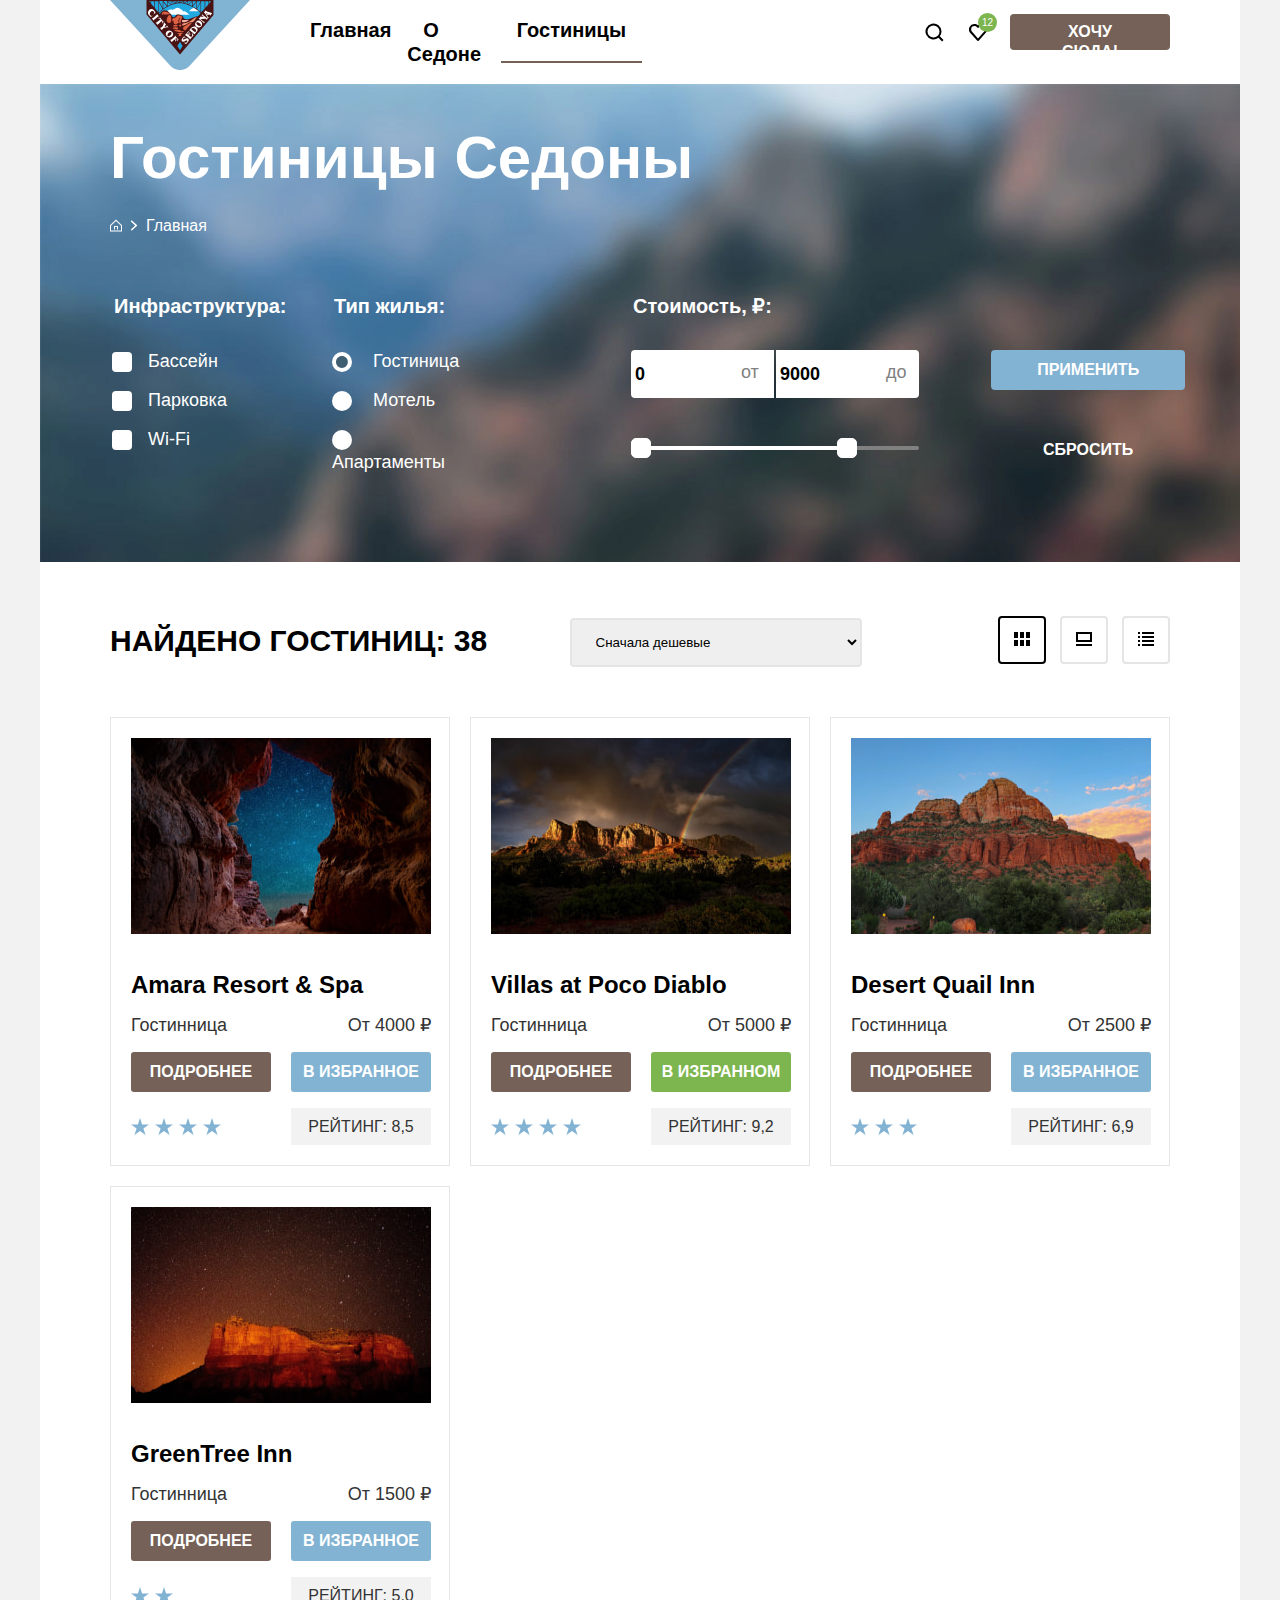
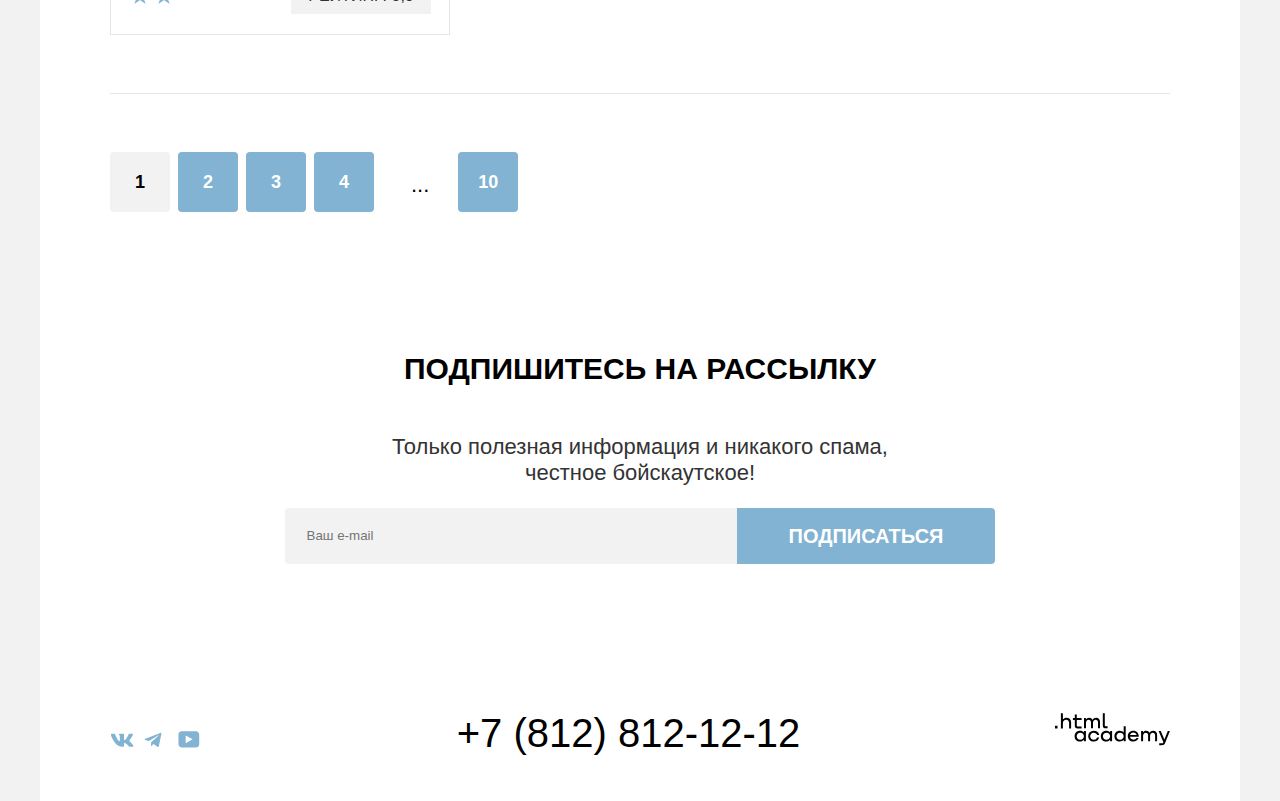
==== catalog.html @ 2237140d "Декор и модальное окно" ====
<!DOCTYPE html>
<html lang="ru">

  <head>
    <meta charset="utf-8">
    <title>HTML Academy: Седона</title>
    <link rel="stylesheet" href="styles/styles.css">
  </head>

  <body>
    <div class="page-container">
      <header class="main-header">
        <nav class="main-navigation">
          <a class="header-link" href="index.html">
            <img class="navigation-logo" src="images/header-img/header-logo.svg" width="140" height="70" alt="Логотип.">
          </a>
          <ul class="navigation-list">
            <li class="navigation-list-item">
              <a class="navigation-link" href="index.html">Главная</a>
            </li>
            <li class="navigation-list-item">
              <a class="navigation-link" href="#">О Седоне</a>
            </li>
            <li class="navigation-list-item">
              <a class="navigation-link navigation-link-current" href="catalog.html">Гостиницы</a>
            </li>
          </ul>
          <ul class="navigation-user">
            <li class="navigation-user-item">
              <a class="navigation-link-search" href="#">
                <span class="visually-hidden">Поиск</span>
              </a>
            </li>
            <li class="navigation-user-item">
              <a class="navigation-link-favourites" href="#">
                <span class="visually-hidden">Избранное</span>
                <span class="number">12</span>
              </a>
            </li>
            <li class="navigation-user-item">
              <a class="navigation-link-button" href="#">Хочу сюда!</a>
            </li>
          </ul>
        </nav>
      </header>
      <main class="main-catalog">
        <section class="filter-content">
          <div class="filter-header">
            <h1 class="filter-title">Гостиницы Седоны</h1>
            <ol class="breadcrubs">
              <li class="breadcrubs-item">
                <a class="bredcrubs-house" href="index.html"></a>
              </li>
              <li class="breadcrubs-item">
                <span class="bredcrubs-text">Главная</span>
              </li>
            </ol>
          </div>
          <form class="filters">
            <fieldset class="infrastructure">
              <legend class="infrastructure-title">Инфраструктура:</legend>
              <ul class="infrastructure">
                <li class="infrastructure-item">
                  <input class="checkbox" type="checkbox" id="checkbox-pool">
                  <span class="custom-checkbox"></span>
                  <label class="infrastructure-label" for="checkbox-pool">Бассейн</label>
                </li>
                <li class="infrastructure-item">
                  <input class="checkbox" type="checkbox" id="checkbox-parking">
                  <span class="custom-checkbox"></span>
                  <label class="infrastructure-label" for="checkbox-parking">Парковка</label>
                </li>
                <li class="infrastructure-item">
                  <input class="checkbox" type="checkbox" id="checkbox-wifi">
                  <span class="custom-checkbox"></span>
                  <label class="infrastructure-label" for="checkbox-wifi">Wi-Fi</label>
                </li>
              </ul>
            </fieldset>
            <fieldset class="housetype">
              <legend class="housetype-title">Тип жилья:</legend>
              <ul class="housetype-list">
                <li class="housetype-item">
                  <input class="input-radio" type="radio" value="hotel" name="house" id="input-hotel" checked>
                  <span class="custom-radio"></span>
                  <label class="housetype-label" for="input-hotel">Гостиница</label>
                </li>
                <li class="housetype-item">
                  <input class="input-radio" type="radio" value="motel" name="house" id="input-motel">
                  <span class="custom-radio"></span>
                  <label class="housetype-label" for="input-motel">Мотель</label>
                </li>
                <li class="housetype-item">
                  <input class="input-radio" type="radio" value="appartment" name="house" id="input-appartment">
                  <span class="custom-radio"></span>
                  <label class="housetype-label" for="input-appartment">Апартаменты</label>
                </li>
              </ul>
            </fieldset>
            <fieldset class="space"></fieldset>
            <fieldset class="form-price">
              <legend class="price-text">Стоимость, ₽:</legend>
              <div class="minmax-price">
                <div class="price-min">
                  <label class="price-input-min" for="min-price">от</label>
                  <input class="control-input-min" type="number" name="min-price" value="0" id="min-price">
                </div>
                <div class="price-max">
                  <label class="price-input-max" for="max-price">до</label>
                  <input class="control-input-max" type="number" name="max-price" value="9000" id="max-price">
                </div>
              </div>
              <div class="range">
                <div class="range-scale">
                  <div class="range-bar">
                    <button class="range-toggle toggle-min" type="button">
                      <span class="visually-hidden">Изменить минимальную цену.</span>
                    </button>
                    <button class="range-toggle toggle-max" type="button">
                      <span class="visually-hidden">Изменить максимальную цену.</span>
                    </button>
                  </div>
                </div>
              </div>
            </fieldset>
            <fieldset class="price-buttons">
              <button class="price-button-acept" type="submit">Применить</button>
              <button class="price-button-reset" type="reset">Сбросить</button>
            </fieldset>
          </form>
        </section>
        <section class="hotels">
          <div class="sorting">
            <span class="sorting-title"> Найдено гостиниц: 38 </span>
            <select class="vatiation-sorting" aria-label="Сортировка">
              <option value="cheap">Сначала дешевые</option>
              <option value="poor">Сначала дорогие</option>
            </select>
            <ul class="view">
              <li class="view-item">
                <a class="icon icon-active">
                  <img src="images/icons/view-table.svg" width="16" height="14" alt="Таблица.">
                  <span class="visually-hidden">Таблица</span>
                </a>
              </li>
              <li class="view-item">
                <a class="icon" href="#">
                  <img src="images/icons/view-icons.svg" width="16" height="14" alt="Крупные значки.">
                  <span class="visually-hidden">Крупные значки</span>
                </a>
              </li>
              <li class="view-item">
                <a class="icon" href="#">
                  <img src="images/icons/view-list.svg" width="16" height="14" alt="Список.">
                  <span class="visually-hidden">Список</span>
                </a>
              </li>
            </ul>
          </div>
          <ul class="hotel-list">
            <li class="hotel-list-item">
              <a class="hotel-image-link" href="#"><img class="hotel-image" src="images/catalog/hotel-amara.jpg"
                  width="300" height="212" alt="Amara Resort & Spa."></a>
              <a class="hotel-cart-link" href="#">
                <span class="hotel-cart-title">Amara Resort & Spa</span>
              </a>
              <span class="hotel-cart-text">Гостинница</span>
              <span class="hotel-cart-price">От 4000 ₽</span>
              <button class="button-small hotel-button-more" type="button">подробнее</button>
              <button class="button-small hotel-button-favorites" type="button">в избранное</button>
              <p class="hotel-stars">
                <span class="star"></span>
                <span class="star"></span>
                <span class="star"></span>
                <span class="star"></span>
              </p>
              <span class="hotel-rating">Рейтинг: 8,5</span>
            </li>
            <li class="hotel-list-item">
              <a class="hotel-image-link" href="#"><img class="hotel-image" src="images/catalog/hotel-diablo.jpg"
                  width="300" height="212" alt="Villas at Poco Diablo."></a>
              <a class="hotel-cart-link" href="#">
                <span class="hotel-cart-title">Villas at Poco Diablo</span>
              </a>
              <span class="hotel-cart-text">Гостинница</span>
              <span class="hotel-cart-price">От 5000 ₽</span>
              <button class="hotel-button-more" type="button">подробнее</button>
              <button class="hotel-button-favorites hotel-button-active" type="button">в избранном</button>
              <p class="hotel-stars">
                <span class="star"></span>
                <span class="star"></span>
                <span class="star"></span>
                <span class="star"></span>
              </p>
              <span class="hotel-rating">Рейтинг: 9,2</span>
            </li>
            <li class="hotel-list-item">
              <a class="hotel-image-link" href="#"><img class="hotel-image" src="images/catalog/hotel-desert.jpg"
                  width="300" height="212" alt="Desert Quail Inn."></a>
              <a class="hotel-cart-link" href="#">
                <span class="hotel-cart-title">Desert Quail Inn</span>
              </a>
              <span class="hotel-cart-text">Гостинница</span>
              <span class="hotel-cart-price">От 2500 ₽</span>
              <button class="button-small hotel-button-more" type="button">подробнее</button>
              <button class="button-small hotel-button-favorites" type="button">в избранное</button>
              <p class="hotel-stars">
                <span class="star"></span>
                <span class="star"></span>
                <span class="star"></span>
              </p>
              <span class="hotel-rating">Рейтинг: 6,9</span>
            </li>
            <li class="hotel-list-item">
              <a class="hotel-image-link" href="#"><img class="hotel-image" src="images/catalog/hotel-greentea.jpg"
                  width="300" height="212" alt="GreenTree Inn."></a>
              <a class="hotel-cart-link" href="#">
                <span class="hotel-cart-title">GreenTree Inn</span>
              </a>
              <span class="hotel-cart-text">Гостинница</span>
              <span class="hotel-cart-price">От 1500 ₽</span>
              <button class="button-small hotel-button-more" type="button">подробнее</button>
              <button class="button-small hotel-button-favorites" type="button">в избранное</button>
              <p class="hotel-stars">
                <span class="star"></span>
                <span class="star"></span>
              </p>
              <span class="hotel-rating">Рейтинг: 5,0</span>
            </li>
          </ul>
          <div class="pagination">
            <ul class="pagination-list">
              <li class="pagination-list-item">
                <a class="pagination-link-button pag-active" href="#">1</a>
              </li>
              <li class="pagination-list-item">
                <a class="pagination-link-button" href="#">2</a>
              </li>
              <li class="pagination-list-item">
                <a class="pagination-link-button" href="#">3</a>
              </li>
              <li class="pagination-list-item">
                <a class="pagination-link-button" href="#">4</a>
              </li>
              <li class="pagination-list-item">
                <div class="pagination-a"><span>...</span></div>
              </li>
              <li class="pagination-list-item">
                <a class="pagination-link-button" href="#">10</a>
              </li>
            </ul>
          </div>
        </section>
        <section class="mail-catalog">
          <h2 class="mail-title-catalog">Подпишитесь на рассылку</h2>
          <p class="mail-text-catalog">Только полезная информация и никакого спама,<br> честное бойскаутское!</p>
          <form class="mail-form" action="https://echo.htmlacademy.ru/" method="post">
            <label class="form-label visually-hidden" for="mail-post">Ваш e-mail</label>
            <input class="mail-input" type="text" id="mail-post" name="mail-post" placeholder="Ваш e-mail" required>
            <button class="button-mail" type="submit">Подписаться</button>
          </form>
        </section>
      </main>
      <footer class="page-footer">
        <ul class="footer-social-list">
          <li class="footer-social-item">
            <a class="social-list-link" href="https://vk.com/htmlacademy">
              <span class="visually-hidden">Вконтакте</span>
              <img src="images/icons/vk.svg" width="24" height="14" alt="Вконтакте.">
            </a>
          </li>
          <li class="footer-social-item">
            <a class="social-list-link" href="https://t.me/htmlacademy">
              <span class="visually-hidden">Telegram</span>
              <img src="images/icons/telegram.svg" width="18" height="15" alt="телеграм.">
            </a>
          </li>
          <li class="footer-social-item">
            <a class="social-list-link" href="https://www.youtube.com/user/htmlacademyru">
              <span class="visually-hidden">Youtube</span>
              <img src="images/icons/youtube.svg" width="22" height="17" alt="Youtube.">
            </a>
          </li>
        </ul>
        <a class="contact-phone" href="#">+7 (812) 812-12-12</a>
        <a class="html-logo" href="https://htmlacademy.ru/">
          <img src="images/footer/html-logo.svg" width="115" height="33" alt="htmlacademy.">
          <span class="visually-hidden">сайт HTML Academy</span>
        </a>
      </footer>
    </div>
  </body>

</html>
---- styles/styles.css ----
@font-face {
  font-family: "PT Sans";

  font-weight: 400;
  src: url("../fonts/ptsans-400.woff2") format("woff2");
  font-display: swap;
}

@font-face {
  font-family: "PT Sans";

  font-weight: 700;
  src: url("../fonts/ptsans-700.woff2") format("woff2");
  font-display: swap;
}

*,
*::before,
*::after {
  box-sizing: border-box;
}

body {
  display: flex;
  margin: 0 auto;
  font-family: "PT Sans", "Arial", sans-serif;
  font-weight: 400;
  font-size: 18px;
  line-height: 21px;
  background-color: rgba(242, 242, 242, 1);
  color: #000000;
}

.page-container {
  background-color: rgba(255, 255, 255, 1);
  margin: 0 auto;
  width: 1200px;
}

.visually-hidden {
  position: absolute;
  width: 1px;
  height: 1px;
  margin: -1px;
  padding: 0;
  overflow: hidden;
  border: 0;
  clip: rect(0 0 0 0);
}

/*                         ГЛАВНАЯ СТРАНИЦА (INDEX)                                                   */

/*   HEADER    */

.main-navigation {
  display: flex;
  padding-left: 70px;
  padding-right: 70px;
}

.navigation-link {
  font-weight: 700;
  font-size: 20px;
  line-height: 24px;
  color: rgba(0, 0, 0, 1);
  text-decoration: none;
  text-align: center;
  padding: 20px 16px 20px 16px;
}

.navigation-list {
  list-style-type: none;
  display: flex;
  padding-inline-start:0;
  padding-left: 184px;
}

.navigation-user {
  list-style-type: none;
  display: flex;
  margin: 0;
  padding-left: 270px;
}


.navigation-logo {
  position: absolute;
  width: 140px;
  height: 70px;
}

.navigation-link-search {
  background-image: url("../images/icons/search.svg");
  width: 44px;
  height: 64px;
  background-position: center;
  background-repeat: no-repeat;
  display:block;
  cursor:pointer;
}

.navigation-link-favourites {
  background-image: url("../images/icons/heart.svg");
  width: 44px;
  height: 64px;
  background-position: center;
  background-repeat: no-repeat;
  display: block;
  text-decoration: none;
  padding-left: 22px;
  padding-top: 10px;
  cursor:pointer;
}

.number {
  border-radius: 50%;
  background-color: rgba(125, 181, 79, 1);
  font-size: 10px;
  font-weight: 400;
  line-height: 10px;
  color: rgba(255, 255, 255, 1);
  padding: 4px;
  text-align: right;
}

.navigation-link-button {
  width: 160px;
  height: 36px;
  background: rgba(117, 97, 87, 1);
  border-radius: 4px;
  color: #ffffff;
  font-size: 16px;
  font-weight: 700;
  line-height: 20px;
  padding: 8px 34px;
  margin-bottom: 14px;
  text-decoration: none;
  text-transform: uppercase;
  text-align: center;
  margin-left: 10px;
  display: block;
  margin-top: 14px;
  cursor:pointer;
}

.navigation-link-button:hover {
  background: rgba(97, 80, 72, 1);
}

.navigation-link-button:focus {
  background: rgba(97, 80, 72, 1);
}

.navigation-link-button:active {
  color: rgba(255, 255, 255, 0.3);
}

.navigation-link-button:disabled {
  background: rgba(229, 229, 229, 1);
  color: rgba(255, 255, 255, 1);
}


.navigation-link-current {
  border-bottom: 2px solid rgba(117, 98, 87, 1);
}


/*    HERO    */

.hero {
  display: flex;
  justify-content: center;
  padding-top: 51px;
  padding-bottom: 82px;
  background-image: url("../images/hero-img/hero-background-element.svg"), url("../images/hero-img/hero-background.jpg");
  background-color: brown;
  background-repeat: no-repeat;
  background-size: 100% auto, 100% 100%;
  background-position: bottom center, center center;
}

/* INFORMATION BLOCK     */

.information-title {
  font-weight: 700;
  font-size: 30px;
  line-height: 36px;
  text-align: center;
  text-transform: uppercase;
  color: rgba(0, 0, 0, 1);
}

.information-text {
  font-weight: 400;
  font-size: 22px;
  line-height: 26px;
  text-align: center;
  color: rgba(51, 51, 51, 1);
}

.information-block {
  padding-top: 69px;
  padding-bottom: 69px;
}

/*    ADVANTAGES    */

.advantages-list {
  display: flex;
  flex-wrap: wrap;
  text-align: center;
  list-style-type: none;
  padding: 0;
}

.advantages-item {
  background-color: rgba(131, 179, 211, 0.2);
  color: #000000;
  width: calc(100% / 3);
  min-height: 385px;
  padding: 102px 85px 102px 85px;
}

.advantages-item.with-image {
  display: flex;
  width: 100%;
  background-color: rgba(130, 179, 211, 1);
  color: #FFFFFF;
  min-height: 385px;
  padding: 0;
}

.advantages-list li:nth-child(2) {
  background-color: rgba(131, 179, 211, 0.12);
}

.advantages-list li:nth-child(4) {
  background-color: rgba(131, 179, 211, 0.12);
}

.advantage-description {
  margin: 0 auto;
  padding-left: 85px;
  padding-right: 85px;
  padding-top: 102px;
}

.advantages-title {
  font-weight: 700;
  font-size: 24px;
  line-height: 28px;
  text-align: center;
  text-transform: uppercase;
}

.advantages-title::after {
  content: "";
  display: block;
  width: 60px;
  border: 1px solid rgba(0, 0, 0, 0.3);
  margin-left: 80px;
  margin-top: 30px;
}

.advantages-title-image::after {
  border-color: rgba(255, 255, 255, 0.3);
}

.advantages-text {
  font-weight: 400;
  font-size: 18px;
  line-height: 21px;
  text-align: center;
}

/*   SERVICES   */

.services-title {
  font-weight: 700;
  font-size: 24px;
  line-height: 28px;
  text-align: center;
  text-transform: uppercase;
}

.services-text {
  font-weight: 400;
  font-size: 18px;
  line-height: 21px;
  text-align: center;
  color: rgba(51, 51, 51, 1);
}

.services-list {
  display: flex;
  flex-wrap: wrap;
  list-style-type: none;
  padding: 0;
  margin: 0;
}

.services-list li:nth-child(even) {
  background-color: rgba(255, 255, 255, 1);
}

.services-item {
  display: flex;
  flex-direction: column;
  align-items: center;
  justify-content: center;
  text-align: center;
  width: 400px;
  background-color: rgba(131, 179, 211, 0.12);
  padding-top: 81px;
  padding-bottom: 81px;
}

/*   HOTEL - SEARCH   */

.hotel-search {
  display: flex;
  flex-direction: column;
  justify-content: center;
  text-align: center;
  padding-top: 96px;
  padding-bottom: 96px;

}

.hotel-search-title {
  font-weight: 700;
  font-size: 30px;
  line-height: 36px;
  text-align: center;
  text-transform: uppercase;
}

.hotel-search-text {
  font-weight: 400;
  font-size: 22px;
  line-height: 26px;
  text-align: center;
  color: rgba(51, 51, 51, 1);
}

.hotel-search-button {
  background: rgba(117, 97, 87, 1);
  border-radius: 4px;
  color: rgba(255, 255, 255, 1);
  display: table;
  font-size: 20px;
  font-weight: 700;
  line-height: 36px;
  margin: 0 auto;
  text-decoration: none;
  text-transform: uppercase;
  text-align: center;
  padding: 8px 50px;
  border-color: transparent;
  cursor:pointer;
}

.hotel-search-button:hover {
  background: rgba(97, 80, 72, 1);
}

.hotel-search-button:focus {
  background: rgba(97, 80, 72, 1);
}

.hotel-search-button:active {
  color: rgba(255, 255, 255, 0.3);
}

.hotel-search-button:disabled {
  background: rgba(229, 229, 229, 1);
  color: rgba(255, 255, 255, 1);
}

/*  MAIL BLOCK  */

.mail {
  display: flex;
  flex-direction: column;
  align-items: center;
  background-image: url("../images/advantage/subscribe.jpg");
  background-color: blue;
  background-repeat: no-repeat;
  background-size: cover;
  padding-top: 96px;
  padding-bottom: 104px;
}

.mail-form {
  display: flex;
}

.mail-title {
  font-weight: 700;
  font-size: 30px;
  line-height: 36px;
  text-align: center;
  text-transform: uppercase;
  color: rgba(255, 255, 255, 1);
}

.mail-text {
  font-weight: 400;
  font-size: 22px;
  line-height: 26px;
  text-align: center;
  color: rgba(255, 255, 255, 1);
}

.mail-input {
  width: 452px;
  border-radius: 4px 0 0 4px;
  border-color: transparent;
  padding-left: 20px;
  padding-top: 14px;
  padding-bottom: 14px;
  background-color: rgba(242, 242, 242, 1);
}

.button-mail {
  background-color: rgba(130, 179, 211, 1);
  border-radius: 0 4px 4px 0;
  border-color: transparent;
  color: rgba(255, 255, 255, 1);
  font-weight: 700;
  font-size: 20px;
  line-height: 36px;
  text-align: center;
  text-transform: uppercase;
  padding: 8px 50px 8px 50px;
  cursor:pointer;
}

.button-mail:hover {
  background: rgba(104, 162, 202, 1);
}

.button-mail:focus {
  background: rgba(104, 162, 202, 1);
}

.button-mail:active {
  color: rgba(255, 255, 255, 1);
}

.mail-catalog {
  display: flex;
  flex-direction: column;
  align-items: center;
  background-repeat: no-repeat;
  background-size: cover;
  padding-top: 96px;
  padding-bottom: 104px;
}

.mail-title-catalog {
  font-weight: 700;
  font-size: 30px;
  line-height: 36px;
  text-align: center;
  text-transform: uppercase;
  color: rgba(0, 0, 0, 1);
}

.mail-text-catalog {
  font-weight: 400;
  font-size: 22px;
  line-height: 26px;
  text-align: center;
  color: rgba(51, 51, 51, 1);
}

/*     FOOTER     */

.page-footer {
  display: flex;
  justify-content: space-between;
  padding:45px 70px 30px 70px;
}

.footer-social-list {
  display: grid;
  list-style-type: none;
  grid-template-columns: 24px 24px 24px;
  gap: 10px;
  padding-inline-start: 0;

}

.contact-phone {
  font-weight: 400;
  font-size: 40px;
  line-height: 40px;
  text-align: center;
  color: rgba(0, 0, 0, 1);
  text-decoration: none;
  text-transform: uppercase;
  cursor:pointer;
}

.social-list-vk {
  display: block;
  background-image: url("../images/icons/vk.svg");
  width:24px;
  height:14px;
  background-repeat: no-repeat;
  background-position: center;
  cursor:pointer;
}

.social-list-telegram {
  display: block;
  background-image: url("../images/icons/telegram.svg");
  width:18px;
  height:15px;
  background-repeat: no-repeat;
  background-position: center;
  cursor:pointer;
}

.social-list-youtube {
  display: block;
  background-image: url("../images/icons/youtube.svg");
  width:22px;
  height:17px;
  background-repeat: no-repeat;
  background-position: center;
  cursor:pointer;
}



/*                           КАТАЛОГ                                                 */

/*       FILTERS - BLOCK    */

.filter-content {
  background-image: url("../images/catalog-background.jpg");
  background-color: blue;
  background-repeat: no-repeat;
  background-size: cover;
  color: rgba(255, 255, 255, 1);
}

.filter-title {
  font-weight: 700;
  font-size: 60px;
  line-height: 78px;
  text-align: left;
  color: rgba(255, 255, 255, 1);
  padding-top:35px ;
  padding-left:70px;
  margin: 0;
}

.filters {
  display: grid;
  grid-template-columns: 150px 150px 9px 288px 191px;
  column-gap: 70px;
  padding-left: 70px;
  padding-right: 70px;
  padding-top: 40px;
  padding-bottom: 70px;
}

.filter-header {
  display: flex;
  flex-direction: column;
}

.breadcrubs {
  list-style-type: none;
  display: flex;
  padding-left: 70px;
}

.bredcrubs-text {
  font-weight: 400;
  font-size: 16px;
  line-height: 21px;
  text-align: left;
}

.bredcrubs-house {
  display: block;
  background-image: url("../images/icons/bred-house.svg");
  width: 12px;
  height: 21px;
  background-repeat: no-repeat;
  background-position: center;
  margin-right: 24px;
  cursor:pointer;
}

.bredcrubs-house::after {
  content:url("../images/icons/bred-arrow.svg");
  display: block;
  width: 8px;
  height: 20px;
  background-repeat: no-repeat;
  background-position: center;
  padding-left: 20px;
}

.infrastructure-title {
  font-weight: 700;
  font-size: 20px;
  line-height: 24px;
  padding-bottom: 32px;
}

.infrastructure {
  display: flex;
  flex-direction: column;
  list-style-type: none;
  border-color: transparent;
  padding: 0;
  margin: 0;
}

.infrastructure-item {
  font-weight: 400;
  font-size: 18px;
  line-height: 23px;
  padding-bottom: 16px;
}

/*  checkbox   */

.infrastructure-item {
  display: inline-flex;
  align-items: center;
}

.checkbox {
  opacity: 0;
  position: absolute;
}

.custom-checkbox {
  display: inline-block;
  position: relative;
  width: 20px;
  height: 20px;
  border-radius:4px;
  background-color:rgba(255, 255, 255, 1);
  vertical-align: sub;
  margin-right: 16px;
}

.custom-checkbox:hover + label {
  opacity: 40%;
}

.custom-checkbox:hover {
  opacity: 40%;
}

.custom-checkbox:active + label {
  opacity: 40%;
}

.custom-checkbox:active {
  opacity: 40%;
}

.checkbox:focus + .custom-checkbox {
  border: 2px solid rgba(131, 179, 211, 1);
}

.custom-checkbox::before {
  content: "";
  width: 16px;
  height: 16px;
  background-image:url("../images/icons/checkbox.svg");
  position: absolute;
  background-repeat: no-repeat;
  background-size: contain;
  top:50%;
  left:50%;
  transform: translate(-50%, -50%) scale(0);
  margin-top: 1px;
}

.checkbox:checked + .custom-checkbox::before {
  transform: translate(-50%, -50%) scale(1);
}

/* radiobutton */

.custom-radio {
  display: inline-block;
  position: relative;
  width: 20px;
  height: 20px;
  border-radius:50%;
  background-color:rgba(255, 255, 255, 1);
  vertical-align: sub;
  margin-right: 16px;
}

.custom-radio::before {
  content: "";
  width: 13px;
  height: 13px;
  background-image:url("../images/icons/radio.svg");
  position: absolute;
  background-repeat: no-repeat;
  background-size: contain;
  top:50%;
  left:50%;
  transform: translate(-50%, -50%) scale(0);
}

.input-radio:checked + .custom-radio::before {
  transform: translate(-50%, -50%) scale(1);
}

.input-radio {
  opacity: 0;
  position: absolute;
}

.housetype {
  display: flex;
  flex-direction: column;
  border-color: transparent;
  padding: 0;
  margin: 0;
}

.housetype-list {
  list-style-type: none;
  padding: 0;
  margin: 0;

}

.housetype-title {
  font-weight: 700;
  font-size: 20px;
  line-height: 24px;
  padding-bottom: 32px;
}

.housetype-item {
  font-weight: 400;
  font-size: 18px;
  line-height: 23px;
  padding-bottom: 16px;
}

.minmax-price {
  display: flex;
  padding-bottom:48px;
}

.control-input-min {
  width: 143px;
  height: 48px;
  border-radius: 4px 0 0 4px;
  border-color: transparent;
  margin-right: 2px;
  font-size: 18px;
  font-weight: 700;
  line-height: 24px;
}

.control-input-max {
  width: 143px;
  height: 48px;
  border-radius: 0 4px 4px 0;
  border-color: transparent;
  font-size: 18px;
  font-weight: 700;
  line-height: 24px;
}

.price-text {
  font-weight: 700;
  font-size: 20px;
  line-height: 24px;
  padding-bottom: 32px;
}

.form-price {
  border-color: transparent;
  padding: 0;
  margin: 0;
}



.range-scale {
  position: relative;
  height: 4px;
  background-color: grey;
  border-radius: 4px;
  width: 288px;
}

.range-bar {
  position: absolute;
  width: 226px;
  height: 4px;
  background-color: white;
}

.range-toggle {
  position: absolute;
  width: 20px;
  height: 20px;
  border-radius: 5px;
  background-color: #FFFFFF;
  border: 1px solid #FFFFFF;
}

.toggle-min {
  top: -8px;
  left: 0;
}

.toggle-max {
  top: -8px;
  right: 0;
}

.price-buttons {
  display:flex;
  flex-direction: column;
  border-color: transparent;
  padding: 0;
  margin-top: 54px;
}

.space {
  border-color: transparent;
}

.price-button-acept {
  color: rgba(255, 255, 255, 1);
  font-weight: 700;
  font-size: 16px;
  line-height: 20px;
  text-transform: uppercase;
  text-align: center;
  background-color: rgba(130, 179, 211, 1);
  border-color: transparent;
  padding: 8px 40px 8px 40px;
  border-radius: 4px;
  margin-bottom: 40px;
  cursor:pointer;
}

.price-button-acept:hover {
  background: rgba(104, 162, 202, 1);
}

.price-button-acept:focus {
  background: rgba(104, 162, 202, 1);
}

.price-button-acept:active {
  color: rgba(255, 255, 255, 1);
}

.price-button-acept:disabled {
  background: rgba(229, 229, 229, 1);
  color: rgba(255, 255, 255, 1);
}

.price-button-reset {
  color: rgba(255, 255, 255, 1);
  font-weight: 700;
  font-size: 16px;
  line-height: 20px;
  text-transform: uppercase;
  text-align: center;
  background-color: transparent;
  border-color: transparent;
  cursor:pointer;
  padding: 8px 50px 8px 50px
}

.price-button-reset:hover {
  color: rgba(255, 255, 255, 1);
  opacity: 30%;
}

.price-button-reset:focus {
  border: 3px solid rgba(131, 179, 211, 1);
}

.price-button-reset:active {
  color: rgba(255, 255, 255, 1);
}

.price-button-reset:disabled {
  background: rgba(229, 229, 229, 1);
  color: rgba(255, 255, 255, 1);
}

/*  SORTING  */

.sorting {
  display: flex;
  text-align: center;
  align-items: center;
  padding-left: 70px;
  padding-right: 70px;
  padding-top: 50px;
  padding-bottom: 30px;
  justify-content: space-between;
}

.sorting-title {
  font-weight: 700;
  font-size: 30px;
  line-height: 36px;
  text-transform: uppercase;
}

.view {
  list-style-type: none;
  display: flex;
}

.vatiation-sorting {
  width: 292px;
  border-radius: 4px;
  margin-top: 4px;
  border: 2px solid rgba(229, 229, 229, 1);
  padding: 14px 20px 14px 20px;
}

.icon {
  width: 48px;
  height: 48px;
  padding: 12px 14px 12px 14px;
  border: 2px solid rgba(229, 229, 229, 1);
  border-radius: 4px;
  margin-left: 14px;
}

.icon-active {
  border: 2px solid black;
}

/*    HOTELS   */

.hotel-list {
  list-style-type: none;
}

/* HOTEL CARD */

.hotel-list {
  display: grid;
  grid-template-columns: 340px 340px 340px;
  padding-left: 70px;
  padding-right: 70px;
  list-style-type: none;
  gap: 20px;
}

.hotel-list-item {
  border: solid 1px;
  border-color: rgba(230, 230, 230, 1);
  padding: 20px;
  display: grid;
  grid-template-columns: 140px 140px;
  row-gap: 16px;
  column-gap: 20px;
}

.hotel-image {
  padding-bottom: 16px;
}

.hotel-cart-link {
  grid-column-start: 1;
  grid-column-end: 3;
  text-decoration: none;
  color: black;
}

.hotel-cart-text {
  grid-column-start: 1;
  grid-column-end: 2;
  font-size: 18px;
  font-weight: 400;
  line-height: 21px;
  color: rgba(51, 51, 51, 1);
}

.hotel-cart-price {
  grid-column-start: 2;
  grid-column-end: 3;
  text-align: right;
  font-size: 18px;
  font-weight: 400;
  line-height: 21px;
  color: rgba(51, 51, 51, 1);
}

.price-input-min {
  position: absolute;
  padding-left: 110px;
  padding-top: 10px;
  font-size: 18px;
  font-weight: 400;
  line-height: 24px;
  color: grey;

}

.price-input-max {
  position: absolute;
  padding-left: 110px;
  padding-top: 10px;
  font-size: 18px;
  font-weight: 400;
  line-height: 24px;
  color: grey;
}

.hotel-button-more {
  grid-column-start: 1;
  grid-column-end: 2;
  align-self: center;
  background: rgba(117, 97, 87, 1);
  border-radius: 3px;
  color: #ffffff;
  display: table;
  font-size: 16px;
  font-weight: 700;
  line-height: 20px;
  margin: 0 auto;
  text-decoration: none;
  text-transform: uppercase;
  text-align: center;
  padding-top: 8px;
  padding-bottom: 8px;
  border-color: transparent;
  width: 140px;
  cursor:pointer;
}

.hotel-button-favorites {
  color: rgba(255, 255, 255, 1);
  font-weight: 700;
  font-size: 16px;
  line-height: 20px;
  display: table;
  text-transform: uppercase;
  text-align: center;
  background-color: rgba(130, 179, 211, 1);
  grid-column-start: 2;
  grid-column-end: 3;
  white-space: nowrap;
  background: rgba(130, 179, 211, 1);
  border-radius: 3px;
  margin: 0 auto;
  text-decoration: none;
  border-color: transparent;
  width: 140px;
  padding-top: 8px;
  padding-bottom: 8px;
  cursor:pointer;
}

.hotel-button-active {
  grid-column-start: 2;
  grid-column-end: 3;
  align-self: center;
  background: rgba(125, 181, 79, 1);
  border-radius: 3px;
  color: #ffffff;
  display: table;
  font-size: 16px;
  font-weight: 700;
  line-height: 20px;
  margin: 0 auto;
  text-decoration: none;
  text-transform: uppercase;
  white-space: nowrap;
  width: 140px;
  border-color: transparent;
  padding-top: 8px;
  padding-bottom: 8px;
  cursor:pointer;
}

.hotel-cart-link {
  text-decoration: none;
  color: rgba(0, 0, 0, 1);
  font-weight: 700;
  font-size: 24px;
  line-height: 28px;
}

.hotel-cart-text {
  color: rgba(51, 51, 51, 1);
  font-weight: 400;
  font-size: 18px;
  line-height: 21px;
}

.hotel-cart-price {
  color: rgba(51, 51, 51, 1);
  font-weight: 400;
  font-size: 18px;
  line-height: 21px;
}

.hotel-stars {
  display: flex;
  grid-column-start: 1;
  grid-column-end: 2;
  margin: 0;
  padding-top: 10px;
}

.star {
  background-image: url("../images/icons/star.svg");
  background-position: center;
  width: 18px;
  height: 17px;
  margin-right: 6px;
}

.hotel-rating {
  grid-column-start: 2;
  grid-column-end: 3;
  background-color: rgba(242, 242, 242, 1);
  font-size: 16px;
  font-weight: 400;
  line-height: 20px;
  color: rgba(51, 51, 51, 1);
  text-transform: uppercase;
  text-align: center;
  white-space: nowrap;
  width: 140px;
  height: 37px;
  padding-top: 9px;
  border-color: transparent;
}


/* PAGINATION */

.pagination {
  padding-left: 70px;
  padding-right: 70px;
  padding-top: 40px;
}
.pagination::before {
  content: "";
  display: block;
  width: 1060px;
  border-bottom: 1px solid rgba(230, 230, 230, 1);
}

.pagination-list {
  list-style-type: none;
  display: flex;
  padding-left: 0;
  padding-top: 40px;
}

.pagination-link-button {
  display: block;
  width: 60px;
  height: 60px;
  text-align: center;
  padding-top: 12px;
  line-height: 36px;
  font-weight: 700;
  color: #ffffff;
  background-color: rgba(130, 179, 211, 1);
  text-decoration: none;
  border-radius: 4px;
  margin-right: 8px;
  cursor:pointer;
}

.pagination-a {
  padding-left: 29px;
  font-size: 22px;
  padding-right: 29px;
  margin-top: 20px;
  line-height: 26px;
  font-weight: 400;
}

.pag-active {
  display: block;
  width: 60px;
  height: 60px;
  text-align: center;
  padding-top: 12px;
  line-height: 36px;
  font-weight: 700;
  color: rgba(0, 0, 0, 1);
  background-color: rgba(242, 242, 242, 1);
  text-decoration: none;
  border-radius: 4px;
}

/* модальное окно */

.modal-container {
  position: fixed;
  top: 396;
  right: 282;
  display: flex;
  width: 100%;
  height: 100%;
  background-color: rgba(242, 242, 242, 0.8);
}

.modal {
  position: relative;
  margin: auto;
  padding: 40px;
  background-color: #ffffff;
}

.modal-search {
  width: 717px;
  border-radius: 30px;
  padding-left: 70px;
}

.modal-close-button {
  position: absolute;
  padding: 0;
  top: 64px;
  left: 613px;
  width: 52px;
  height: 52px;
  background-color: rgba(242, 242, 242, 1);
  border: none;
  border-radius: 50%;
  background-image: url("../images/icons/modal-close.svg");
  background-repeat: no-repeat;
  background-position: center;
  cursor: pointer;
}

.modal-title {
  font-family: "PT Sans", sans-serif;
  font-size: 30px;
  line-height: 36px;
  font-weight: 700;
  color: #000000;
  text-transform: uppercase;
  padding-bottom: 64px;
}

.modal-list {
  display: flex;
  flex-direction: column;
  list-style-type: none;
  padding-left: 0;
  margin: 0;
}

.modal-list label {
  font-size: 20px;
  line-height: 24px;
  font-weight: 700;
  color: #000000;
}

.modal-input-date {
  width: 440px;
  height: 48px;
  border-radius: 4px;
  padding: 12px 20px 12px 20px;
  border-color: transparent;
  background-color: rgba(242, 242, 242, 1);
  font-size: 18px;
  line-height: 24px;
  font-weight: 700;
  position: relative;
}

.modal-input-date::-webkit-calendar-picker-indicator {
  color: transparent;
  opacity: 40%;
  background: url("../images/icons/modal-date.svg") no-repeat center;
}

.date-start {
  padding-right: 24px;
}

.date-end {
  padding-right: 18px;
}

.modal-input-number {
  width: 31px;
  height: 48px;
  border-color: transparent;
  background-color: rgba(242, 242, 242, 1);
  font-size: 18px;
  line-height: 20px;
  font-weight: 700;
  text-align: center;
}

.parent-label {
  padding-right: 49px;

}

.children-label {
  padding-left: 108px;
  padding-right: 10px;
}

.modal-button {
  width: 577px;
  height: 60px;
  padding: 18px 77px 18px 77px;
  background-color: rgba(131, 179, 211, 1);
  border-radius: 10px;
  border-color: transparent;
  color: rgba(255, 255, 255, 1);
  font-size: 20px;
  line-height: 24px;
  font-weight: 700;
  text-align: center;
  text-transform: uppercase;
  margin-top: 48px;
}

.modal-list input::-webkit-outer-spin-button,
input::-webkit-inner-spin-button {
  -webkit-appearance: none;
  margin: 0;
}

.plus {
  background-image: url("../images/icons/plus.svg");
  background-repeat: no-repeat;
  border-color: transparent;
  background-position: center;
  width: 40px;
  height: 48px;
  background-color: rgba(242, 242, 242, 1);
  padding-left: 0;
  border-radius: 4px;

}

.minus {
  background-image: url("../images/icons/minus.svg");
  background-repeat: no-repeat;
  border-color: transparent;
  background-position: center;
  width: 40px;
  height: 48px;
  background-color: rgba(242, 242, 242, 1);
  padding-left: 0;
  border-radius: 4px;
}

.window {
  display: flex;
  align-items: center;
}

.tooltip {
  background-color: rgba(131, 179, 211, 1);
  width: 26px;
  height: 26px;
  border-radius: 50%;
  color: #ffffff;
  text-align: center;
  padding-top: 2px;
  margin-right: 26px;
}

.info {
  display: none;
}

.tooltip:hover .info {
  display: inline-block;
  position: absolute;
  width: 256px;
  text-align: left;
  border-radius: 10px;
  background-color: rgba(51, 51, 51, 1);
  color: white;
  padding: 18px;
  margin-top: 10px;
  margin-left: -120px;
  box-shadow: rgba(0, 0, 0, 0.3);
}

.tooltip:hover .triangle {
  position: absolute;
  content: "";
  border-left: 10px solid transparent;
  border-right: 10px solid transparent;
  border-bottom: 10px solid rgba(51, 51, 51, 1);
  margin-top: 5px;
  margin-left: 2px;
}

.date-error1 {
  display: inline-block;
  color: rgba(255, 87, 87, 1);
  padding-left: 162px;
  font-size: 16px;
  line-height: 21px;
  font-weight: 400;
  margin-bottom: 23px;
}

.date-error2 {
  display: inline-block;
  padding-left: 162px;
  font-size: 16px;
  line-height: 21px;
  font-weight: 400;
  margin-bottom: 23px;
}

.modal-container-close {
  display: none;
}
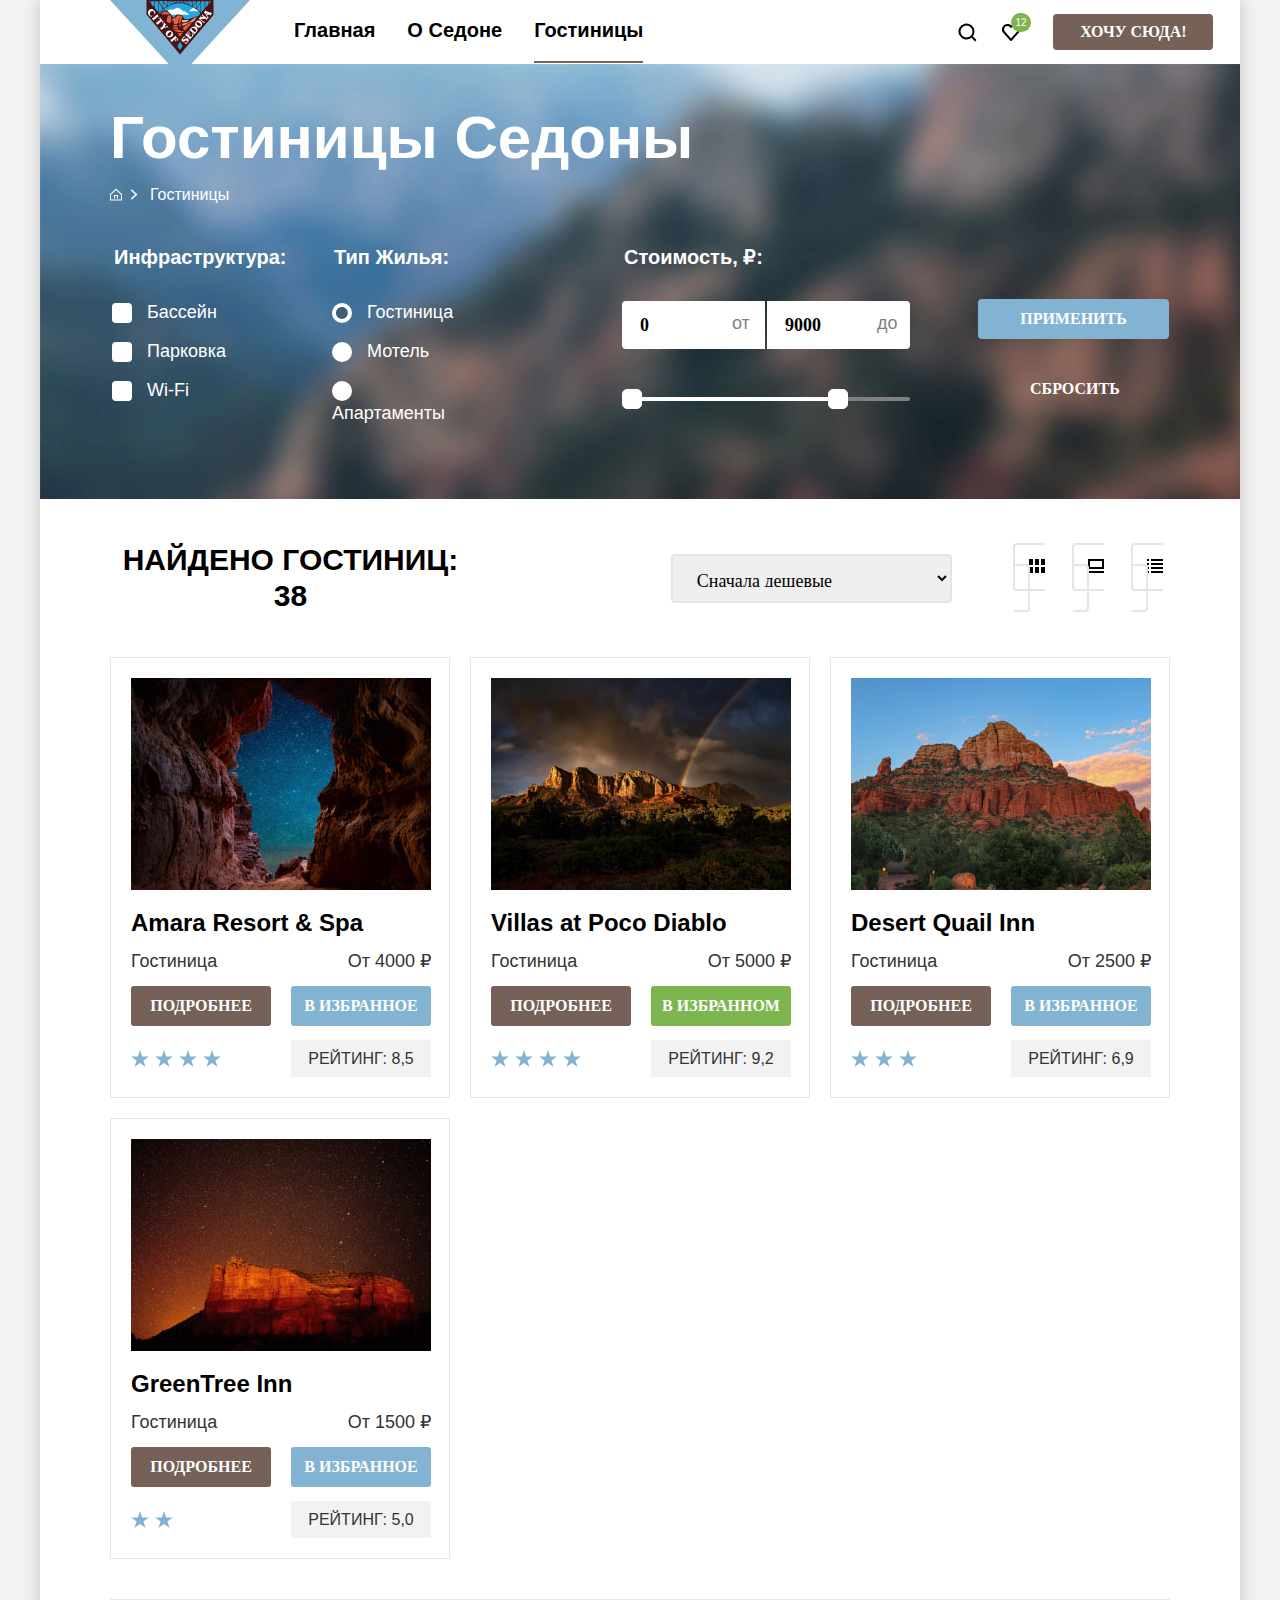
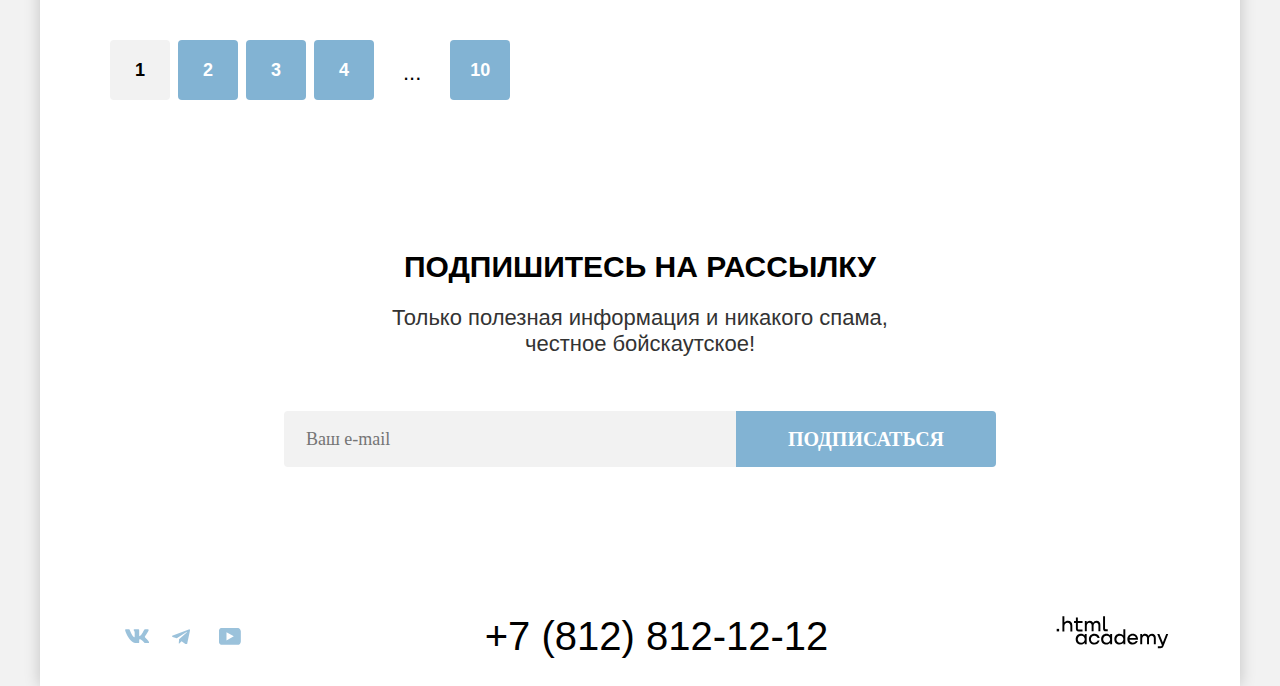
==== commit aa63112e: "Правки pixel perfect" ====
--- a/catalog.html
+++ b/catalog.html
@@ -22,23 +22,23 @@
               <a class="navigation-link" href="#">О Седоне</a>
             </li>
             <li class="navigation-list-item">
-              <a class="navigation-link navigation-link-current" href="catalog.html">Гостиницы</a>
+              <a class="navigation-link" href="catalog.html"><span class="navigation-link-current">Гостиницы</span></a>
             </li>
           </ul>
           <ul class="navigation-user">
             <li class="navigation-user-item">
-              <a class="navigation-link-search" href="#">
+              <button class="navigation-link-user navigation-link-search" href="#">
                 <span class="visually-hidden">Поиск</span>
-              </a>
+              </button>
             </li>
             <li class="navigation-user-item">
-              <a class="navigation-link-favourites" href="#">
+              <a class="navigation-link-user navigation-link-favourites" href="#">
                 <span class="visually-hidden">Избранное</span>
                 <span class="number">12</span>
               </a>
             </li>
             <li class="navigation-user-item">
-              <a class="navigation-link-button" href="#">Хочу сюда!</a>
+              <button class="navigation-link-user navigation-link-button" href="#">Хочу сюда!</button>
             </li>
           </ul>
         </nav>
@@ -47,53 +47,65 @@
         <section class="filter-content">
           <div class="filter-header">
             <h1 class="filter-title">Гостиницы Седоны</h1>
-            <ol class="breadcrubs">
-              <li class="breadcrubs-item">
-                <a class="bredcrubs-house" href="index.html"></a>
-              </li>
-              <li class="breadcrubs-item">
-                <span class="bredcrubs-text">Главная</span>
+            <ol class="breadcrumbs">
+              <li class="breadcrumbs-item">
+                <a class="bredcrumbs-house" href="index.html"></a>
+              </li>
+              <li class="breadcrumbs-item">
+                <span class="bredcrumbs-text">Гостиницы</span>
               </li>
             </ol>
           </div>
-          <form class="filters">
+          <form class="filters" action="echo" method="get">
             <fieldset class="infrastructure">
               <legend class="infrastructure-title">Инфраструктура:</legend>
               <ul class="infrastructure">
                 <li class="infrastructure-item">
-                  <input class="checkbox" type="checkbox" id="checkbox-pool">
-                  <span class="custom-checkbox"></span>
-                  <label class="infrastructure-label" for="checkbox-pool">Бассейн</label>
+                  <label class="infrastructure-label" for="checkbox-pool">
+                    <input class="checkbox" type="checkbox" id="checkbox-pool">
+                    <span class="custom-checkbox"></span>
+                    <span class="checkbox-text">Бассейн</span>
+                  </label>
                 </li>
                 <li class="infrastructure-item">
-                  <input class="checkbox" type="checkbox" id="checkbox-parking">
-                  <span class="custom-checkbox"></span>
-                  <label class="infrastructure-label" for="checkbox-parking">Парковка</label>
+                  <label class="infrastructure-label" for="checkbox-parking">
+                    <input class="checkbox" type="checkbox" id="checkbox-parking">
+                    <span class="custom-checkbox"></span>
+                    <span class="checkbox-text">Парковка</span>
+                  </label>
                 </li>
                 <li class="infrastructure-item">
-                  <input class="checkbox" type="checkbox" id="checkbox-wifi">
-                  <span class="custom-checkbox"></span>
-                  <label class="infrastructure-label" for="checkbox-wifi">Wi-Fi</label>
+                  <label class="infrastructure-label" for="checkbox-wifi">
+                    <input class="checkbox" type="checkbox" id="checkbox-wifi">
+                    <span class="custom-checkbox"></span>
+                    <span class="checkbox-text">Wi-Fi</span>
+                  </label>
                 </li>
               </ul>
             </fieldset>
             <fieldset class="housetype">
-              <legend class="housetype-title">Тип жилья:</legend>
+              <legend class="housetype-title">Тип Жилья:</legend>
               <ul class="housetype-list">
                 <li class="housetype-item">
-                  <input class="input-radio" type="radio" value="hotel" name="house" id="input-hotel" checked>
-                  <span class="custom-radio"></span>
-                  <label class="housetype-label" for="input-hotel">Гостиница</label>
+                  <label class="housetype-label" for="input-hotel">
+                    <input class="input-radio" type="radio" value="hotel" name="house" id="input-hotel" checked>
+                    <span class="custom-radio"></span>
+                    <span class="radio-text">Гостиница</span>
+                  </label>
                 </li>
                 <li class="housetype-item">
-                  <input class="input-radio" type="radio" value="motel" name="house" id="input-motel">
-                  <span class="custom-radio"></span>
-                  <label class="housetype-label" for="input-motel">Мотель</label>
+                  <label class="housetype-label" for="input-motel">
+                    <input class="input-radio" type="radio" value="motel" name="house" id="input-motel">
+                    <span class="custom-radio"></span>
+                    <span class="radio-text">Мотель</span>
+                  </label>
                 </li>
                 <li class="housetype-item">
-                  <input class="input-radio" type="radio" value="appartment" name="house" id="input-appartment">
-                  <span class="custom-radio"></span>
-                  <label class="housetype-label" for="input-appartment">Апартаменты</label>
+                  <label class="housetype-label" for="input-appartment">
+                    <input class="input-radio" type="radio" value="appartment" name="house" id="input-appartment">
+                    <span class="custom-radio"></span>
+                    <span class="radio-text">Апартаменты</span>
+                  </label>
                 </li>
               </ul>
             </fieldset>
@@ -123,10 +135,10 @@
                 </div>
               </div>
             </fieldset>
-            <fieldset class="price-buttons">
+            <div class="price-buttons">
               <button class="price-button-acept" type="submit">Применить</button>
               <button class="price-button-reset" type="reset">Сбросить</button>
-            </fieldset>
+            </div>
           </form>
         </section>
         <section class="hotels">
@@ -138,7 +150,7 @@
             </select>
             <ul class="view">
               <li class="view-item">
-                <a class="icon icon-active">
+                <a class="icon" href="#">
                   <img src="images/icons/view-table.svg" width="16" height="14" alt="Таблица.">
                   <span class="visually-hidden">Таблица</span>
                 </a>
@@ -164,7 +176,7 @@
               <a class="hotel-cart-link" href="#">
                 <span class="hotel-cart-title">Amara Resort & Spa</span>
               </a>
-              <span class="hotel-cart-text">Гостинница</span>
+              <span class="hotel-cart-text">Гостиница</span>
               <span class="hotel-cart-price">От 4000 ₽</span>
               <button class="button-small hotel-button-more" type="button">подробнее</button>
               <button class="button-small hotel-button-favorites" type="button">в избранное</button>
@@ -182,7 +194,7 @@
               <a class="hotel-cart-link" href="#">
                 <span class="hotel-cart-title">Villas at Poco Diablo</span>
               </a>
-              <span class="hotel-cart-text">Гостинница</span>
+              <span class="hotel-cart-text">Гостиница</span>
               <span class="hotel-cart-price">От 5000 ₽</span>
               <button class="hotel-button-more" type="button">подробнее</button>
               <button class="hotel-button-favorites hotel-button-active" type="button">в избранном</button>
@@ -200,7 +212,7 @@
               <a class="hotel-cart-link" href="#">
                 <span class="hotel-cart-title">Desert Quail Inn</span>
               </a>
-              <span class="hotel-cart-text">Гостинница</span>
+              <span class="hotel-cart-text">Гостиница</span>
               <span class="hotel-cart-price">От 2500 ₽</span>
               <button class="button-small hotel-button-more" type="button">подробнее</button>
               <button class="button-small hotel-button-favorites" type="button">в избранное</button>
@@ -217,7 +229,7 @@
               <a class="hotel-cart-link" href="#">
                 <span class="hotel-cart-title">GreenTree Inn</span>
               </a>
-              <span class="hotel-cart-text">Гостинница</span>
+              <span class="hotel-cart-text">Гостиница</span>
               <span class="hotel-cart-price">От 1500 ₽</span>
               <button class="button-small hotel-button-more" type="button">подробнее</button>
               <button class="button-small hotel-button-favorites" type="button">в избранное</button>
@@ -242,8 +254,8 @@
               <li class="pagination-list-item">
                 <a class="pagination-link-button" href="#">4</a>
               </li>
-              <li class="pagination-list-item">
-                <div class="pagination-a"><span>...</span></div>
+              <li class="pagination-list-item pagination-a">
+                <span>...</span>
               </li>
               <li class="pagination-list-item">
                 <a class="pagination-link-button" href="#">10</a>
@@ -264,27 +276,37 @@
       <footer class="page-footer">
         <ul class="footer-social-list">
           <li class="footer-social-item">
-            <a class="social-list-link" href="https://vk.com/htmlacademy">
+            <a class="social-list-vk" href="https://vk.com/htmlacademy">
               <span class="visually-hidden">Вконтакте</span>
-              <img src="images/icons/vk.svg" width="24" height="14" alt="Вконтакте.">
             </a>
           </li>
           <li class="footer-social-item">
-            <a class="social-list-link" href="https://t.me/htmlacademy">
+            <a class="social-list-telegram footer-social-link" href="https://t.me/htmlacademy">
               <span class="visually-hidden">Telegram</span>
-              <img src="images/icons/telegram.svg" width="18" height="15" alt="телеграм.">
             </a>
           </li>
           <li class="footer-social-item">
-            <a class="social-list-link" href="https://www.youtube.com/user/htmlacademyru">
+            <a class="social-list-youtube" href="https://www.youtube.com/user/htmlacademyru">
               <span class="visually-hidden">Youtube</span>
-              <img src="images/icons/youtube.svg" width="22" height="17" alt="Youtube.">
             </a>
           </li>
         </ul>
         <a class="contact-phone" href="#">+7 (812) 812-12-12</a>
         <a class="html-logo" href="https://htmlacademy.ru/">
-          <img src="images/footer/html-logo.svg" width="115" height="33" alt="htmlacademy.">
+          <svg class="html-logotype" xmlns="http://www.w3.org/2000/svg" width="115" height="34" viewBox="0 0 115 34" fill="none">
+            <path d="M0 13.2564V15.8564H2.5V13.2564H0Z"/>
+            <path d="M11.6 4.85645C10 4.85645 8.8 5.55645 8 6.55645H7.9V0.356445H5.9V15.8564H7.9V10.5564C7.9 8.45645 9.2 6.95645 11.2 6.95645C13 6.95645 14.1 8.35645 14.1 10.1564V15.8564H16.1V9.75644C16.2 6.75644 14.3 4.85645 11.6 4.85645Z"/>
+            <path d="M26.6 5.15645H21.8V1.45645H19.8V5.25645H17.9V7.25645H19.8V13.2564C19.8 14.9564 20.8 15.9564 22.5 15.9564H26.6V13.9564H22.9C22.2 13.9564 21.8 13.5564 21.8 12.8564V7.15645H26.6V5.15645Z"/>
+            <path d="M41.1 4.95645C39.5 4.95645 38.2 5.75644 37.6 7.05645H37.5C36.9 5.85645 35.7 4.95645 34.1 4.95645C32.7 4.95645 31.6 5.75645 31 6.75645H30.9V5.15645H29V15.7564H31V10.3564C31 8.35645 32 6.85645 33.6 6.85645C35.1 6.85645 36 7.85645 36 9.45645V15.7564H38V10.1564C38 7.75645 39.4 6.85645 40.6 6.85645C42.1 6.85645 43 7.85645 43 9.45645V15.7564H45V9.25644C45.1 6.75644 43.6 4.95645 41.1 4.95645Z" />
+            <path d="M47.8 13.0564C47.8 14.7564 48.8 15.7564 50.6 15.7564H52.6V13.7564H50.9C50.2 13.7564 49.8 13.3564 49.8 12.6564V0.356445H47.8V13.0564Z"/>
+            <path d="M28.9 20.0564C28 18.9564 26.7 18.2564 25 18.2564C21.9 18.2564 19.6 20.5564 19.6 23.8564C19.6 27.1564 21.9 29.4564 25 29.4564C26.8 29.4564 28 28.6564 28.8 27.5564H28.9V29.1564H30.9V18.5564H28.9V20.0564ZM25.3 27.4564C23.1 27.4564 21.7 25.8564 21.7 23.8564C21.7 21.8564 23.1 20.2564 25.3 20.2564C27.5 20.2564 28.9 21.8564 28.9 23.8564C28.9 25.7564 27.5 27.4564 25.3 27.4564Z" />
+            <path d="M44.2 22.3564C43.7 19.9564 41.6 18.2564 38.8 18.2564C35.4 18.2564 33.2 20.7564 33.2 23.8564C33.2 26.9564 35.4 29.4564 38.8 29.4564C41.6 29.4564 43.7 27.6564 44.2 25.2564H42.1C41.7 26.5564 40.4 27.5564 38.8 27.5564C36.6 27.5564 35.2 25.9564 35.2 23.9564C35.2 21.9564 36.6 20.3564 38.8 20.3564C40.4 20.3564 41.6 21.3564 42.1 22.5564H44.2V22.3564Z"/>
+            <path d="M55.1 20.0564C54.2 18.9564 52.9 18.2564 51.2 18.2564C48.1 18.2564 45.8 20.5564 45.8 23.8564C45.8 27.1564 48.1 29.4564 51.2 29.4564C53 29.4564 54.2 28.6564 55 27.5564H55.1V29.1564H57.1V18.5564H55.1V20.0564ZM51.5 27.4564C49.3 27.4564 47.9 25.8564 47.9 23.8564C47.9 21.8564 49.3 20.2564 51.5 20.2564C53.7 20.2564 55.1 21.8564 55.1 23.8564C55.1 25.7564 53.6 27.4564 51.5 27.4564Z" />
+            <path d="M68.7 20.1564C67.8 19.0564 66.5 18.2564 64.8 18.2564C61.7 18.2564 59.4 20.5564 59.4 23.8564C59.4 27.1564 61.6 29.4564 64.8 29.4564C66.5 29.4564 67.8 28.6564 68.6 27.6564H68.7V29.1564H70.7V13.7564H68.7V20.1564ZM65.1 27.4564C62.9 27.4564 61.5 25.8564 61.5 23.8564C61.5 21.8564 62.9 20.2564 65.1 20.2564C67.3 20.2564 68.7 21.8564 68.7 23.8564C68.6 25.8564 67.2 27.4564 65.1 27.4564Z" />
+            <path d="M78.3 18.2564C75 18.2564 72.8 20.7564 72.8 23.8564C72.8 26.8564 74.9 29.4564 78.3 29.4564C80.8 29.4564 82.8 28.1564 83.5 25.8564H81.4C80.9 26.8564 79.8 27.4564 78.4 27.4564C76.5 27.4564 75.1 26.1564 75 24.5564H83.8C84 20.9564 81.8 18.2564 78.3 18.2564ZM78.3 20.1564C80 20.1564 81.3 21.1564 81.6 22.7564H75.1C75.4 21.2564 76.6 20.1564 78.3 20.1564Z"/>
+            <path d="M98.2 18.2564C96.6 18.2564 95.3 19.0564 94.6 20.2564H94.5C93.9 19.0564 92.7 18.2564 91.1 18.2564C89.7 18.2564 88.6 18.9564 88 20.0564V18.5564H86.1V29.1564H88.1V23.7564C88.1 21.7564 89.1 20.3564 90.7 20.2564C92.2 20.2564 93.1 21.2564 93.1 22.8564V29.1564H95.1V23.5564C95.1 21.1564 96.5 20.2564 97.7 20.2564C99.2 20.2564 100.1 21.2564 100.1 22.8564V29.1564H102.1V22.6564C102.2 20.0564 100.7 18.2564 98.2 18.2564Z" />
+            <path d="M109.4 27.3564L105.8 18.4564H103.6L108.4 30.0564C108.1 30.9564 107.7 31.2564 106.7 31.2564H104.2V33.2564H106.7C108.5 33.2564 109.5 32.4564 110.2 30.6564L114.9 18.4564H112.8L109.4 27.3564Z"/>
+          </svg>
           <span class="visually-hidden">сайт HTML Academy</span>
         </a>
       </footer>
--- a/styles/styles.css
+++ b/styles/styles.css
@@ -35,6 +35,7 @@
   background-color: rgba(255, 255, 255, 1);
   margin: 0 auto;
   width: 1200px;
+  box-shadow: 0 0 15px 0 rgba(0, 0, 0, 0.20);
 }
 
 .visually-hidden {
@@ -65,21 +66,23 @@
   color: rgba(0, 0, 0, 1);
   text-decoration: none;
   text-align: center;
-  padding: 20px 16px 20px 16px;
+  padding-left: 10px;
+  padding-right: 22px;
+  white-space: nowrap;
 }
 
 .navigation-list {
   list-style-type: none;
   display: flex;
   padding-inline-start:0;
-  padding-left: 184px;
+  padding-left: 174px;
 }
 
 .navigation-user {
   list-style-type: none;
   display: flex;
   margin: 0;
-  padding-left: 270px;
+  padding-left: 280px;
 }
 
 
@@ -97,6 +100,8 @@
   background-repeat: no-repeat;
   display:block;
   cursor:pointer;
+  border-color: transparent;
+  background-color: #ffffff;
 }
 
 .navigation-link-favourites {
@@ -124,21 +129,20 @@
 }
 
 .navigation-link-button {
+  font-family: "PT Sans";
   width: 160px;
   height: 36px;
   background: rgba(117, 97, 87, 1);
   border-radius: 4px;
   color: #ffffff;
+  border-color: transparent;
   font-size: 16px;
   font-weight: 700;
   line-height: 20px;
-  padding: 8px 34px;
   margin-bottom: 14px;
-  text-decoration: none;
-  text-transform: uppercase;
-  text-align: center;
-  margin-left: 10px;
-  display: block;
+  text-transform: uppercase;
+  text-align: center;
+  margin-left: 20px;
   margin-top: 14px;
   cursor:pointer;
 }
@@ -152,17 +156,28 @@
 }
 
 .navigation-link-button:active {
-  color: rgba(255, 255, 255, 0.3);
+  background: rgba(117, 97, 87, 1);
+  color:rgba(255, 255, 255, 0.30);
+
 }
 
 .navigation-link-button:disabled {
   background: rgba(229, 229, 229, 1);
-  color: rgba(255, 255, 255, 1);
-}
-
+}
 
 .navigation-link-current {
-  border-bottom: 2px solid rgba(117, 98, 87, 1);
+  position: relative;
+
+}
+
+.navigation-link-current::after {
+  content: "";
+  position: absolute;
+  background: rgba(117, 98, 87, 1);
+  left: 0;
+  bottom: -22px;
+  height: 2px;
+  width: 100%;
 }
 
 
@@ -189,6 +204,19 @@
   text-align: center;
   text-transform: uppercase;
   color: rgba(0, 0, 0, 1);
+  margin: 0;
+  padding-bottom: 25px;
+}
+
+.information-title-services {
+  font-weight: 700;
+  font-size: 30px;
+  line-height: 36px;
+  text-align: center;
+  text-transform: uppercase;
+  color: rgba(0, 0, 0, 1);
+  margin: 0;
+  padding-bottom: 19px;
 }
 
 .information-text {
@@ -197,11 +225,27 @@
   line-height: 26px;
   text-align: center;
   color: rgba(51, 51, 51, 1);
-}
-
-.information-block {
+  margin: 0;
+}
+
+.information-text-services {
+  font-weight: 400;
+  font-size: 22px;
+  line-height: 26px;
+  text-align: center;
+  color: rgba(51, 51, 51, 1);
+  margin: 0;
+  padding-top:0;
+}
+
+.information-block-advantages {
   padding-top: 69px;
-  padding-bottom: 69px;
+  padding-bottom: 85px;
+}
+
+.information-block-services {
+  padding-top: 64px;
+  padding-bottom: 64px;
 }
 
 /*    ADVANTAGES    */
@@ -212,6 +256,7 @@
   text-align: center;
   list-style-type: none;
   padding: 0;
+  margin: 0;
 }
 
 .advantages-item {
@@ -219,7 +264,6 @@
   color: #000000;
   width: calc(100% / 3);
   min-height: 385px;
-  padding: 102px 85px 102px 85px;
 }
 
 .advantages-item.with-image {
@@ -228,7 +272,6 @@
   background-color: rgba(130, 179, 211, 1);
   color: #FFFFFF;
   min-height: 385px;
-  padding: 0;
 }
 
 .advantages-list li:nth-child(2) {
@@ -243,7 +286,15 @@
   margin: 0 auto;
   padding-left: 85px;
   padding-right: 85px;
-  padding-top: 102px;
+  padding-top: 82px;
+}
+
+.description-noimage {
+  text-align: center;
+  padding-left: 85px;
+  padding-right: 85px;
+  padding-top: 92px;
+
 }
 
 .advantages-title {
@@ -259,12 +310,13 @@
   display: block;
   width: 60px;
   border: 1px solid rgba(0, 0, 0, 0.3);
-  margin-left: 80px;
-  margin-top: 30px;
+  margin-left: 84px;
+  margin-top: 28px;
 }
 
 .advantages-title-image::after {
   border-color: rgba(255, 255, 255, 0.3);
+
 }
 
 .advantages-text {
@@ -272,6 +324,7 @@
   font-size: 18px;
   line-height: 21px;
   text-align: center;
+  padding-top: 5px;
 }
 
 /*   SERVICES   */
@@ -282,6 +335,8 @@
   line-height: 28px;
   text-align: center;
   text-transform: uppercase;
+  margin: 0;
+  padding-bottom: 28px;
 }
 
 .services-text {
@@ -290,6 +345,8 @@
   line-height: 21px;
   text-align: center;
   color: rgba(51, 51, 51, 1);
+  margin: 0;
+  padding-bottom: 2px;
 }
 
 .services-list {
@@ -300,6 +357,10 @@
   margin: 0;
 }
 
+.service-image {
+  margin-bottom: 30px;
+}
+
 .services-list li:nth-child(even) {
   background-color: rgba(255, 255, 255, 1);
 }
@@ -310,10 +371,10 @@
   align-items: center;
   justify-content: center;
   text-align: center;
-  width: 400px;
+  min-width: 400px;
   background-color: rgba(131, 179, 211, 0.12);
-  padding-top: 81px;
-  padding-bottom: 81px;
+  padding-top: 80px;
+  padding-bottom: 80px;
 }
 
 /*   HOTEL - SEARCH   */
@@ -323,9 +384,8 @@
   flex-direction: column;
   justify-content: center;
   text-align: center;
-  padding-top: 96px;
-  padding-bottom: 96px;
-
+  padding-bottom: 94px;
+  padding-top: 93px;
 }
 
 .hotel-search-title {
@@ -334,6 +394,8 @@
   line-height: 36px;
   text-align: center;
   text-transform: uppercase;
+  margin: 0;
+  padding-bottom: 20px;
 }
 
 .hotel-search-text {
@@ -342,21 +404,24 @@
   line-height: 26px;
   text-align: center;
   color: rgba(51, 51, 51, 1);
+  margin: 0;
+  padding-bottom: 50px;
 }
 
 .hotel-search-button {
+  font-family: "PT Sans";
+  font-size: 20px;
+  font-weight: 700;
+  line-height: 36px;
+  width:376px ;
+  height:52px ;
   background: rgba(117, 97, 87, 1);
   border-radius: 4px;
   color: rgba(255, 255, 255, 1);
-  display: table;
-  font-size: 20px;
-  font-weight: 700;
-  line-height: 36px;
   margin: 0 auto;
   text-decoration: none;
   text-transform: uppercase;
   text-align: center;
-  padding: 8px 50px;
   border-color: transparent;
   cursor:pointer;
 }
@@ -370,7 +435,8 @@
 }
 
 .hotel-search-button:active {
-  color: rgba(255, 255, 255, 0.3);
+  background: rgba(117, 97, 87, 1);
+  color:rgba(255, 255, 255, 0.3) ;
 }
 
 .hotel-search-button:disabled {
@@ -403,6 +469,8 @@
   text-align: center;
   text-transform: uppercase;
   color: rgba(255, 255, 255, 1);
+  margin: 0;
+  padding-bottom: 20px;
 }
 
 .mail-text {
@@ -411,6 +479,8 @@
   line-height: 26px;
   text-align: center;
   color: rgba(255, 255, 255, 1);
+  margin: 0;
+  padding-bottom: 54px;
 }
 
 .mail-input {
@@ -421,9 +491,15 @@
   padding-top: 14px;
   padding-bottom: 14px;
   background-color: rgba(242, 242, 242, 1);
+  font-family: 'PT Sans';
+  font-weight: 400;
+  font-size: 18px;
+  line-height: 24px;
+
 }
 
 .button-mail {
+  font-family: 'PT Sans';
   background-color: rgba(130, 179, 211, 1);
   border-radius: 0 4px 4px 0;
   border-color: transparent;
@@ -446,16 +522,15 @@
 }
 
 .button-mail:active {
-  color: rgba(255, 255, 255, 1);
+  background:rgba(130, 179, 211, 1) ;
+  color: rgba(255, 255, 255, 0.3);
 }
 
 .mail-catalog {
   display: flex;
   flex-direction: column;
   align-items: center;
-  background-repeat: no-repeat;
-  background-size: cover;
-  padding-top: 96px;
+  padding-top: 104px;
   padding-bottom: 104px;
 }
 
@@ -466,6 +541,8 @@
   text-align: center;
   text-transform: uppercase;
   color: rgba(0, 0, 0, 1);
+  margin: 0;
+  padding-bottom:20px;
 }
 
 .mail-text-catalog {
@@ -474,26 +551,38 @@
   line-height: 26px;
   text-align: center;
   color: rgba(51, 51, 51, 1);
+  margin: 0;
+  padding-bottom:54px;
 }
 
 /*     FOOTER     */
 
 .page-footer {
   display: flex;
+  padding:45px 70px 30px 70px;
   justify-content: space-between;
-  padding:45px 70px 30px 70px;
+
 }
 
 .footer-social-list {
-  display: grid;
+  display: flex;
   list-style-type: none;
-  grid-template-columns: 24px 24px 24px;
-  gap: 10px;
-  padding-inline-start: 0;
-
-}
+  margin: 0;
+  padding-left: 15px;
+
+}
+
+.footer-social-item {
+  display: flex;
+  justify-content: space-between;
+  align-items: center;
+  width: 47px;
+  height: 40px;
+}
+
 
 .contact-phone {
+  font-style: "PT Sans";
   font-weight: 400;
   font-size: 40px;
   line-height: 40px;
@@ -502,6 +591,20 @@
   text-decoration: none;
   text-transform: uppercase;
   cursor:pointer;
+  margin: 0;
+  padding-right:8px;
+
+}
+
+.contact-phone:hover {
+  color: rgba(117, 97, 87, 1);
+}
+.contact-phone:focus {
+  color: rgba(117, 97, 87, 1);
+}
+.contact-phone:active {
+  color: rgba(117, 97, 87, 1);
+  opacity: 0.6;
 }
 
 .social-list-vk {
@@ -512,6 +615,19 @@
   background-repeat: no-repeat;
   background-position: center;
   cursor:pointer;
+  opacity:0.8;
+}
+
+.social-list-vk:hover {
+  opacity: 1;
+}
+
+.social-list-vk:focus {
+  opacity: 1;
+}
+
+.social-list-vk:active {
+  opacity: 0.6;
 }
 
 .social-list-telegram {
@@ -522,6 +638,19 @@
   background-repeat: no-repeat;
   background-position: center;
   cursor:pointer;
+  opacity:0.8;
+}
+
+.social-list-telegram:hover {
+  opacity: 1;
+}
+
+.social-list-telegram:focus {
+  opacity: 1;
+}
+
+.social-list-telegram:active {
+  opacity: 0.6;
 }
 
 .social-list-youtube {
@@ -532,7 +661,39 @@
   background-repeat: no-repeat;
   background-position: center;
   cursor:pointer;
-}
+  opacity:0.8;
+}
+
+.social-list-youtube:hover {
+  opacity: 1;
+}
+
+.social-list-youtube:focus {
+  opacity: 1;
+}
+
+.social-list-youtube:active {
+  opacity: 0.6;
+}
+
+.html-logotype {
+  width:115px;
+  height:33px;
+  fill: black;
+}
+
+.html-logotype:hover {
+  fill: rgba(117, 97, 87, 1);
+}
+.html-logotype:focus {
+  fill: rgba(117, 97, 87, 1);
+}
+.html-logotype:active {
+  fill: rgba(117, 97, 87, 1);
+  opacity: 0.6;
+}
+
+
 
 
 
@@ -561,12 +722,12 @@
 
 .filters {
   display: grid;
-  grid-template-columns: 150px 150px 9px 288px 191px;
+  grid-template-columns: 150px 150px 0 288px 191px;
   column-gap: 70px;
   padding-left: 70px;
   padding-right: 70px;
   padding-top: 40px;
-  padding-bottom: 70px;
+  padding-bottom: 56px;
 }
 
 .filter-header {
@@ -574,31 +735,33 @@
   flex-direction: column;
 }
 
-.breadcrubs {
+.breadcrumbs {
   list-style-type: none;
   display: flex;
   padding-left: 70px;
-}
-
-.bredcrubs-text {
+  margin: 0;
+  padding-top: 7px;
+}
+
+.bredcrumbs-text {
   font-weight: 400;
   font-size: 16px;
   line-height: 21px;
   text-align: left;
 }
 
-.bredcrubs-house {
+.bredcrumbs-house {
   display: block;
   background-image: url("../images/icons/bred-house.svg");
   width: 12px;
   height: 21px;
   background-repeat: no-repeat;
   background-position: center;
-  margin-right: 24px;
+  margin-right: 28px;
   cursor:pointer;
 }
 
-.bredcrubs-house::after {
+.bredcrumbs-house::after {
   content:url("../images/icons/bred-arrow.svg");
   display: block;
   width: 8px;
@@ -622,6 +785,7 @@
   border-color: transparent;
   padding: 0;
   margin: 0;
+
 }
 
 .infrastructure-item {
@@ -651,27 +815,7 @@
   border-radius:4px;
   background-color:rgba(255, 255, 255, 1);
   vertical-align: sub;
-  margin-right: 16px;
-}
-
-.custom-checkbox:hover + label {
-  opacity: 40%;
-}
-
-.custom-checkbox:hover {
-  opacity: 40%;
-}
-
-.custom-checkbox:active + label {
-  opacity: 40%;
-}
-
-.custom-checkbox:active {
-  opacity: 40%;
-}
-
-.checkbox:focus + .custom-checkbox {
-  border: 2px solid rgba(131, 179, 211, 1);
+  margin-right: 10px;
 }
 
 .custom-checkbox::before {
@@ -692,6 +836,20 @@
   transform: translate(-50%, -50%) scale(1);
 }
 
+.infrastructure-label:hover {
+  opacity: 30%;
+}
+
+.checkbox:focus + .custom-checkbox {
+  border: 2px solid rgba(131, 179, 211, 1);
+}
+
+.infrastructure-label:active {
+  opacity: 30%;
+}
+
+
+
 /* radiobutton */
 
 .custom-radio {
@@ -702,7 +860,7 @@
   border-radius:50%;
   background-color:rgba(255, 255, 255, 1);
   vertical-align: sub;
-  margin-right: 16px;
+  margin-right: 10px;
 }
 
 .custom-radio::before {
@@ -727,6 +885,19 @@
   position: absolute;
 }
 
+.housetype-label:hover {
+  opacity: 30%;
+}
+
+.input-radio:focus + .custom-radio {
+  border: 2px solid rgba(131, 179, 211, 1);
+}
+
+.housetype-label:active {
+  opacity: 30%;
+}
+
+
 .housetype {
   display: flex;
   flex-direction: column;
@@ -762,6 +933,7 @@
 }
 
 .control-input-min {
+  font-family: "PT Sans";
   width: 143px;
   height: 48px;
   border-radius: 4px 0 0 4px;
@@ -770,9 +942,16 @@
   font-size: 18px;
   font-weight: 700;
   line-height: 24px;
+  padding-left: 16px;
+}
+
+.control-input-min:focus {
+  outline: none;
+  border: 3px solid rgba(131, 179, 211, 1);
 }
 
 .control-input-max {
+  font-family: "PT Sans";
   width: 143px;
   height: 48px;
   border-radius: 0 4px 4px 0;
@@ -780,6 +959,12 @@
   font-size: 18px;
   font-weight: 700;
   line-height: 24px;
+  padding-left: 16px;
+}
+
+.control-input-max:focus {
+  outline: none;
+  border: 3px solid rgba(131, 179, 211, 1);
 }
 
 .price-text {
@@ -844,6 +1029,7 @@
 }
 
 .price-button-acept {
+  font-family: "PT Sans";
   color: rgba(255, 255, 255, 1);
   font-weight: 700;
   font-size: 16px;
@@ -854,7 +1040,7 @@
   border-color: transparent;
   padding: 8px 40px 8px 40px;
   border-radius: 4px;
-  margin-bottom: 40px;
+  margin-bottom: 30px;
   cursor:pointer;
 }
 
@@ -867,7 +1053,8 @@
 }
 
 .price-button-acept:active {
-  color: rgba(255, 255, 255, 1);
+  background: rgba(130, 179, 211, 1);
+  color: rgba(255, 255, 255, 0.3);
 }
 
 .price-button-acept:disabled {
@@ -876,6 +1063,7 @@
 }
 
 .price-button-reset {
+  font-family: "PT Sans";
   color: rgba(255, 255, 255, 1);
   font-weight: 700;
   font-size: 16px;
@@ -889,16 +1077,17 @@
 }
 
 .price-button-reset:hover {
-  color: rgba(255, 255, 255, 1);
+  color: rgba(255, 255, 255, 0.3);
   opacity: 30%;
 }
 
 .price-button-reset:focus {
+  outline: none;
   border: 3px solid rgba(131, 179, 211, 1);
 }
 
 .price-button-reset:active {
-  color: rgba(255, 255, 255, 1);
+  color: rgba(255, 255, 255, 0.4);
 }
 
 .price-button-reset:disabled {
@@ -914,9 +1103,8 @@
   align-items: center;
   padding-left: 70px;
   padding-right: 70px;
-  padding-top: 50px;
-  padding-bottom: 30px;
-  justify-content: space-between;
+  padding-top: 40px;
+  padding-bottom: 40px;
 }
 
 .sorting-title {
@@ -924,6 +1112,7 @@
   font-size: 30px;
   line-height: 36px;
   text-transform: uppercase;
+  padding-right:200px;
 }
 
 .view {
@@ -932,11 +1121,26 @@
 }
 
 .vatiation-sorting {
+  font-family: "PT Sans";
   width: 292px;
+  height: 49px;
   border-radius: 4px;
-  margin-top: 4px;
   border: 2px solid rgba(229, 229, 229, 1);
   padding: 14px 20px 14px 20px;
+  font-weight: 400;
+  font-size: 18px;
+  line-height: 21px;
+}
+
+.vatiation-sorting:hover {
+  border: 2px solid rgba(104, 162, 202, 1);
+}
+.vatiation-sorting:focus {
+  border: 2px solid rgba(104, 162, 202, 1);
+}
+
+.vatiation-sorting:disabled {
+  color: rgba(0, 0, 0, 0.3);
 }
 
 .icon {
@@ -948,15 +1152,20 @@
   margin-left: 14px;
 }
 
-.icon-active {
-  border: 2px solid black;
+.icon:hover {
+  border: 2px solid rgba(0, 0, 0, 1);
+}
+
+.icon:focus {
+  border: 2px solid rgba(104, 162, 202, 1);
+}
+
+.icon:active {
+  border: 2px solid rgba(0, 0, 0, 1);
 }
 
 /*    HOTELS   */
 
-.hotel-list {
-  list-style-type: none;
-}
 
 /* HOTEL CARD */
 
@@ -966,7 +1175,9 @@
   padding-left: 70px;
   padding-right: 70px;
   list-style-type: none;
-  gap: 20px;
+  gap:20px;
+  margin: 0;
+  padding-bottom: 20px;
 }
 
 .hotel-list-item {
@@ -975,12 +1186,8 @@
   padding: 20px;
   display: grid;
   grid-template-columns: 140px 140px;
-  row-gap: 16px;
+  row-gap: 14px;
   column-gap: 20px;
-}
-
-.hotel-image {
-  padding-bottom: 16px;
 }
 
 .hotel-cart-link {
@@ -990,6 +1197,12 @@
   color: black;
 }
 
+.hotel-cart-title {
+  font-size: 24px;
+  font-weight: 700;
+  line-height: 28px;
+}
+
 .hotel-cart-text {
   grid-column-start: 1;
   grid-column-end: 2;
@@ -1031,6 +1244,7 @@
 }
 
 .hotel-button-more {
+  font-family: "PT Sans";
   grid-column-start: 1;
   grid-column-end: 2;
   align-self: center;
@@ -1052,7 +1266,23 @@
   cursor:pointer;
 }
 
+.hotel-button-more:hover {
+  background: rgba(97, 80, 72, 1);
+}
+.hotel-button-more:focus {
+  background: rgba(97, 80, 72, 1);
+}
+.hotel-button-more:active {
+  background: rgba(117, 97, 87, 1);
+  color: rgba(255, 255, 255, 0.3);
+}
+.hotel-button-more:disabled {
+  background: rgba(255, 255, 255, 1);
+  color:rgba(255, 255, 255, 1);
+}
+
 .hotel-button-favorites {
+  font-family: "PT Sans";
   color: rgba(255, 255, 255, 1);
   font-weight: 700;
   font-size: 16px;
@@ -1074,8 +1304,23 @@
   padding-bottom: 8px;
   cursor:pointer;
 }
+.hotel-button-favorites:hover {
+  background: rgba(104, 162, 202, 1);
+}
+.hotel-button-favorites:focus {
+  background: rgba(104, 162, 202, 1);
+}
+.hotel-button-favorites:active {
+  background: rgba(130, 179, 211, 1);
+  color: rgba(255, 255, 255, 0.3);
+}
+.hotel-button-favorites:disabled {
+  background: rgba(255, 255, 255, 1);
+  color:rgba(255, 255, 255, 1);
+}
 
 .hotel-button-active {
+  font-family: "PT Sans";
   grid-column-start: 2;
   grid-column-end: 3;
   align-self: center;
@@ -1097,6 +1342,21 @@
   cursor:pointer;
 }
 
+.hotel-button-active:hover {
+  background: rgba(108, 158, 66, 1);
+}
+.hotel-button-active:focus {
+  background: rgba(108, 158, 66, 1);
+}
+.hotel-button-active:active {
+  background: rgba(125, 181, 79, 1);
+  color: rgba(255, 255, 255, 0.3);
+}
+.hotel-button-active:disabled {
+  background: rgba(255, 255, 255, 1);
+  color:rgba(255, 255, 255, 1);
+}
+
 .hotel-cart-link {
   text-decoration: none;
   color: rgba(0, 0, 0, 1);
@@ -1158,7 +1418,8 @@
 .pagination {
   padding-left: 70px;
   padding-right: 70px;
-  padding-top: 40px;
+  padding-top: 20px;
+  padding-bottom:45px;
 }
 .pagination::before {
   content: "";
@@ -1172,6 +1433,7 @@
   display: flex;
   padding-left: 0;
   padding-top: 40px;
+  margin: 0;
 }
 
 .pagination-link-button {
@@ -1190,13 +1452,24 @@
   cursor:pointer;
 }
 
+.pagination-link-button:hover {
+  background: rgba(104, 162, 202, 1);
+}
+.pagination-link-button:focus {
+  background: rgba(104, 162, 202, 1);
+}
+.pagination-link-button:active {
+  background: rgba(130, 179, 211, 1);
+  color: rgba(255, 255, 255, 0.3);
+}
+
 .pagination-a {
-  padding-left: 29px;
   font-size: 22px;
-  padding-right: 29px;
-  margin-top: 20px;
   line-height: 26px;
   font-weight: 400;
+  padding-left:21px;
+  padding-right:29px;
+  padding-top: 20px;
 }
 
 .pag-active {
@@ -1213,12 +1486,22 @@
   border-radius: 4px;
 }
 
+.pag-active:hover{
+  background-color: rgba(242, 242, 242, 1);
+}
+.pag-active:focus{
+  background-color: rgba(242, 242, 242, 1);
+}
+.pag-active:active{
+  background-color: rgba(242, 242, 242, 1);
+  color: black;
+}
+
+
 /* модальное окно */
 
 .modal-container {
   position: fixed;
-  top: 396;
-  right: 282;
   display: flex;
   width: 100%;
   height: 100%;
@@ -1254,6 +1537,19 @@
   cursor: pointer;
 }
 
+.modal-close-button:hover{
+  background-color: rgba(230, 230, 230, 1);
+}
+.modal-close-button:focus{
+  border: 2px solid rgba(131, 179, 211, 1);
+  background-color: rgba(230, 230, 230, 1);
+  outline: none;
+}
+.modal-close-button:active{
+  opacity:0.4;
+  border:none;
+}
+
 .modal-title {
   font-family: "PT Sans", sans-serif;
   font-size: 30px;
@@ -1292,18 +1588,28 @@
   position: relative;
 }
 
+.modal-input-date:hover {
+  background-color: rgba(230, 230, 230, 1);
+}
+
+.modal-input-date:focus {
+  background-color: rgba(230, 230, 230, 1);
+  border: 2px solid rgba(131, 179, 211, 1);
+  outline: none;
+}
+
 .modal-input-date::-webkit-calendar-picker-indicator {
   color: transparent;
   opacity: 40%;
   background: url("../images/icons/modal-date.svg") no-repeat center;
 }
 
-.date-start {
-  padding-right: 24px;
-}
-
-.date-end {
-  padding-right: 18px;
+.date-start-text {
+  margin-right:24px ;
+}
+
+.date-end-text {
+  margin-right: 18px;
 }
 
 .modal-input-number {
@@ -1343,6 +1649,17 @@
   margin-top: 48px;
 }
 
+.modal-button:hover {
+  background: rgba(104, 162, 202, 1);
+}
+.modal-button:focus {
+  background: rgba(104, 162, 202, 1);
+}
+.modal-button:active {
+  background: rgba(130, 179, 211, 1);
+  color: rgba(255, 255, 255, 0.3);
+}
+
 .modal-list input::-webkit-outer-spin-button,
 input::-webkit-inner-spin-button {
   -webkit-appearance: none;
@@ -1350,28 +1667,90 @@
 }
 
 .plus {
-  background-image: url("../images/icons/plus.svg");
   background-repeat: no-repeat;
   border-color: transparent;
   background-position: center;
   width: 40px;
   height: 48px;
   background-color: rgba(242, 242, 242, 1);
-  padding-left: 0;
+  padding:0;
   border-radius: 4px;
-
+  margin: 0;
+}
+
+.plus-icon {
+  fill: rgba(117, 97, 87, 1);
+  fill-opacity: 0.3;
+  margin-top: 1px;
+}
+
+.plus:hover .plus-icon {
+  fill: black;
+  fill-opacity: 1;
+
+}
+.plus:focus .plus-icon {
+  fill: black;
+  fill-opacity: 1;
+}
+
+.plus:focus {
+  border: 2px solid rgba(130, 179, 211, 1);
+  outline: none;
+}
+
+.plus:active .plus-icon{
+  fill: rgba(117, 97, 87, 1);
+  fill-opacity: 0.3;
+}
+
+.modal-form {
+  display: inline-flex;
+  align-items: center;
+}
+
+.plus-minus-button {
+  display: inline-flex;
+  padding: 0;
+  margin: 0;
 }
 
 .minus {
-  background-image: url("../images/icons/minus.svg");
   background-repeat: no-repeat;
   border-color: transparent;
   background-position: center;
   width: 40px;
   height: 48px;
   background-color: rgba(242, 242, 242, 1);
-  padding-left: 0;
+  padding:0;
   border-radius: 4px;
+  margin: 0;
+
+}
+.minus-icon {
+  fill: rgba(117, 97, 87, 1);
+  fill-opacity: 0.3;
+  margin-bottom: 3px;
+}
+
+.minus:hover .minus-icon {
+  fill: black;
+  fill-opacity: 1;
+
+}
+.minus:focus .minus-icon {
+  fill: black;
+  fill-opacity: 1;
+ }
+
+.minus:focus {
+  border: 2px solid rgba(131, 179, 211, 1);
+  outline: none;
+}
+
+.minus:active .minus-icon{
+  fill: rgba(117, 97, 87, 1);
+  fill-opacity: 0.3;
 }
 
 .window {
@@ -1418,7 +1797,7 @@
   margin-left: 2px;
 }
 
-.date-error1 {
+.date-error {
   display: inline-block;
   color: rgba(255, 87, 87, 1);
   padding-left: 162px;
@@ -1428,7 +1807,7 @@
   margin-bottom: 23px;
 }
 
-.date-error2 {
+.date-sucsses {
   display: inline-block;
   padding-left: 162px;
   font-size: 16px;
@@ -1438,5 +1817,5 @@
 }
 
 .modal-container-close {
-  display: none;
-}
+  display:none;
+}
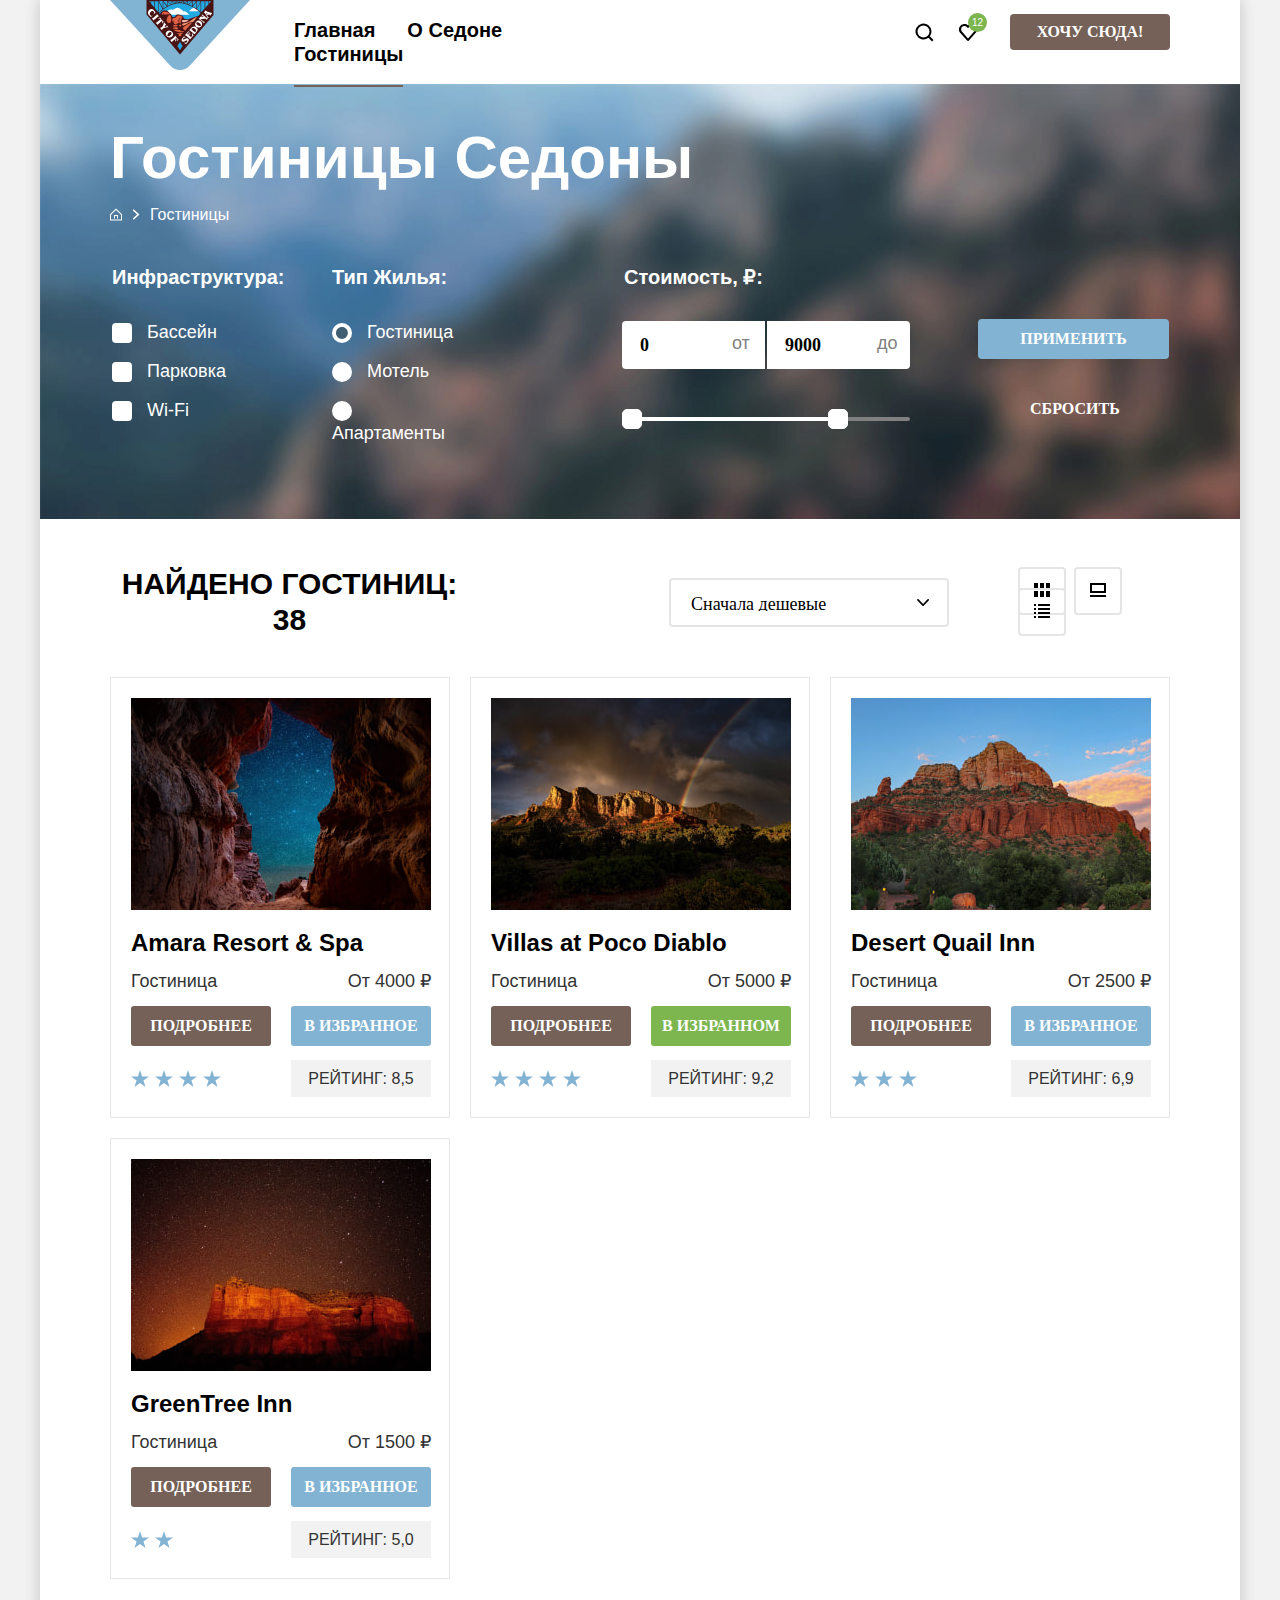
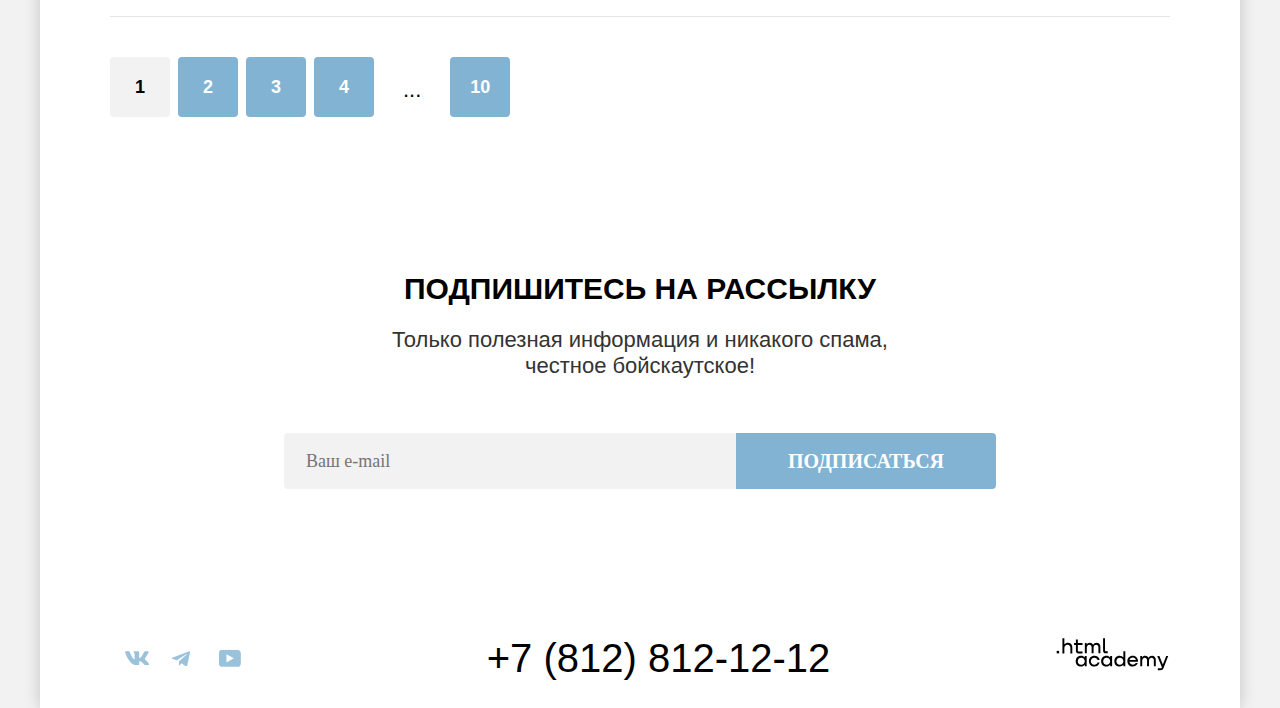
==== commit bcca601e: "фавиконка" ====
--- a/catalog.html
+++ b/catalog.html
@@ -5,6 +5,7 @@
     <meta charset="utf-8">
     <title>HTML Academy: Седона</title>
     <link rel="stylesheet" href="styles/styles.css">
+    <link rel="icon" href="favicon.ico">
   </head>
 
   <body>
--- a/styles/styles.css
+++ b/styles/styles.css
@@ -76,6 +76,7 @@
   display: flex;
   padding-inline-start:0;
   padding-left: 174px;
+  flex-wrap: wrap;
 }
 
 .navigation-user {
@@ -90,6 +91,18 @@
   position: absolute;
   width: 140px;
   height: 70px;
+}
+
+.navigation-logo:hover {
+  opacity: 0.8;
+}
+
+.navigation-logo:focus {
+  opacity: 0.8;
+}
+
+.navigation-logo:active {
+  opacity: 0.6;
 }
 
 .navigation-link-search {
@@ -102,6 +115,18 @@
   cursor:pointer;
   border-color: transparent;
   background-color: #ffffff;
+}
+
+.navigation-link-search:hover {
+  opacity: 0.6;
+}
+
+.navigation-link-search:focus {
+  opacity: 0.6;
+}
+
+.navigation-link-search:active {
+  opacity: 0.4;
 }
 
 .navigation-link-favourites {
@@ -117,6 +142,18 @@
   cursor:pointer;
 }
 
+.navigation-link-favourites:hover {
+  opacity: 0.6;
+}
+
+.navigation-link-favourites:focus {
+  opacity: 0.6;
+}
+
+.navigation-link-favourites:active {
+  opacity: 0.4;
+}
+
 .number {
   border-radius: 50%;
   background-color: rgba(125, 181, 79, 1);
@@ -244,7 +281,7 @@
 }
 
 .information-block-services {
-  padding-top: 64px;
+  padding-top: 63px;
   padding-bottom: 64px;
 }
 
@@ -257,6 +294,11 @@
   list-style-type: none;
   padding: 0;
   margin: 0;
+}
+
+.advantages-image {
+  width: 800px;
+  min-height: 385px;
 }
 
 .advantages-item {
@@ -268,7 +310,8 @@
 
 .advantages-item.with-image {
   display: flex;
-  width: 100%;
+  flex-wrap: wrap;
+  width: 1200px;
   background-color: rgba(130, 179, 211, 1);
   color: #FFFFFF;
   min-height: 385px;
@@ -283,9 +326,8 @@
 }
 
 .advantage-description {
+  width: 230px;
   margin: 0 auto;
-  padding-left: 85px;
-  padding-right: 85px;
   padding-top: 82px;
 }
 
@@ -371,7 +413,7 @@
   align-items: center;
   justify-content: center;
   text-align: center;
-  min-width: 400px;
+  width: 400px;
   background-color: rgba(131, 179, 211, 0.12);
   padding-top: 80px;
   padding-bottom: 80px;
@@ -454,7 +496,7 @@
   background-color: blue;
   background-repeat: no-repeat;
   background-size: cover;
-  padding-top: 96px;
+  padding-top: 98px;
   padding-bottom: 104px;
 }
 
@@ -530,7 +572,7 @@
   display: flex;
   flex-direction: column;
   align-items: center;
-  padding-top: 104px;
+  padding-top: 109px;
   padding-bottom: 104px;
 }
 
@@ -566,6 +608,8 @@
 
 .footer-social-list {
   display: flex;
+  flex-wrap: wrap;
+  width: 160px;
   list-style-type: none;
   margin: 0;
   padding-left: 15px;
@@ -768,7 +812,7 @@
   height: 20px;
   background-repeat: no-repeat;
   background-position: center;
-  padding-left: 20px;
+  padding-left: 22px;
 }
 
 .infrastructure-title {
@@ -776,6 +820,7 @@
   font-size: 20px;
   line-height: 24px;
   padding-bottom: 32px;
+  padding-left: 0;
 }
 
 .infrastructure {
@@ -918,6 +963,7 @@
   font-size: 20px;
   line-height: 24px;
   padding-bottom: 32px;
+  padding-left: 0;
 }
 
 .housetype-item {
@@ -1103,8 +1149,8 @@
   align-items: center;
   padding-left: 70px;
   padding-right: 70px;
-  padding-top: 40px;
-  padding-bottom: 40px;
+  padding-top: 44px;
+  padding-bottom: 36px;
 }
 
 .sorting-title {
@@ -1118,6 +1164,8 @@
 .view {
   list-style-type: none;
   display: flex;
+  padding-left: 61px;
+  flex-wrap: wrap;
 }
 
 .vatiation-sorting {
@@ -1130,8 +1178,10 @@
   font-weight: 400;
   font-size: 18px;
   line-height: 21px;
-}
-
+  appearance: none;
+  background: url("../images/icons/select.svg") no-repeat right;
+  background-position-x: calc(100% - 18px);
+}
 .vatiation-sorting:hover {
   border: 2px solid rgba(104, 162, 202, 1);
 }
@@ -1141,6 +1191,10 @@
 
 .vatiation-sorting:disabled {
   color: rgba(0, 0, 0, 0.3);
+}
+
+.view-item {
+  padding-left:8px;
 }
 
 .icon {
@@ -1149,7 +1203,6 @@
   padding: 12px 14px 12px 14px;
   border: 2px solid rgba(229, 229, 229, 1);
   border-radius: 4px;
-  margin-left: 14px;
 }
 
 .icon:hover {
@@ -1418,7 +1471,7 @@
 .pagination {
   padding-left: 70px;
   padding-right: 70px;
-  padding-top: 20px;
+  padding-top: 17px;
   padding-bottom:45px;
 }
 .pagination::before {
@@ -1512,6 +1565,8 @@
   position: relative;
   margin: auto;
   padding: 40px;
+  padding-top:60px;
+  padding-bottom:60px;
   background-color: #ffffff;
 }
 
@@ -1524,7 +1579,7 @@
 .modal-close-button {
   position: absolute;
   padding: 0;
-  top: 64px;
+  top: 61px;
   left: 613px;
   width: 52px;
   height: 52px;
@@ -1558,6 +1613,7 @@
   color: #000000;
   text-transform: uppercase;
   padding-bottom: 64px;
+  margin: 0;
 }
 
 .modal-list {
@@ -1576,16 +1632,19 @@
 }
 
 .modal-input-date {
+  font-family: "PT Sans";
   width: 440px;
   height: 48px;
   border-radius: 4px;
   padding: 12px 20px 12px 20px;
   border-color: transparent;
-  background-color: rgba(242, 242, 242, 1);
   font-size: 18px;
   line-height: 24px;
   font-weight: 700;
-  position: relative;
+  background: url("../images/icons/modal-date.svg") no-repeat right ;
+  background-color:rgba(242, 242, 242, 1) ;
+  background-position-x: calc(100% - 18px);
+
 }
 
 .modal-input-date:hover {
@@ -1598,18 +1657,12 @@
   outline: none;
 }
 
-.modal-input-date::-webkit-calendar-picker-indicator {
-  color: transparent;
-  opacity: 40%;
-  background: url("../images/icons/modal-date.svg") no-repeat center;
-}
-
 .date-start-text {
-  margin-right:24px ;
+  margin-right:16px ;
 }
 
 .date-end-text {
-  margin-right: 18px;
+  margin-right: 11px;
 }
 
 .modal-input-number {
@@ -1621,15 +1674,16 @@
   line-height: 20px;
   font-weight: 700;
   text-align: center;
+  font-family: "PT Sans";
 }
 
 .parent-label {
-  padding-right: 49px;
+  padding-right: 46px;
 
 }
 
 .children-label {
-  padding-left: 108px;
+  padding-left: 88px;
   padding-right: 10px;
 }
 
@@ -1766,7 +1820,7 @@
   color: #ffffff;
   text-align: center;
   padding-top: 2px;
-  margin-right: 26px;
+  margin-right: 46px;
 }
 
 .info {
@@ -1800,7 +1854,7 @@
 .date-error {
   display: inline-block;
   color: rgba(255, 87, 87, 1);
-  padding-left: 162px;
+  padding-left: 158px;
   font-size: 16px;
   line-height: 21px;
   font-weight: 400;
@@ -1809,7 +1863,7 @@
 
 .date-sucsses {
   display: inline-block;
-  padding-left: 162px;
+  padding-left: 158px;
   font-size: 16px;
   line-height: 21px;
   font-weight: 400;
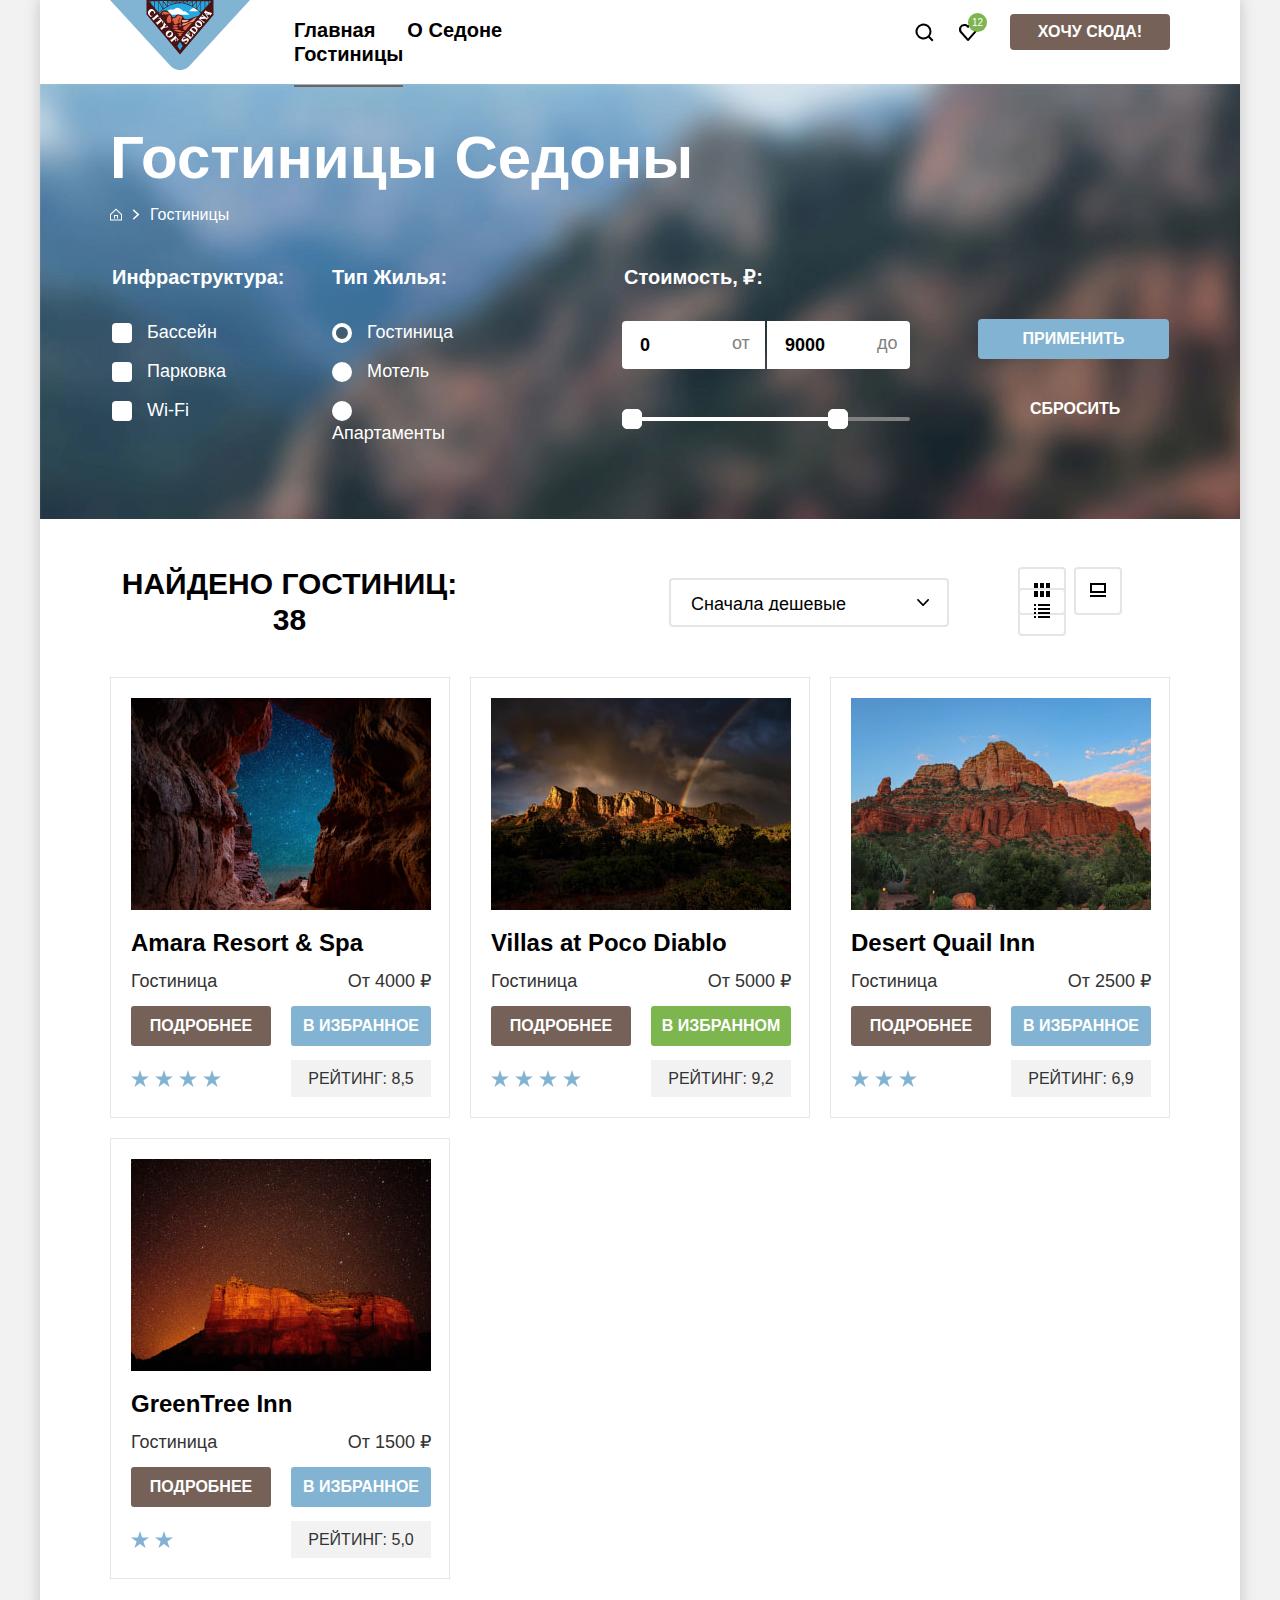
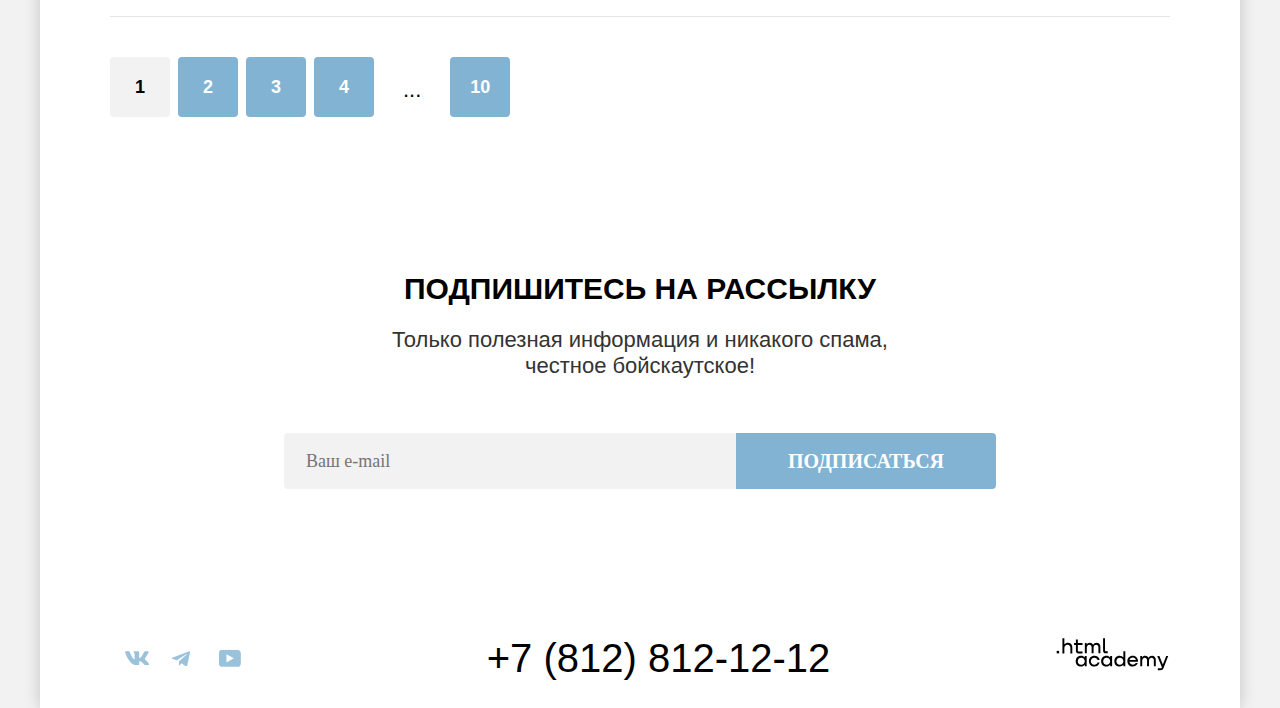
==== commit 97bced02: "Валидация" ====
--- a/catalog.html
+++ b/catalog.html
@@ -28,7 +28,7 @@
           </ul>
           <ul class="navigation-user">
             <li class="navigation-user-item">
-              <button class="navigation-link-user navigation-link-search" href="#">
+              <button class="navigation-link-user navigation-link-search">
                 <span class="visually-hidden">Поиск</span>
               </button>
             </li>
@@ -39,7 +39,7 @@
               </a>
             </li>
             <li class="navigation-user-item">
-              <button class="navigation-link-user navigation-link-button" href="#">Хочу сюда!</button>
+              <button class="navigation-link-user navigation-link-button">Хочу сюда!</button>
             </li>
           </ul>
         </nav>
--- a/styles/styles.css
+++ b/styles/styles.css
@@ -166,7 +166,7 @@
 }
 
 .navigation-link-button {
-  font-family: "PT Sans";
+  font-family: "PT Sans", sans-serif;
   width: 160px;
   height: 36px;
   background: rgba(117, 97, 87, 1);
@@ -451,7 +451,7 @@
 }
 
 .hotel-search-button {
-  font-family: "PT Sans";
+  font-family: "PT Sans", sans-serif;
   font-size: 20px;
   font-weight: 700;
   line-height: 36px;
@@ -626,7 +626,7 @@
 
 
 .contact-phone {
-  font-style: "PT Sans";
+  font-style: "PT Sans", sans-serif;
   font-weight: 400;
   font-size: 40px;
   line-height: 40px;
@@ -979,7 +979,7 @@
 }
 
 .control-input-min {
-  font-family: "PT Sans";
+  font-family: "PT Sans", sans-serif;
   width: 143px;
   height: 48px;
   border-radius: 4px 0 0 4px;
@@ -997,7 +997,7 @@
 }
 
 .control-input-max {
-  font-family: "PT Sans";
+  font-family: "PT Sans", sans-serif;
   width: 143px;
   height: 48px;
   border-radius: 0 4px 4px 0;
@@ -1075,7 +1075,7 @@
 }
 
 .price-button-acept {
-  font-family: "PT Sans";
+  font-family: "PT Sans", sans-serif;
   color: rgba(255, 255, 255, 1);
   font-weight: 700;
   font-size: 16px;
@@ -1109,7 +1109,7 @@
 }
 
 .price-button-reset {
-  font-family: "PT Sans";
+  font-family: "PT Sans", sans-serif;
   color: rgba(255, 255, 255, 1);
   font-weight: 700;
   font-size: 16px;
@@ -1169,7 +1169,7 @@
 }
 
 .vatiation-sorting {
-  font-family: "PT Sans";
+  font-family: "PT Sans", sans-serif;
   width: 292px;
   height: 49px;
   border-radius: 4px;
@@ -1297,7 +1297,7 @@
 }
 
 .hotel-button-more {
-  font-family: "PT Sans";
+  font-family: "PT Sans", sans-serif;
   grid-column-start: 1;
   grid-column-end: 2;
   align-self: center;
@@ -1335,7 +1335,7 @@
 }
 
 .hotel-button-favorites {
-  font-family: "PT Sans";
+  font-family: "PT Sans", sans-serif;
   color: rgba(255, 255, 255, 1);
   font-weight: 700;
   font-size: 16px;
@@ -1373,7 +1373,7 @@
 }
 
 .hotel-button-active {
-  font-family: "PT Sans";
+  font-family: "PT Sans", sans-serif;
   grid-column-start: 2;
   grid-column-end: 3;
   align-self: center;
@@ -1632,7 +1632,7 @@
 }
 
 .modal-input-date {
-  font-family: "PT Sans";
+  font-family: "PT Sans", sans-serif;
   width: 440px;
   height: 48px;
   border-radius: 4px;
@@ -1674,7 +1674,7 @@
   line-height: 20px;
   font-weight: 700;
   text-align: center;
-  font-family: "PT Sans";
+  font-family: "PT Sans", sans-serif;
 }
 
 .parent-label {
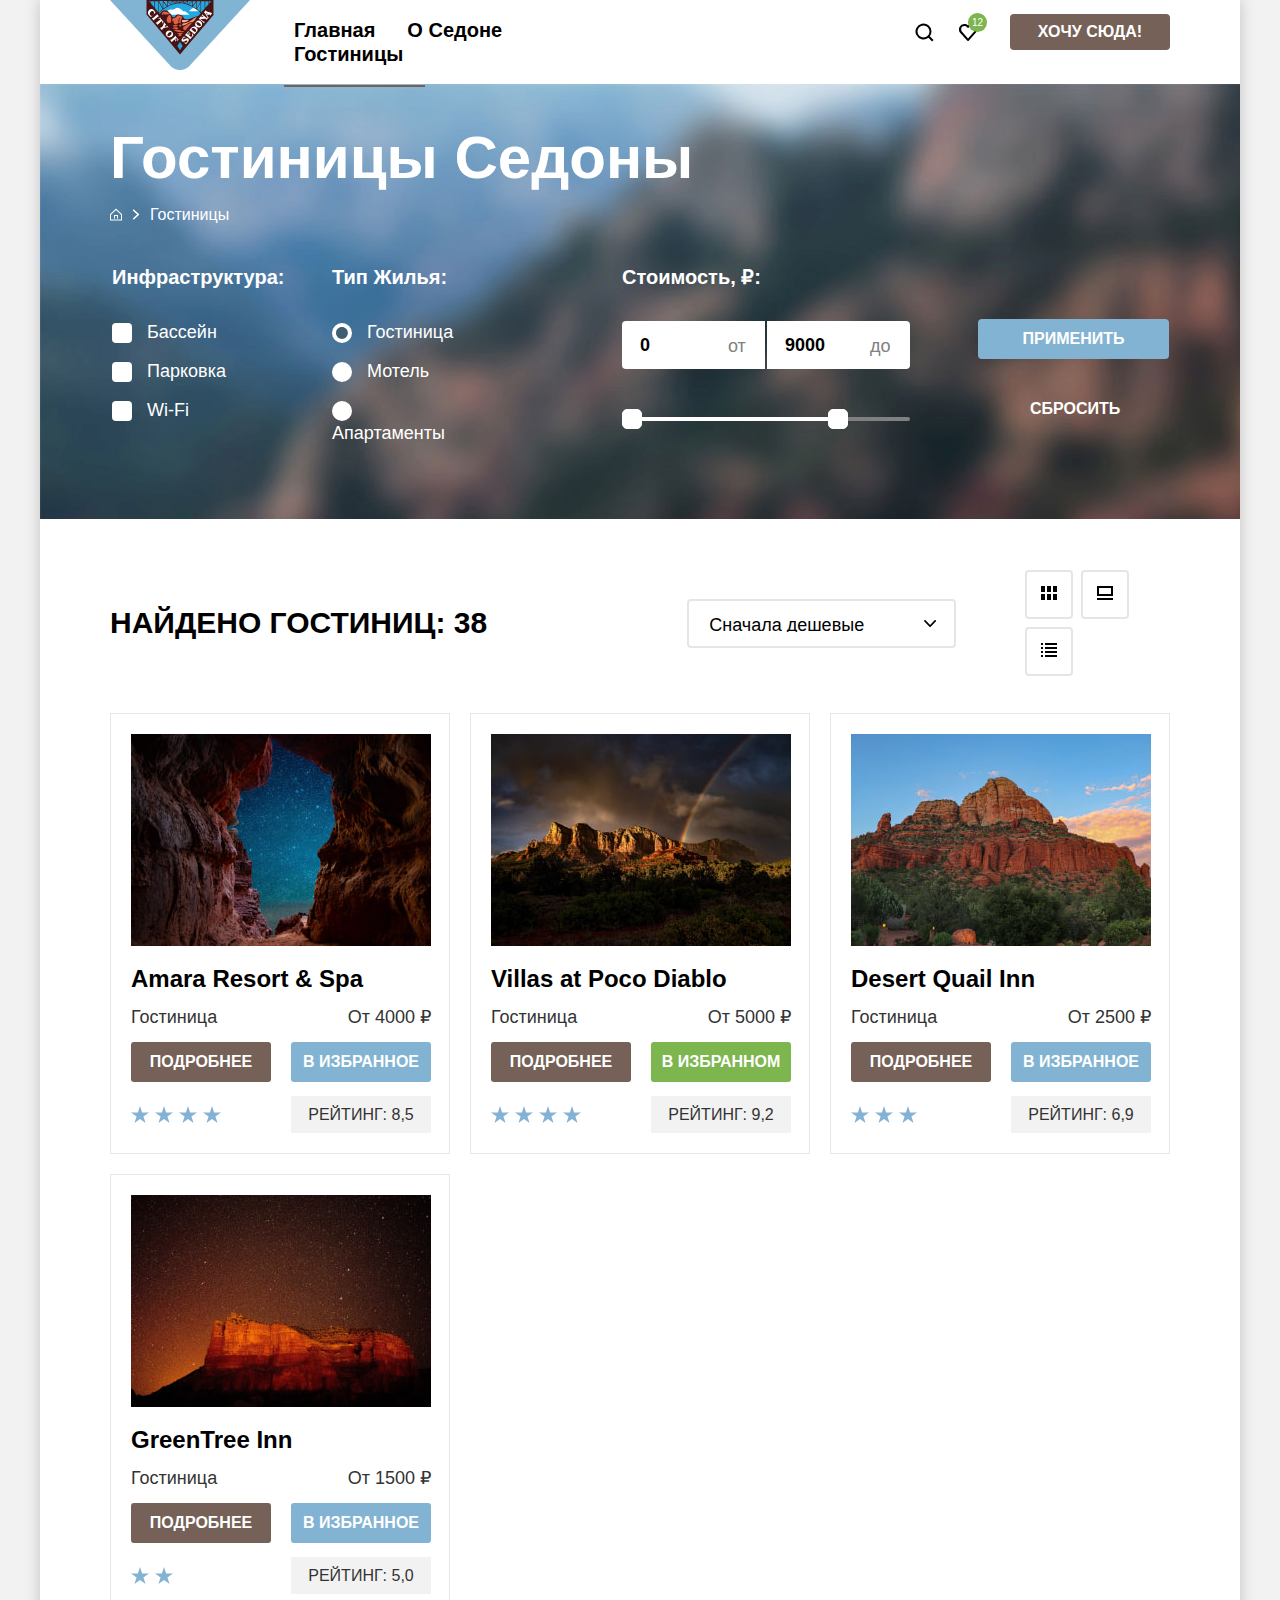
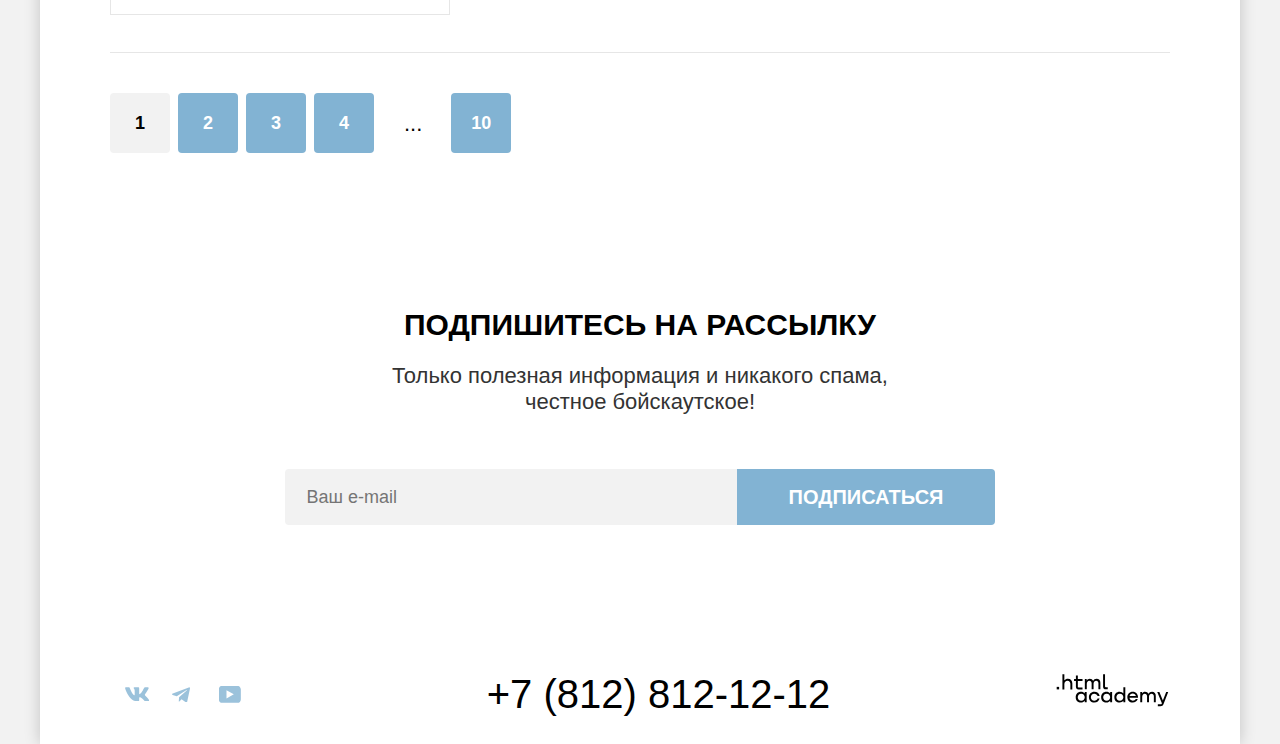
==== commit c1f23916: "Правки на 22.00" ====
--- a/catalog.html
+++ b/catalog.html
@@ -22,8 +22,8 @@
             <li class="navigation-list-item">
               <a class="navigation-link" href="#">О Седоне</a>
             </li>
-            <li class="navigation-list-item">
-              <a class="navigation-link" href="catalog.html"><span class="navigation-link-current">Гостиницы</span></a>
+            <li class="navigation-list-item ">
+              <a class="navigation-link navigation-link-current" href="catalog.html">Гостиницы</a>
             </li>
           </ul>
           <ul class="navigation-user">
--- a/styles/styles.css
+++ b/styles/styles.css
@@ -69,14 +69,15 @@
   padding-left: 10px;
   padding-right: 22px;
   white-space: nowrap;
+  height: 64px;
 }
 
 .navigation-list {
   list-style-type: none;
   display: flex;
+  flex-wrap: wrap;
   padding-inline-start:0;
   padding-left: 174px;
-  flex-wrap: wrap;
 }
 
 .navigation-user {
@@ -276,8 +277,8 @@
 }
 
 .information-block-advantages {
-  padding-top: 69px;
-  padding-bottom: 85px;
+  padding-top: 67px;
+  padding-bottom: 87px;
 }
 
 .information-block-services {
@@ -297,8 +298,7 @@
 }
 
 .advantages-image {
-  width: 800px;
-  min-height: 385px;
+  object-fit: cover;
 }
 
 .advantages-item {
@@ -533,15 +533,22 @@
   padding-top: 14px;
   padding-bottom: 14px;
   background-color: rgba(242, 242, 242, 1);
-  font-family: 'PT Sans';
+  font-family: 'PT Sans', sans-serif;
   font-weight: 400;
   font-size: 18px;
   line-height: 24px;
-
+}
+
+.mail-input:hover {
+  background-color: rgba(242, 242, 242, 0.8);
+}
+
+.mail-input:focus {
+  background-color: rgba(242, 242, 242, 0.8);
 }
 
 .button-mail {
-  font-family: 'PT Sans';
+  font-family: 'PT Sans', sans-serif;
   background-color: rgba(130, 179, 211, 1);
   border-radius: 0 4px 4px 0;
   border-color: transparent;
@@ -1018,6 +1025,7 @@
   font-size: 20px;
   line-height: 24px;
   padding-bottom: 32px;
+  padding-left: 0;
 }
 
 .form-price {
@@ -1149,8 +1157,8 @@
   align-items: center;
   padding-left: 70px;
   padding-right: 70px;
-  padding-top: 44px;
-  padding-bottom: 36px;
+  padding-top: 25px;
+  padding-bottom: 11px;
 }
 
 .sorting-title {
@@ -1159,6 +1167,7 @@
   line-height: 36px;
   text-transform: uppercase;
   padding-right:200px;
+  white-space: nowrap;
 }
 
 .view {
@@ -1166,6 +1175,7 @@
   display: flex;
   padding-left: 61px;
   flex-wrap: wrap;
+  padding-top: 8px;
 }
 
 .vatiation-sorting {
@@ -1194,15 +1204,16 @@
 }
 
 .view-item {
-  padding-left:8px;
+  margin-left:8px;
+  padding: 12px 14px 12px 14px;
+  border: 2px solid rgba(229, 229, 229, 1);
+  border-radius: 4px;
+  margin-bottom: 8px;
 }
 
 .icon {
   width: 48px;
   height: 48px;
-  padding: 12px 14px 12px 14px;
-  border: 2px solid rgba(229, 229, 229, 1);
-  border-radius: 4px;
 }
 
 .icon:hover {
@@ -1277,8 +1288,8 @@
 
 .price-input-min {
   position: absolute;
-  padding-left: 110px;
-  padding-top: 10px;
+  padding-left: 106px;
+  padding-top: 13px;
   font-size: 18px;
   font-weight: 400;
   line-height: 24px;
@@ -1288,8 +1299,8 @@
 
 .price-input-max {
   position: absolute;
-  padding-left: 110px;
-  padding-top: 10px;
+  padding-left: 103px;
+  padding-top: 13px;
   font-size: 18px;
   font-weight: 400;
   line-height: 24px;
@@ -1520,9 +1531,9 @@
   font-size: 22px;
   line-height: 26px;
   font-weight: 400;
-  padding-left:21px;
+  padding-left:22px;
   padding-right:29px;
-  padding-top: 20px;
+  padding-top: 18px;
 }
 
 .pag-active {
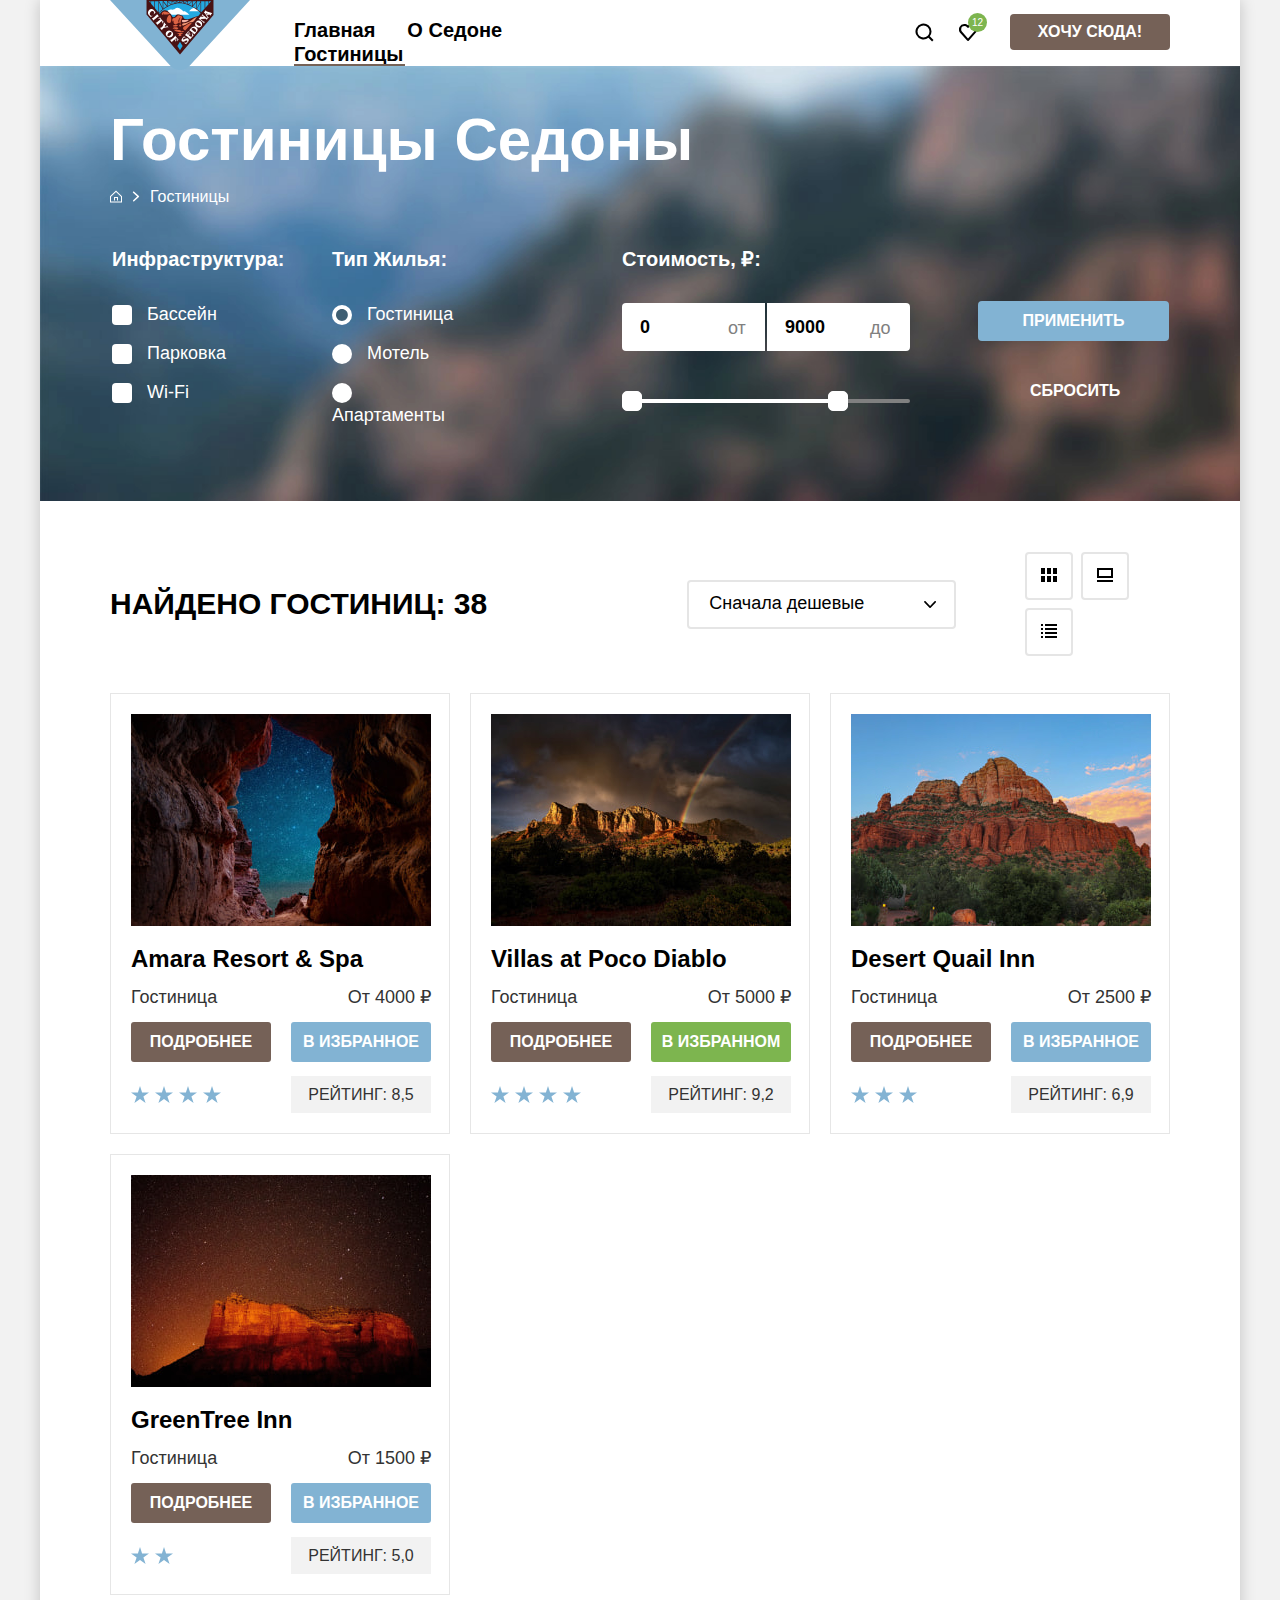
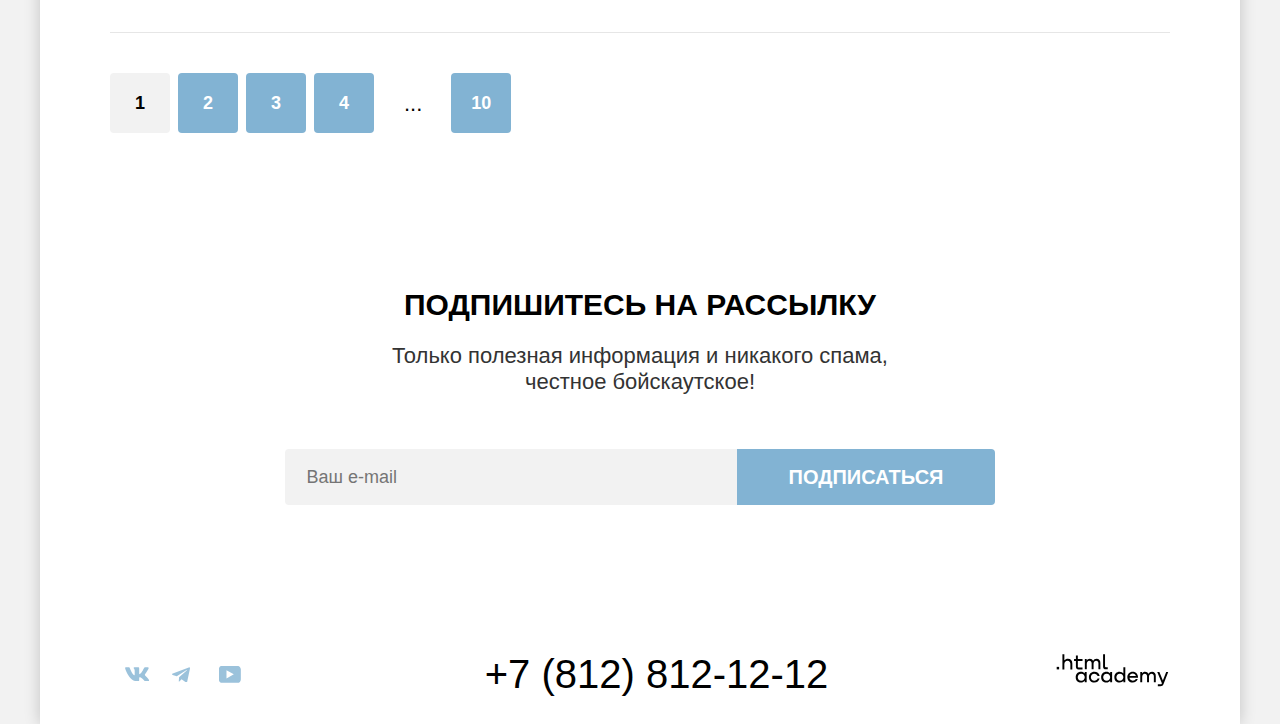
==== commit d04e22b4: "Финал" ====
--- a/catalog.html
+++ b/catalog.html
@@ -22,8 +22,8 @@
             <li class="navigation-list-item">
               <a class="navigation-link" href="#">О Седоне</a>
             </li>
-            <li class="navigation-list-item ">
-              <a class="navigation-link navigation-link-current" href="catalog.html">Гостиницы</a>
+            <li class="navigation-list-item navigation-link-current">
+              <a class="navigation-link" href="catalog.html">Гостиницы</a>
             </li>
           </ul>
           <ul class="navigation-user">
--- a/styles/styles.css
+++ b/styles/styles.css
@@ -76,8 +76,11 @@
   list-style-type: none;
   display: flex;
   flex-wrap: wrap;
+  align-items: stretch;
   padding-inline-start:0;
   padding-left: 174px;
+  margin: 0;
+  padding-top: 18px;
 }
 
 .navigation-user {
@@ -203,6 +206,8 @@
   background: rgba(229, 229, 229, 1);
 }
 
+
+
 .navigation-link-current {
   position: relative;
 
@@ -212,10 +217,10 @@
   content: "";
   position: absolute;
   background: rgba(117, 98, 87, 1);
-  left: 0;
-  bottom: -22px;
+  left: 10px;
+  right: 20px;
+  bottom: 0;
   height: 2px;
-  width: 100%;
 }
 
 
@@ -643,7 +648,7 @@
   text-transform: uppercase;
   cursor:pointer;
   margin: 0;
-  padding-right:8px;
+  padding-right:12px;
 
 }
 
@@ -1184,7 +1189,7 @@
   height: 49px;
   border-radius: 4px;
   border: 2px solid rgba(229, 229, 229, 1);
-  padding: 14px 20px 14px 20px;
+  padding: 11px 20px 12px 20px;
   font-weight: 400;
   font-size: 18px;
   line-height: 21px;
@@ -1204,6 +1209,8 @@
 }
 
 .view-item {
+  width: 48px;
+  height: 48px;
   margin-left:8px;
   padding: 12px 14px 12px 14px;
   border: 2px solid rgba(229, 229, 229, 1);
@@ -1211,20 +1218,15 @@
   margin-bottom: 8px;
 }
 
-.icon {
-  width: 48px;
-  height: 48px;
-}
-
-.icon:hover {
+.view-item:hover {
   border: 2px solid rgba(0, 0, 0, 1);
 }
 
-.icon:focus {
+.view-item:focus {
   border: 2px solid rgba(104, 162, 202, 1);
 }
 
-.icon:active {
+.view-item:active {
   border: 2px solid rgba(0, 0, 0, 1);
 }
 
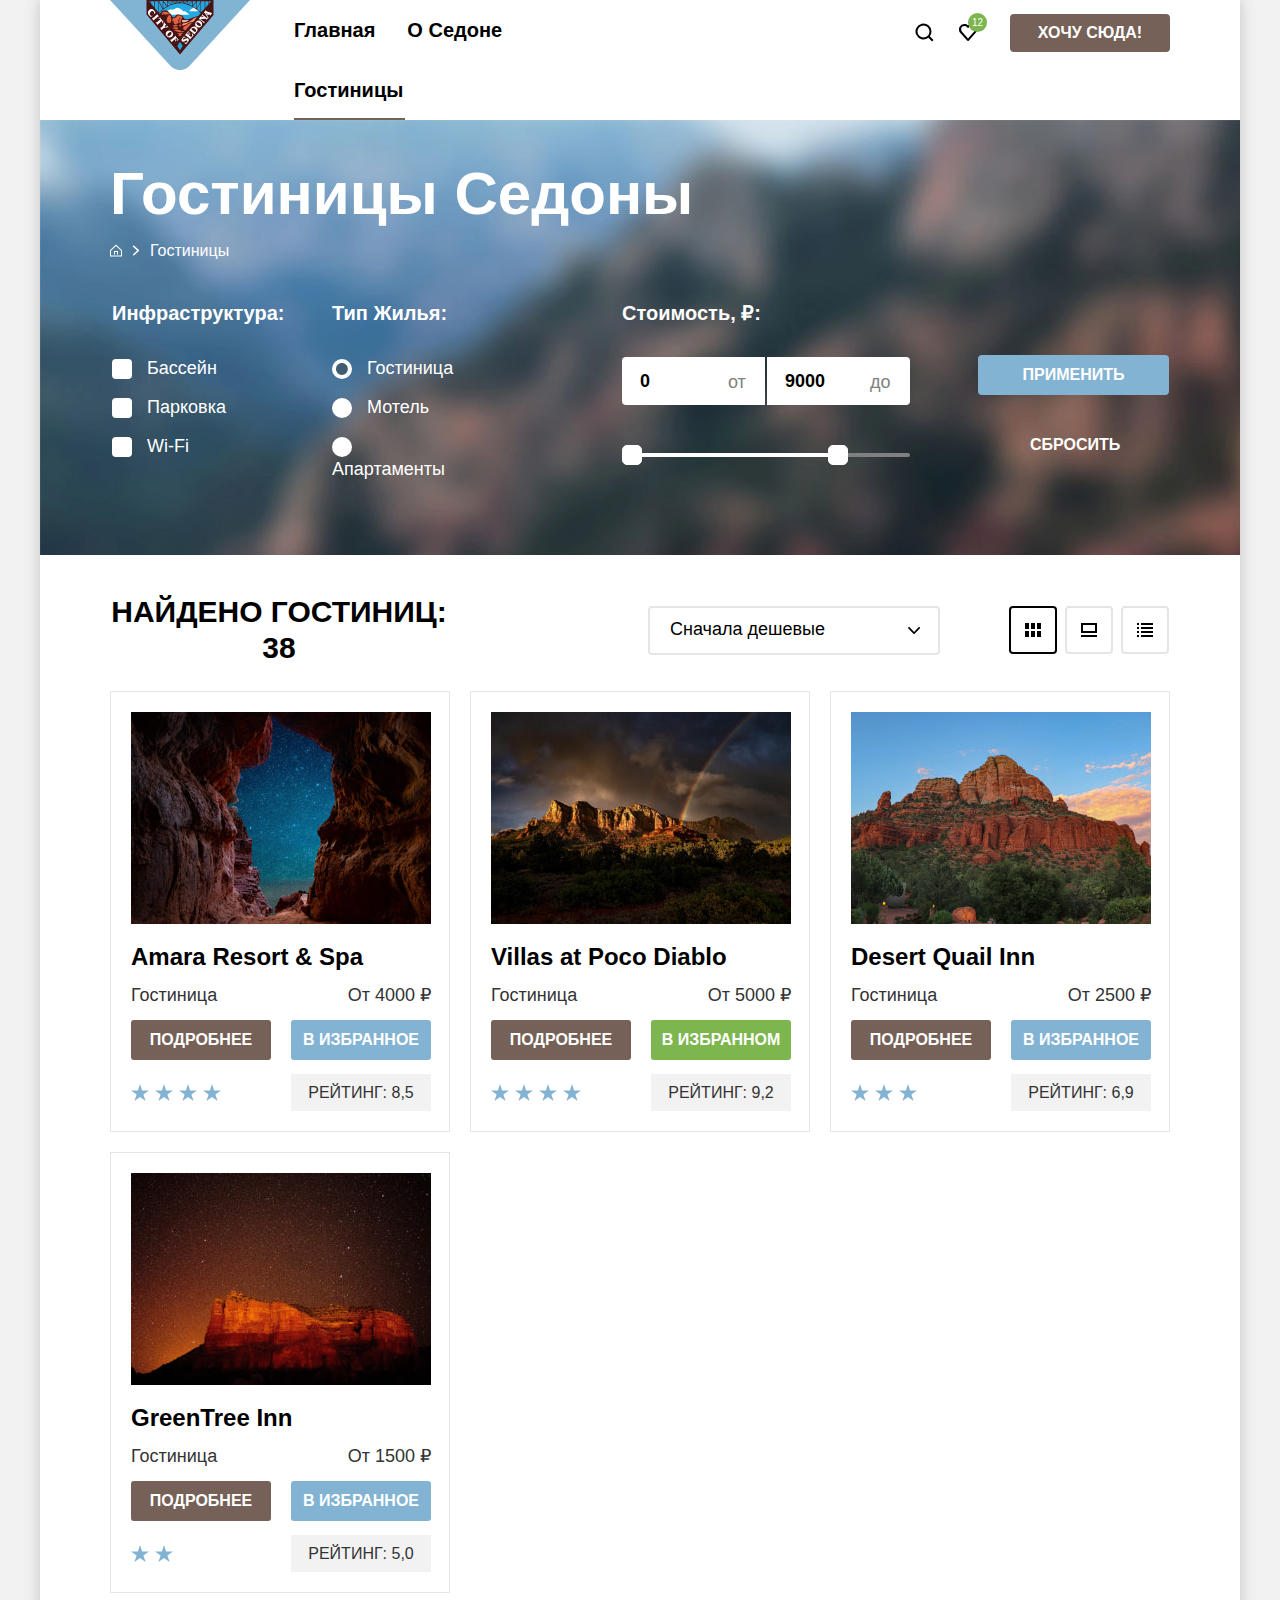
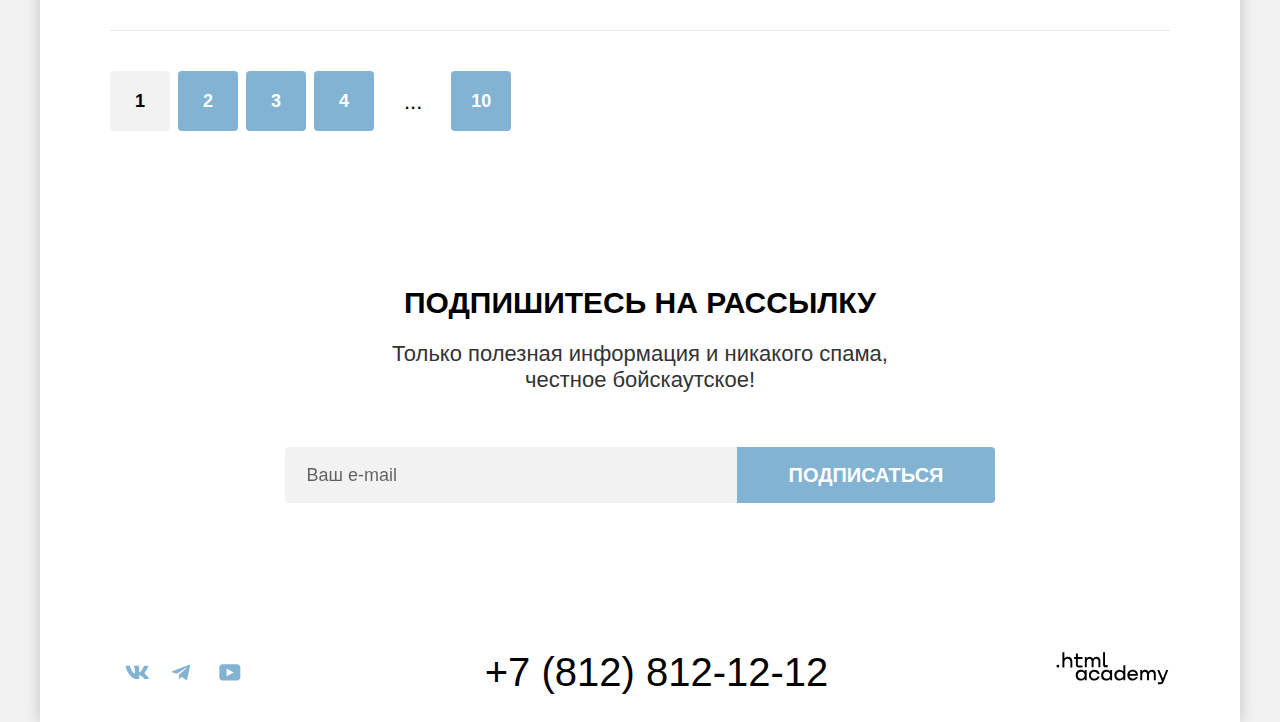
==== commit 81ee3cb1: "Свежий код" ====
--- a/catalog.html
+++ b/catalog.html
@@ -50,10 +50,12 @@
             <h1 class="filter-title">Гостиницы Седоны</h1>
             <ol class="breadcrumbs">
               <li class="breadcrumbs-item">
-                <a class="bredcrumbs-house" href="index.html"></a>
+                <a class="breadcrumbs-house" href="index.html">
+                  <span class="visually-hidden">Главная</span>
+                </a>
               </li>
               <li class="breadcrumbs-item">
-                <span class="bredcrumbs-text">Гостиницы</span>
+                <span class="breadcrumbs-text">Гостиницы</span>
               </li>
             </ol>
           </div>
@@ -116,11 +118,11 @@
               <div class="minmax-price">
                 <div class="price-min">
                   <label class="price-input-min" for="min-price">от</label>
-                  <input class="control-input-min" type="number" name="min-price" value="0" id="min-price">
+                  <input class="control-input-min" type="number" name="min-price" value="0" id="min-price" placeholder="от">
                 </div>
                 <div class="price-max">
                   <label class="price-input-max" for="max-price">до</label>
-                  <input class="control-input-max" type="number" name="max-price" value="9000" id="max-price">
+                  <input class="control-input-max" type="number" name="max-price" value="9000" id="max-price" placeholder="до">
                 </div>
               </div>
               <div class="range">
@@ -137,7 +139,7 @@
               </div>
             </fieldset>
             <div class="price-buttons">
-              <button class="price-button-acept" type="submit">Применить</button>
+              <button class="price-button-accept" type="submit">Применить</button>
               <button class="price-button-reset" type="reset">Сбросить</button>
             </div>
           </form>
@@ -145,26 +147,23 @@
         <section class="hotels">
           <div class="sorting">
             <span class="sorting-title"> Найдено гостиниц: 38 </span>
-            <select class="vatiation-sorting" aria-label="Сортировка">
+            <select class="variation-sorting" aria-label="Сортировка">
               <option value="cheap">Сначала дешевые</option>
               <option value="poor">Сначала дорогие</option>
             </select>
             <ul class="view">
-              <li class="view-item">
+              <li class="view-item icon-table">
                 <a class="icon" href="#">
-                  <img src="images/icons/view-table.svg" width="16" height="14" alt="Таблица.">
                   <span class="visually-hidden">Таблица</span>
                 </a>
               </li>
-              <li class="view-item">
+              <li class="view-item icon-icon">
                 <a class="icon" href="#">
-                  <img src="images/icons/view-icons.svg" width="16" height="14" alt="Крупные значки.">
                   <span class="visually-hidden">Крупные значки</span>
                 </a>
               </li>
-              <li class="view-item">
-                <a class="icon" href="#">
-                  <img src="images/icons/view-list.svg" width="16" height="14" alt="Список.">
+              <li class="view-item icon-list">
+                <a class="icon " href="#">
                   <span class="visually-hidden">Список</span>
                 </a>
               </li>
@@ -181,12 +180,7 @@
               <span class="hotel-cart-price">От 4000 ₽</span>
               <button class="button-small hotel-button-more" type="button">подробнее</button>
               <button class="button-small hotel-button-favorites" type="button">в избранное</button>
-              <p class="hotel-stars">
-                <span class="star"></span>
-                <span class="star"></span>
-                <span class="star"></span>
-                <span class="star"></span>
-              </p>
+              <div class="hotel-stars amara-star"></div>
               <span class="hotel-rating">Рейтинг: 8,5</span>
             </li>
             <li class="hotel-list-item">
@@ -199,12 +193,7 @@
               <span class="hotel-cart-price">От 5000 ₽</span>
               <button class="hotel-button-more" type="button">подробнее</button>
               <button class="hotel-button-favorites hotel-button-active" type="button">в избранном</button>
-              <p class="hotel-stars">
-                <span class="star"></span>
-                <span class="star"></span>
-                <span class="star"></span>
-                <span class="star"></span>
-              </p>
+              <div class="hotel-stars diablo-star"></div>
               <span class="hotel-rating">Рейтинг: 9,2</span>
             </li>
             <li class="hotel-list-item">
@@ -217,11 +206,7 @@
               <span class="hotel-cart-price">От 2500 ₽</span>
               <button class="button-small hotel-button-more" type="button">подробнее</button>
               <button class="button-small hotel-button-favorites" type="button">в избранное</button>
-              <p class="hotel-stars">
-                <span class="star"></span>
-                <span class="star"></span>
-                <span class="star"></span>
-              </p>
+              <div class="hotel-stars desert-star"></div>
               <span class="hotel-rating">Рейтинг: 6,9</span>
             </li>
             <li class="hotel-list-item">
@@ -234,10 +219,7 @@
               <span class="hotel-cart-price">От 1500 ₽</span>
               <button class="button-small hotel-button-more" type="button">подробнее</button>
               <button class="button-small hotel-button-favorites" type="button">в избранное</button>
-              <p class="hotel-stars">
-                <span class="star"></span>
-                <span class="star"></span>
-              </p>
+              <div class="hotel-stars greentree-star"></div>
               <span class="hotel-rating">Рейтинг: 5,0</span>
             </li>
           </ul>
@@ -292,7 +274,9 @@
             </a>
           </li>
         </ul>
-        <a class="contact-phone" href="#">+7 (812) 812-12-12</a>
+        <div class="contact-information">
+          <a class="contact-phone" href="#">+7 (812) 812-12-12</a>
+        </div>
         <a class="html-logo" href="https://htmlacademy.ru/">
           <svg class="html-logotype" xmlns="http://www.w3.org/2000/svg" width="115" height="34" viewBox="0 0 115 34" fill="none">
             <path d="M0 13.2564V15.8564H2.5V13.2564H0Z"/>
--- a/styles/styles.css
+++ b/styles/styles.css
@@ -80,7 +80,10 @@
   padding-inline-start:0;
   padding-left: 174px;
   margin: 0;
-  padding-top: 18px;
+}
+
+.navigation-list-item{
+  padding: 18px 0;
 }
 
 .navigation-user {
@@ -172,7 +175,8 @@
 .navigation-link-button {
   font-family: "PT Sans", sans-serif;
   width: 160px;
-  height: 36px;
+  padding-top:7px;
+  padding-bottom:7px;
   background: rgba(117, 97, 87, 1);
   border-radius: 4px;
   color: #ffffff;
@@ -304,6 +308,7 @@
 
 .advantages-image {
   object-fit: cover;
+  min-height: 385px;
 }
 
 .advantages-item {
@@ -404,9 +409,24 @@
   margin: 0;
 }
 
-.service-image {
-  margin-bottom: 30px;
-}
+.service-house {
+  background-image:url("../images/service/service-house.svg") ;
+  background-repeat: no-repeat;
+  background-position: 50% 25%;
+}
+
+.service-food {
+  background-image:url("../images/service/service-food.svg") ;
+  background-repeat: no-repeat;
+  background-position: 50% 25%;
+}
+
+.service-gift {
+  background-image:url("../images/service/service-gift.svg") ;
+  background-repeat: no-repeat;
+  background-position: 50% 25%;
+}
+
 
 .services-list li:nth-child(even) {
   background-color: rgba(255, 255, 255, 1);
@@ -420,8 +440,10 @@
   text-align: center;
   width: 400px;
   background-color: rgba(131, 179, 211, 0.12);
-  padding-top: 80px;
+  padding-top: 182px;
   padding-bottom: 80px;
+  padding-left: 15px;
+  padding-right: 15px;
 }
 
 /*   HOTEL - SEARCH   */
@@ -461,7 +483,8 @@
   font-weight: 700;
   line-height: 36px;
   width:376px ;
-  height:52px ;
+  padding-top:7px;
+  padding-bottom:7px;
   background: rgba(117, 97, 87, 1);
   border-radius: 4px;
   color: rgba(255, 255, 255, 1);
@@ -544,6 +567,23 @@
   line-height: 24px;
 }
 
+.mail-input::-webkit-input-placeholder {
+  color:rgba(0, 0, 0, 1);
+  opacity: 0.6;
+}
+.mail-input:-moz-placeholder {
+  color:rgba(0, 0, 0, 1);
+  opacity: 0.6;
+}
+.mail-input::-moz-placeholder {
+  color:rgba(0, 0, 0, 1);
+  opacity: 0.6;
+}
+.mail-input:-ms-input-placeholder {
+  color:rgba(0, 0, 0, 1);
+  opacity: 0.6;
+}
+
 .mail-input:hover {
   background-color: rgba(242, 242, 242, 0.8);
 }
@@ -615,7 +655,6 @@
   display: flex;
   padding:45px 70px 30px 70px;
   justify-content: space-between;
-
 }
 
 .footer-social-list {
@@ -636,9 +675,12 @@
   height: 40px;
 }
 
+.contact-information {
+  display: flex;
+  flex-direction: column;
+}
 
 .contact-phone {
-  font-style: "PT Sans", sans-serif;
   font-weight: 400;
   font-size: 40px;
   line-height: 40px;
@@ -649,7 +691,8 @@
   cursor:pointer;
   margin: 0;
   padding-right:12px;
-
+  display: block;
+  width: 360px;
 }
 
 .contact-phone:hover {
@@ -665,71 +708,78 @@
 
 .social-list-vk {
   display: block;
-  background-image: url("../images/icons/vk.svg");
-  width:24px;
-  height:14px;
-  background-repeat: no-repeat;
-  background-position: center;
-  cursor:pointer;
-  opacity:0.8;
-}
-
-.social-list-vk:hover {
-  opacity: 1;
-}
-
-.social-list-vk:focus {
-  opacity: 1;
-}
-
-.social-list-vk:active {
-  opacity: 0.6;
-}
+  mask-image: url("../images/icons/vk.svg");
+  -webkit-mask-image: url("../images/icons/vk.svg");
+  mask-repeat: no-repeat;
+  -webkit-mask-repeat:no-repeat;
+  mask-size: 100%;
+  -webkit-mask-size:100%;
+  width: 24px;
+  height: 14px;
+  background-color: rgba(131, 179, 211, 1);
+  cursor: pointer;
+}
+
+.social-list-vk:hover{
+  background-color: rgba(104, 162, 202, 1);
+}
+.social-list-vk:focus{
+  background-color: rgba(104, 162, 202, 1);
+}
+.social-list-vk:active{
+  background-color: rgba(104, 162, 202, 1);
+  opacity: 0.3;
+}
+
 
 .social-list-telegram {
   display: block;
-  background-image: url("../images/icons/telegram.svg");
-  width:18px;
-  height:15px;
-  background-repeat: no-repeat;
-  background-position: center;
-  cursor:pointer;
-  opacity:0.8;
-}
-
-.social-list-telegram:hover {
-  opacity: 1;
-}
-
-.social-list-telegram:focus {
-  opacity: 1;
-}
-
-.social-list-telegram:active {
-  opacity: 0.6;
+  mask-image: url("../images/icons/telegram.svg");
+  -webkit-mask-image: url("../images/icons/telegram.svg");
+  mask-repeat: no-repeat;
+  -webkit-mask-repeat:no-repeat;
+  mask-size: 100%;
+  -webkit-mask-size:100%;
+  width: 18px;
+  height: 16px;
+  background-color: rgba(131, 179, 211, 1);
+  cursor: pointer;
+}
+
+.social-list-telegram:hover{
+  background-color: rgba(104, 162, 202, 1);
+}
+.social-list-telegram:focus{
+  background-color: rgba(104, 162, 202, 1);
+}
+.social-list-telegram:active{
+  background-color: rgba(104, 162, 202, 1);
+  opacity: 0.3;
 }
 
 .social-list-youtube {
   display: block;
-  background-image: url("../images/icons/youtube.svg");
-  width:22px;
-  height:17px;
-  background-repeat: no-repeat;
-  background-position: center;
-  cursor:pointer;
-  opacity:0.8;
-}
-
-.social-list-youtube:hover {
-  opacity: 1;
-}
-
-.social-list-youtube:focus {
-  opacity: 1;
-}
-
-.social-list-youtube:active {
-  opacity: 0.6;
+  mask-image: url("../images/icons/youtube.svg");
+  -webkit-mask-image: url("../images/icons/youtube.svg");
+  mask-repeat: no-repeat;
+  -webkit-mask-repeat:no-repeat;
+  mask-size: 100%;
+  -webkit-mask-size:100%;
+  width: 22px;
+  height: 17px;
+  background-color: rgba(131, 179, 211, 1);
+  cursor: pointer;
+}
+
+.social-list-youtube:hover{
+  background-color: rgba(104, 162, 202, 1);
+}
+.social-list-youtube:focus{
+  background-color: rgba(104, 162, 202, 1);
+}
+.social-list-youtube:active{
+  background-color: rgba(104, 162, 202, 1);
+  opacity: 0.3;
 }
 
 .html-logotype {
@@ -741,9 +791,9 @@
 .html-logotype:hover {
   fill: rgba(117, 97, 87, 1);
 }
-.html-logotype:focus {
+.html-logo:focus  .html-logotype {
   fill: rgba(117, 97, 87, 1);
-}
+ }
 .html-logotype:active {
   fill: rgba(117, 97, 87, 1);
   opacity: 0.6;
@@ -799,32 +849,39 @@
   padding-top: 7px;
 }
 
-.bredcrumbs-text {
+.breadcrumbs a {
+  text-decoration: none;
+  color: white;
+}
+
+.breadcrumbs-text {
   font-weight: 400;
   font-size: 16px;
   line-height: 21px;
   text-align: left;
-}
-
-.bredcrumbs-house {
+  padding-left: 10px;
+}
+
+.breadcrumbs-house {
   display: block;
   background-image: url("../images/icons/bred-house.svg");
   width: 12px;
   height: 21px;
   background-repeat: no-repeat;
   background-position: center;
-  margin-right: 28px;
+  margin-right: 10px;
   cursor:pointer;
 }
 
-.bredcrumbs-house::after {
+.breadcrumbs-item {
+  display: flex;
+}
+
+.breadcrumbs-item:not(:last-child):after {
   content:url("../images/icons/bred-arrow.svg");
   display: block;
   width: 8px;
   height: 20px;
-  background-repeat: no-repeat;
-  background-position: center;
-  padding-left: 22px;
 }
 
 .infrastructure-title {
@@ -894,15 +951,15 @@
 }
 
 .infrastructure-label:hover {
-  opacity: 30%;
+  opacity: 60%;
 }
 
 .checkbox:focus + .custom-checkbox {
-  border: 2px solid rgba(131, 179, 211, 1);
+  border: 3px solid rgba(131, 179, 211, 1);
 }
 
 .infrastructure-label:active {
-  opacity: 30%;
+  opacity: 60%;
 }
 
 
@@ -990,6 +1047,20 @@
   padding-bottom:48px;
 }
 
+.control-input-min::-webkit-outer-spin-button,
+input::-webkit-inner-spin-button {
+  -webkit-appearance: none;
+  margin: 0;
+}
+
+.control-input-min::-moz-outer-spin-button,
+input::-moz-inner-spin-button {
+  -moz-appearance: none;
+  margin: 0;
+}
+
+
+
 .control-input-min {
   font-family: "PT Sans", sans-serif;
   width: 143px;
@@ -1001,6 +1072,7 @@
   font-weight: 700;
   line-height: 24px;
   padding-left: 16px;
+  -moz-appearance: textfield;
 }
 
 .control-input-min:focus {
@@ -1018,6 +1090,7 @@
   font-weight: 700;
   line-height: 24px;
   padding-left: 16px;
+  -moz-appearance: textfield;
 }
 
 .control-input-max:focus {
@@ -1087,7 +1160,7 @@
   border-color: transparent;
 }
 
-.price-button-acept {
+.price-button-accept {
   font-family: "PT Sans", sans-serif;
   color: rgba(255, 255, 255, 1);
   font-weight: 700;
@@ -1103,20 +1176,20 @@
   cursor:pointer;
 }
 
-.price-button-acept:hover {
+.price-button-accept:hover {
   background: rgba(104, 162, 202, 1);
 }
 
-.price-button-acept:focus {
+.price-button-accept:focus {
   background: rgba(104, 162, 202, 1);
 }
 
-.price-button-acept:active {
+.price-button-accept:active {
   background: rgba(130, 179, 211, 1);
   color: rgba(255, 255, 255, 0.3);
 }
 
-.price-button-acept:disabled {
+.price-button-accept:disabled {
   background: rgba(229, 229, 229, 1);
   color: rgba(255, 255, 255, 1);
 }
@@ -1153,6 +1226,8 @@
   background: rgba(229, 229, 229, 1);
   color: rgba(255, 255, 255, 1);
 }
+
+
 
 /*  SORTING  */
 
@@ -1167,15 +1242,16 @@
 }
 
 .sorting-title {
+  width: 338px;
+  margin-right: 200px;
   font-weight: 700;
   font-size: 30px;
   line-height: 36px;
   text-transform: uppercase;
-  padding-right:200px;
-  white-space: nowrap;
 }
 
 .view {
+  width: 229px;
   list-style-type: none;
   display: flex;
   padding-left: 61px;
@@ -1183,7 +1259,7 @@
   padding-top: 8px;
 }
 
-.vatiation-sorting {
+.variation-sorting {
   font-family: "PT Sans", sans-serif;
   width: 292px;
   height: 49px;
@@ -1197,14 +1273,14 @@
   background: url("../images/icons/select.svg") no-repeat right;
   background-position-x: calc(100% - 18px);
 }
-.vatiation-sorting:hover {
+.variation-sorting:hover {
   border: 2px solid rgba(104, 162, 202, 1);
 }
-.vatiation-sorting:focus {
+.variation-sorting:focus {
   border: 2px solid rgba(104, 162, 202, 1);
 }
 
-.vatiation-sorting:disabled {
+.variation-sorting:disabled {
   color: rgba(0, 0, 0, 0.3);
 }
 
@@ -1229,6 +1305,27 @@
 .view-item:active {
   border: 2px solid rgba(0, 0, 0, 1);
 }
+
+.icon-table {
+  background-image: url("../images/icons/view-table.svg");
+  background-repeat: no-repeat;
+  background-position: center;
+  border-color: rgba(0, 0, 0, 1);
+}
+
+.icon-icon {
+  background-image: url("../images/icons/view-icons.svg");
+  background-repeat: no-repeat;
+  background-position: center;
+}
+
+.icon-list {
+  background-image: url("../images/icons/view-list.svg");
+  background-repeat: no-repeat;
+  background-position: center;
+}
+
+
 
 /*    HOTELS   */
 
@@ -1453,12 +1550,29 @@
   padding-top: 10px;
 }
 
-.star {
-  background-image: url("../images/icons/star.svg");
-  background-position: center;
-  width: 18px;
-  height: 17px;
-  margin-right: 6px;
+.amara-star {
+  background-image: url("../images/icons/amara-star.svg");
+  width: 140px;
+  height: 37px;
+  display: block;
+}
+.diablo-star {
+  background-image: url("../images/icons/amara-star.svg");
+  width: 140px;
+  height: 37px;
+  display: block;
+}
+.desert-star {
+  background-image: url("../images/icons/desert-star.svg");
+  width: 140px;
+  height: 37px;
+  display: block;
+}
+.greentree-star {
+  background-image: url("../images/icons/greentree-star.svg");
+  width: 140px;
+  height: 37px;
+  display: block;
 }
 
 .hotel-rating {
@@ -1573,6 +1687,8 @@
   height: 100%;
   background-color: rgba(242, 242, 242, 0.8);
 }
+
+
 
 .modal {
   position: relative;
@@ -1688,6 +1804,7 @@
   font-weight: 700;
   text-align: center;
   font-family: "PT Sans", sans-serif;
+  -moz-appearance: textfield;
 }
 
 .parent-label {
@@ -1825,7 +1942,7 @@
   align-items: center;
 }
 
-.tooltip {
+.i {
   background-color: rgba(131, 179, 211, 1);
   width: 26px;
   height: 26px;
@@ -1834,6 +1951,7 @@
   text-align: center;
   padding-top: 2px;
   margin-right: 46px;
+  border-color: transparent;
 }
 
 .info {
@@ -1861,7 +1979,7 @@
   border-right: 10px solid transparent;
   border-bottom: 10px solid rgba(51, 51, 51, 1);
   margin-top: 5px;
-  margin-left: 2px;
+  margin-left: 3px;
 }
 
 .date-error {
@@ -1874,7 +1992,7 @@
   margin-bottom: 23px;
 }
 
-.date-sucsses {
+.date-success {
   display: inline-block;
   padding-left: 158px;
   font-size: 16px;
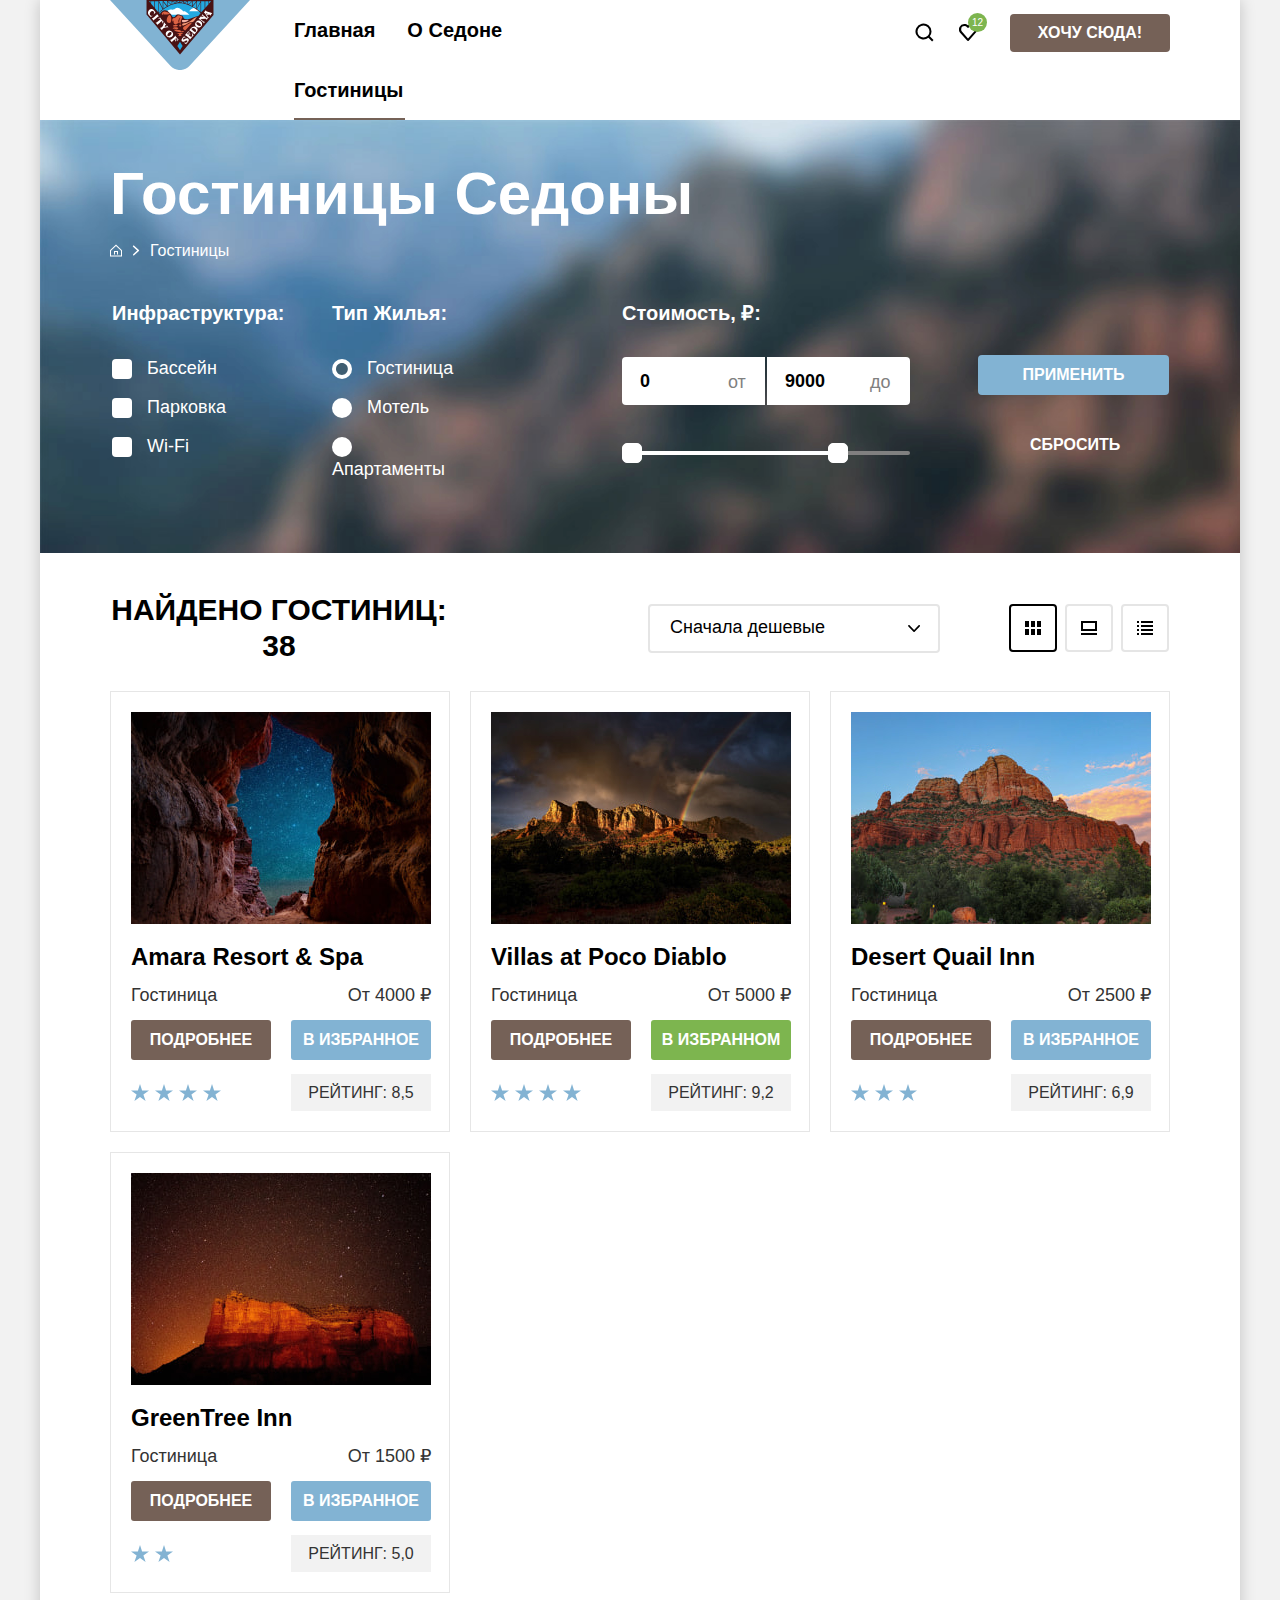
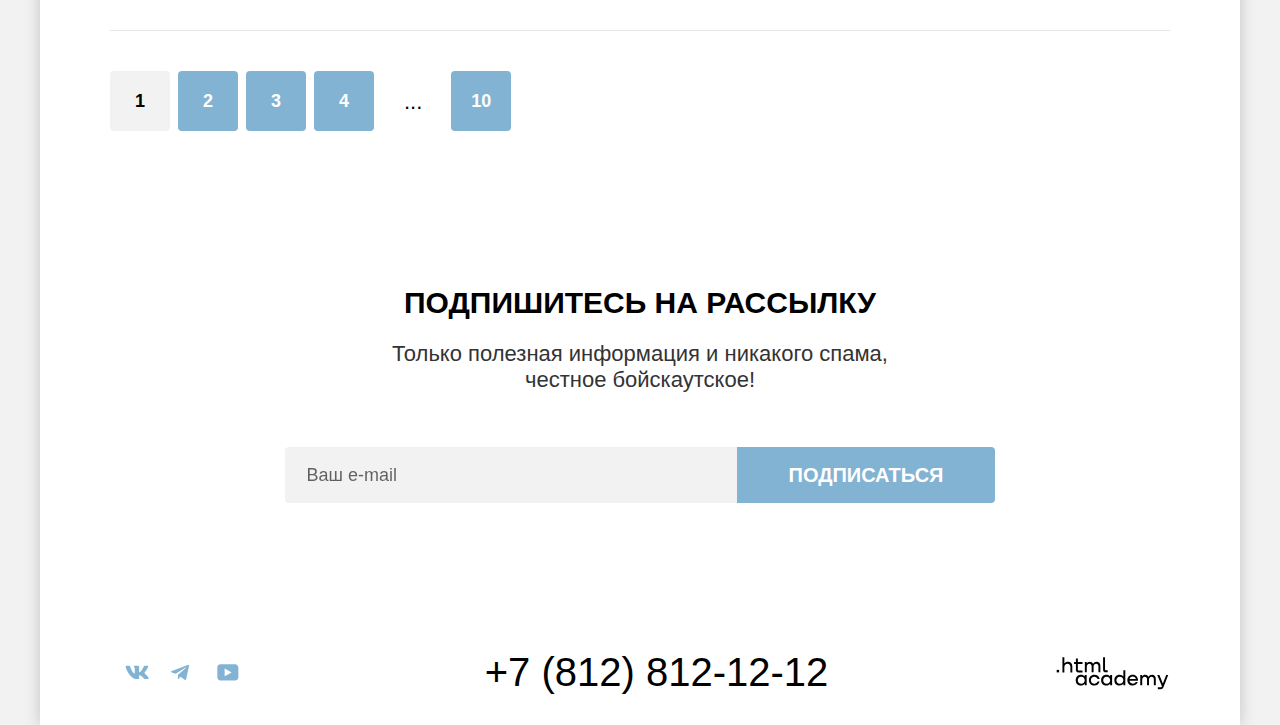
==== commit 1b53740b: "Merge pull request #16 from MrHasse1/master" ====
--- a/catalog.html
+++ b/catalog.html
@@ -152,18 +152,18 @@
               <option value="poor">Сначала дорогие</option>
             </select>
             <ul class="view">
-              <li class="view-item icon-table">
-                <a class="icon" href="#">
+              <li class="view-item view-item-current">
+                <a class="view-icon icon-table" href="#">
                   <span class="visually-hidden">Таблица</span>
                 </a>
               </li>
-              <li class="view-item icon-icon">
-                <a class="icon" href="#">
+              <li class="view-item">
+                <a class="view-icon icon-icon" href="#">
                   <span class="visually-hidden">Крупные значки</span>
                 </a>
               </li>
-              <li class="view-item icon-list">
-                <a class="icon " href="#">
+              <li class="view-item">
+                <a class="view-icon icon-list" href="#">
                   <span class="visually-hidden">Список</span>
                 </a>
               </li>
@@ -180,7 +180,9 @@
               <span class="hotel-cart-price">От 4000 ₽</span>
               <button class="button-small hotel-button-more" type="button">подробнее</button>
               <button class="button-small hotel-button-favorites" type="button">в избранное</button>
-              <div class="hotel-stars amara-star"></div>
+              <div class="hotel-stars four-star">
+                <span class="visually-hidden">4 звезды</span>
+              </div>
               <span class="hotel-rating">Рейтинг: 8,5</span>
             </li>
             <li class="hotel-list-item">
@@ -193,7 +195,9 @@
               <span class="hotel-cart-price">От 5000 ₽</span>
               <button class="hotel-button-more" type="button">подробнее</button>
               <button class="hotel-button-favorites hotel-button-active" type="button">в избранном</button>
-              <div class="hotel-stars diablo-star"></div>
+              <div class="hotel-stars four-star">
+                <span class="visually-hidden">4 звезды</span>
+              </div>
               <span class="hotel-rating">Рейтинг: 9,2</span>
             </li>
             <li class="hotel-list-item">
@@ -206,7 +210,9 @@
               <span class="hotel-cart-price">От 2500 ₽</span>
               <button class="button-small hotel-button-more" type="button">подробнее</button>
               <button class="button-small hotel-button-favorites" type="button">в избранное</button>
-              <div class="hotel-stars desert-star"></div>
+              <div class="hotel-stars three-star">
+                <span class="visually-hidden">3 звезды</span>
+              </div>
               <span class="hotel-rating">Рейтинг: 6,9</span>
             </li>
             <li class="hotel-list-item">
@@ -219,7 +225,9 @@
               <span class="hotel-cart-price">От 1500 ₽</span>
               <button class="button-small hotel-button-more" type="button">подробнее</button>
               <button class="button-small hotel-button-favorites" type="button">в избранное</button>
-              <div class="hotel-stars greentree-star"></div>
+              <div class="hotel-stars two-star">
+                <span class="visually-hidden">2 звезды</span>
+              </div>
               <span class="hotel-rating">Рейтинг: 5,0</span>
             </li>
           </ul>
--- a/styles/styles.css
+++ b/styles/styles.css
@@ -71,6 +71,17 @@
   white-space: nowrap;
   height: 64px;
 }
+
+.navigation-link:hover {
+  opacity: 0.8;
+}
+.navigation-link:focus {
+  opacity: 0.8;
+}
+.navigation-link:active {
+  opacity: 0.6;
+}
+
 
 .navigation-list {
   list-style-type: none;
@@ -233,7 +244,7 @@
 .hero {
   display: flex;
   justify-content: center;
-  padding-top: 51px;
+  padding-top: 48px;
   padding-bottom: 82px;
   background-image: url("../images/hero-img/hero-background-element.svg"), url("../images/hero-img/hero-background.jpg");
   background-color: brown;
@@ -286,8 +297,8 @@
 }
 
 .information-block-advantages {
-  padding-top: 67px;
-  padding-bottom: 87px;
+  padding-top: 70px;
+  padding-bottom: 89px;
 }
 
 .information-block-services {
@@ -338,7 +349,7 @@
 .advantage-description {
   width: 230px;
   margin: 0 auto;
-  padding-top: 82px;
+  padding-top: 79px;
 }
 
 .description-noimage {
@@ -362,7 +373,7 @@
   display: block;
   width: 60px;
   border: 1px solid rgba(0, 0, 0, 0.3);
-  margin-left: 84px;
+  margin-left: 85px;
   margin-top: 28px;
 }
 
@@ -376,7 +387,7 @@
   font-size: 18px;
   line-height: 21px;
   text-align: center;
-  padding-top: 5px;
+  padding-top: 6px;
 }
 
 /*   SERVICES   */
@@ -440,7 +451,7 @@
   text-align: center;
   width: 400px;
   background-color: rgba(131, 179, 211, 0.12);
-  padding-top: 182px;
+  padding-top: 187px;
   padding-bottom: 80px;
   padding-left: 15px;
   padding-right: 15px;
@@ -454,7 +465,7 @@
   justify-content: center;
   text-align: center;
   padding-bottom: 94px;
-  padding-top: 93px;
+  padding-top: 95px;
 }
 
 .hotel-search-title {
@@ -474,7 +485,7 @@
   text-align: center;
   color: rgba(51, 51, 51, 1);
   margin: 0;
-  padding-bottom: 50px;
+  padding-bottom: 54px;
 }
 
 .hotel-search-button {
@@ -525,7 +536,7 @@
   background-repeat: no-repeat;
   background-size: cover;
   padding-top: 98px;
-  padding-bottom: 104px;
+  padding-bottom: 100px;
 }
 
 .mail-form {
@@ -550,7 +561,7 @@
   text-align: center;
   color: rgba(255, 255, 255, 1);
   margin: 0;
-  padding-bottom: 54px;
+  padding-bottom: 52px;
 }
 
 .mail-input {
@@ -671,8 +682,13 @@
   display: flex;
   justify-content: space-between;
   align-items: center;
-  width: 47px;
+  width: 30px;
   height: 40px;
+  margin-right: 16px;
+}
+
+.footer-social-item:has(a:focus) {
+  outline: 2px solid black;
 }
 
 .contact-information {
@@ -708,12 +724,12 @@
 
 .social-list-vk {
   display: block;
+  -webkit-mask-image: url("../images/icons/vk.svg");
   mask-image: url("../images/icons/vk.svg");
-  -webkit-mask-image: url("../images/icons/vk.svg");
+  -webkit-mask-repeat:no-repeat;
   mask-repeat: no-repeat;
-  -webkit-mask-repeat:no-repeat;
+  -webkit-mask-size:100%;
   mask-size: 100%;
-  -webkit-mask-size:100%;
   width: 24px;
   height: 14px;
   background-color: rgba(131, 179, 211, 1);
@@ -734,12 +750,12 @@
 
 .social-list-telegram {
   display: block;
+  -webkit-mask-image: url("../images/icons/telegram.svg");
   mask-image: url("../images/icons/telegram.svg");
-  -webkit-mask-image: url("../images/icons/telegram.svg");
+  -webkit-mask-repeat:no-repeat;
   mask-repeat: no-repeat;
-  -webkit-mask-repeat:no-repeat;
+   -webkit-mask-size:100%;
   mask-size: 100%;
-  -webkit-mask-size:100%;
   width: 18px;
   height: 16px;
   background-color: rgba(131, 179, 211, 1);
@@ -759,12 +775,12 @@
 
 .social-list-youtube {
   display: block;
+  -webkit-mask-image: url("../images/icons/youtube.svg");
   mask-image: url("../images/icons/youtube.svg");
-  -webkit-mask-image: url("../images/icons/youtube.svg");
+  -webkit-mask-repeat:no-repeat;
   mask-repeat: no-repeat;
-  -webkit-mask-repeat:no-repeat;
+  -webkit-mask-size:100%;
   mask-size: 100%;
-  -webkit-mask-size:100%;
   width: 22px;
   height: 17px;
   background-color: rgba(131, 179, 211, 1);
@@ -786,6 +802,7 @@
   width:115px;
   height:33px;
   fill: black;
+  margin-top: 5px;
 }
 
 .html-logotype:hover {
@@ -833,7 +850,7 @@
   padding-left: 70px;
   padding-right: 70px;
   padding-top: 40px;
-  padding-bottom: 56px;
+  padding-bottom: 54px;
 }
 
 .filter-header {
@@ -859,7 +876,7 @@
   font-size: 16px;
   line-height: 21px;
   text-align: left;
-  padding-left: 10px;
+
 }
 
 .breadcrumbs-house {
@@ -869,7 +886,7 @@
   height: 21px;
   background-repeat: no-repeat;
   background-position: center;
-  margin-right: 10px;
+
   cursor:pointer;
 }
 
@@ -882,6 +899,8 @@
   display: block;
   width: 8px;
   height: 20px;
+  margin-left:10px;
+  margin-right:10px;
 }
 
 .infrastructure-title {
@@ -955,7 +974,7 @@
 }
 
 .checkbox:focus + .custom-checkbox {
-  border: 3px solid rgba(131, 179, 211, 1);
+  outline: 3px solid rgba(131, 179, 211, 1);
 }
 
 .infrastructure-label:active {
@@ -1000,15 +1019,15 @@
 }
 
 .housetype-label:hover {
-  opacity: 30%;
+  opacity: 60%;
 }
 
 .input-radio:focus + .custom-radio {
-  border: 2px solid rgba(131, 179, 211, 1);
+  outline: 3px solid rgba(131, 179, 211, 1);
 }
 
 .housetype-label:active {
-  opacity: 30%;
+  opacity: 60%;
 }
 
 
@@ -1044,7 +1063,7 @@
 
 .minmax-price {
   display: flex;
-  padding-bottom:48px;
+  padding-bottom:46px;
 }
 
 .control-input-min::-webkit-outer-spin-button,
@@ -1238,7 +1257,7 @@
   padding-left: 70px;
   padding-right: 70px;
   padding-top: 25px;
-  padding-bottom: 11px;
+  padding-bottom: 13px;
 }
 
 .sorting-title {
@@ -1306,11 +1325,28 @@
   border: 2px solid rgba(0, 0, 0, 1);
 }
 
+.view-icon {
+  display: block;
+  width: 100%;
+  height: 100%;
+}
+
+.view-icon:focus {
+  outline: none;
+}
+
+.view-item:has(.view-icon:focus) {
+  border: 2px solid #68A2CA;
+}
+
+.view-item-current {
+  border: 2px solid rgba(0, 0, 0, 1);
+}
+
 .icon-table {
   background-image: url("../images/icons/view-table.svg");
   background-repeat: no-repeat;
   background-position: center;
-  border-color: rgba(0, 0, 0, 1);
 }
 
 .icon-icon {
@@ -1349,6 +1385,7 @@
   padding: 20px;
   display: grid;
   grid-template-columns: 140px 140px;
+  grid-template-rows: auto 1fr auto auto auto;
   row-gap: 14px;
   column-gap: 20px;
 }
@@ -1358,6 +1395,7 @@
   grid-column-end: 3;
   text-decoration: none;
   color: black;
+
 }
 
 .hotel-cart-title {
@@ -1451,6 +1489,7 @@
   font-size: 16px;
   line-height: 20px;
   display: table;
+  align-self: center;
   text-transform: uppercase;
   text-align: center;
   background-color: rgba(130, 179, 211, 1);
@@ -1548,32 +1587,29 @@
   grid-column-end: 2;
   margin: 0;
   padding-top: 10px;
-}
-
-.amara-star {
-  background-image: url("../images/icons/amara-star.svg");
-  width: 140px;
-  height: 37px;
-  display: block;
-}
-.diablo-star {
-  background-image: url("../images/icons/amara-star.svg");
-  width: 140px;
-  height: 37px;
-  display: block;
-}
-.desert-star {
-  background-image: url("../images/icons/desert-star.svg");
-  width: 140px;
-  height: 37px;
-  display: block;
-}
-.greentree-star {
-  background-image: url("../images/icons/greentree-star.svg");
-  width: 140px;
-  height: 37px;
-  display: block;
-}
+  background-image: url("../images/icons/stars.svg");
+}
+
+.one-star {
+  width: 23px;
+}
+
+.two-star {
+  width: 46px;
+}
+
+.three-star {
+  width: 69px;
+}
+
+.four-star {
+  width: 90px;
+}
+
+.five-star {
+  width: 115px;
+}
+
 
 .hotel-rating {
   grid-column-start: 2;
@@ -1618,10 +1654,10 @@
 
 .pagination-link-button {
   display: block;
-  width: 60px;
-  height: 60px;
-  text-align: center;
-  padding-top: 12px;
+  min-width: 60px;
+  min-height: 60px;
+  text-align: center;
+  padding: 12px 18px 12px 18px;
   line-height: 36px;
   font-weight: 700;
   color: #ffffff;
@@ -1956,10 +1992,6 @@
 
 .info {
   display: none;
-}
-
-.tooltip:hover .info {
-  display: inline-block;
   position: absolute;
   width: 256px;
   text-align: left;
@@ -1972,6 +2004,24 @@
   box-shadow: rgba(0, 0, 0, 0.3);
 }
 
+.tooltip:hover .info {
+  display: inline-block;
+}
+
+.i:focus + .triangle .info {
+  display: inline-block;
+}
+
+.i:focus + .triangle {
+  position: absolute;
+  content: "";
+  border-left: 10px solid transparent;
+  border-right: 10px solid transparent;
+  border-bottom: 10px solid rgba(51, 51, 51, 1);
+  margin-top: 5px;
+  margin-left: 3px;
+}
+
 .tooltip:hover .triangle {
   position: absolute;
   content: "";
